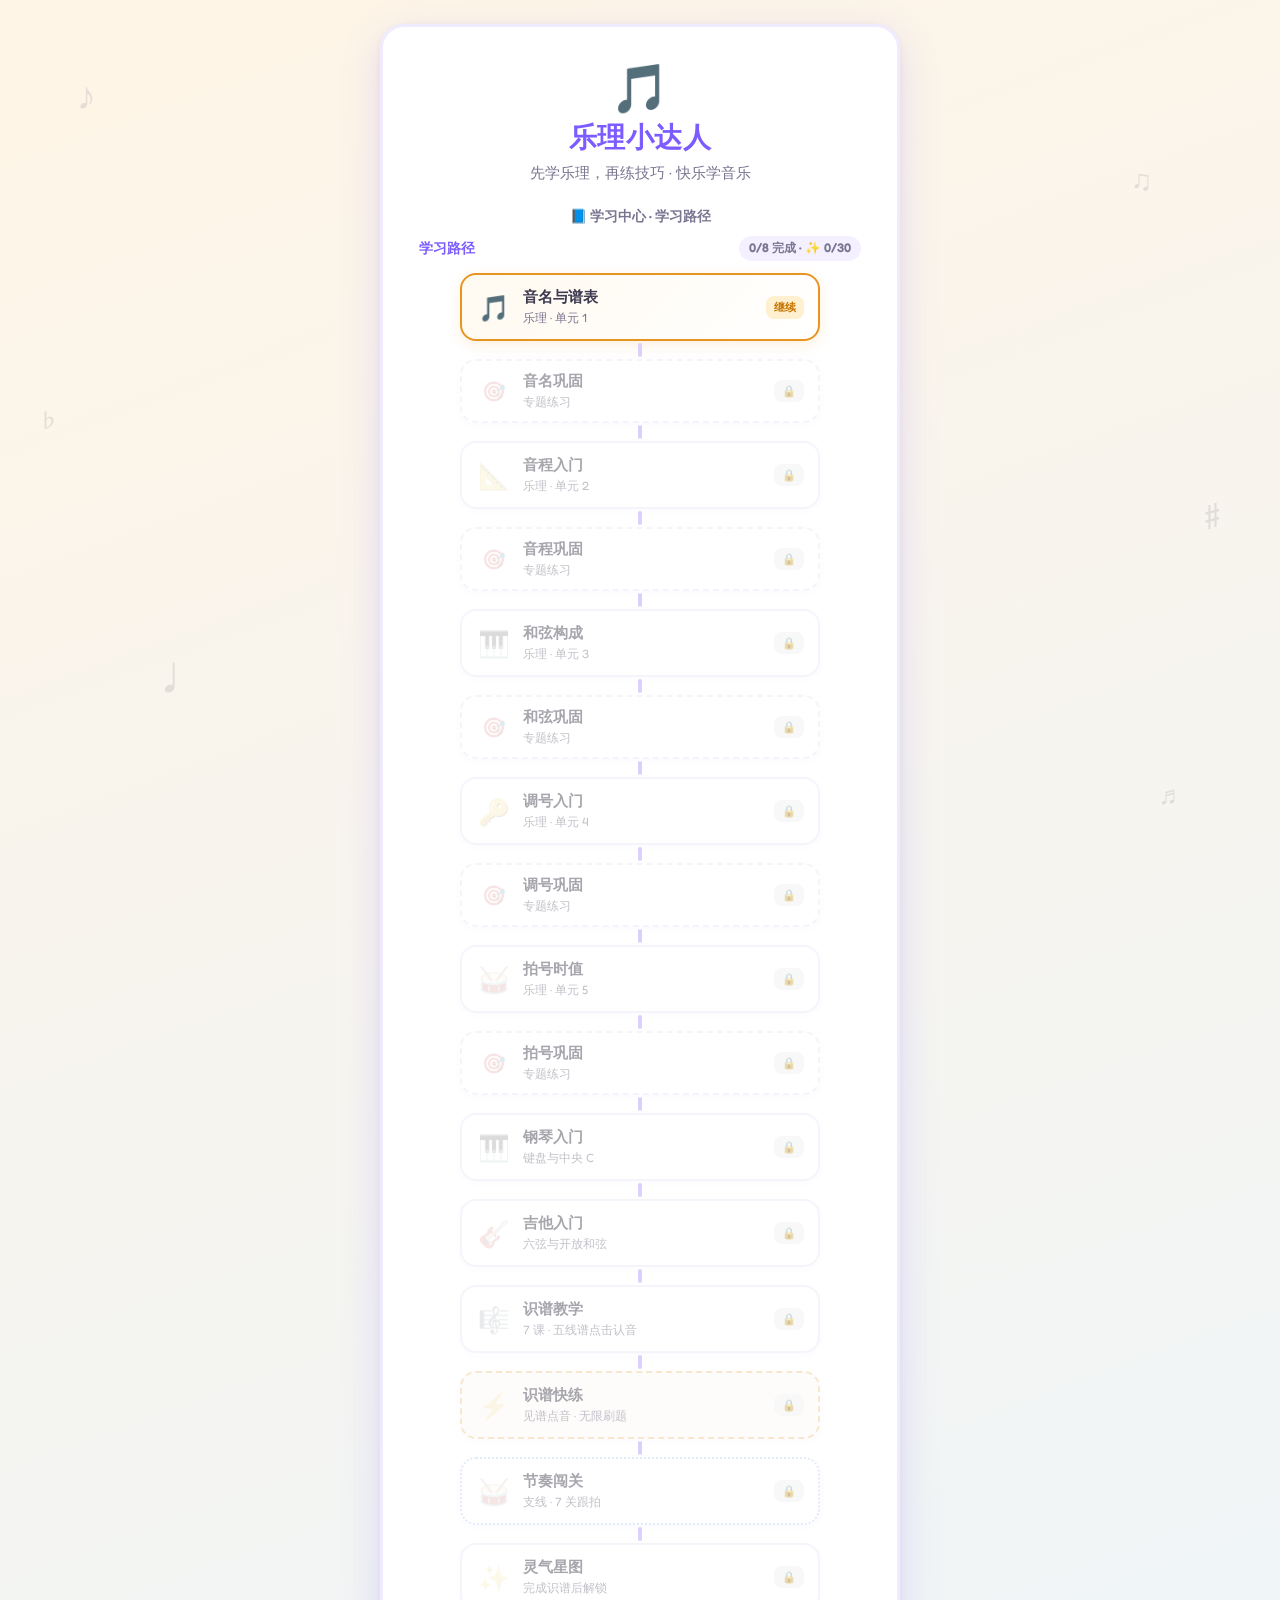
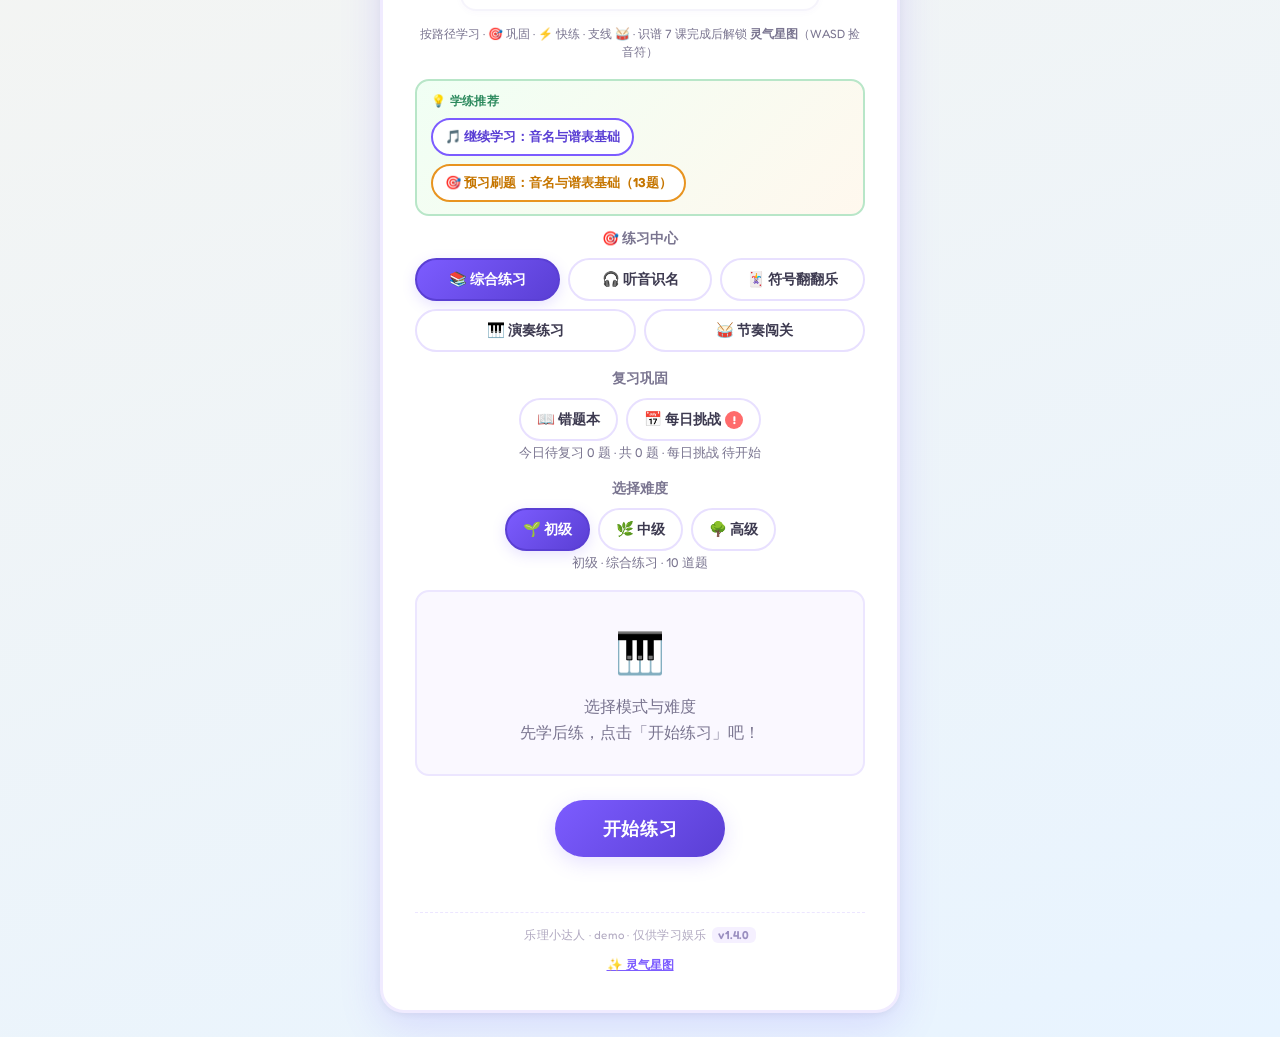
==== index.html @ 8238aede "Checkpoint v1.4.0: dual-core learn path + spirit combat before architect dual-track. Freeze a recove" ====
<!DOCTYPE html>
<html lang="zh-CN">
<head>
  <meta charset="UTF-8">
  <meta name="viewport" content="width=device-width, initial-scale=1.0">
  <title>乐理小达人 · 学练一体</title>
  <link rel="preconnect" href="https://fonts.googleapis.com">
  <link rel="preconnect" href="https://fonts.gstatic.com" crossorigin>
  <link href="https://fonts.googleapis.com/css2?family=Fredoka:wght@400;500;600;700&display=swap" rel="stylesheet">
  <style>
    *, *::before, *::after { box-sizing: border-box; margin: 0; padding: 0; }

    :root {
      --bg-top: #fff5e6;
      --bg-bottom: #e8f4ff;
      --card: #ffffff;
      --primary: #7c5cff;
      --primary-dark: #5a3fd4;
      --accent: #ffb347;
      --accent-dark: #e89420;
      --success: #4cd964;
      --error: #ff6b6b;
      --text: #3d3a50;
      --text-light: #7a7590;
      --shadow: rgba(124, 92, 255, 0.18);
      --radius: 24px;
      --radius-sm: 14px;
    }

    body {
      min-height: 100vh;
      font-family: "Fredoka", "Segoe UI", sans-serif;
      color: var(--text);
      background: linear-gradient(160deg, var(--bg-top) 0%, var(--bg-bottom) 100%);
      display: flex;
      align-items: center;
      justify-content: center;
      padding: 24px 16px;
      overflow-x: hidden;
    }

    .bg-notes { position: fixed; inset: 0; pointer-events: none; overflow: hidden; z-index: 0; }
    .bg-notes span { position: absolute; font-size: 2rem; opacity: 0.12; animation: float 6s ease-in-out infinite; }
    .bg-notes span:nth-child(1) { top: 8%;  left: 6%;  animation-delay: 0s;   font-size: 2.4rem; }
    .bg-notes span:nth-child(2) { top: 18%; right: 10%; animation-delay: 1s;   font-size: 1.8rem; }
    .bg-notes span:nth-child(3) { bottom: 22%; left: 12%; animation-delay: 2s; font-size: 2.2rem; }
    .bg-notes span:nth-child(4) { bottom: 10%; right: 8%; animation-delay: 0.5s; font-size: 1.6rem; }
    .bg-notes span:nth-child(5) { top: 45%; left: 3%;  animation-delay: 1.5s; font-size: 1.4rem; }
    .bg-notes span:nth-child(6) { top: 55%; right: 4%; animation-delay: 2.5s; font-size: 2rem; }

    @keyframes float {
      0%, 100% { transform: translateY(0) rotate(0deg); }
      50%      { transform: translateY(-12px) rotate(6deg); }
    }

    .game-container {
      position: relative; z-index: 1; width: 100%; max-width: 520px;
      background: var(--card); border-radius: var(--radius);
      box-shadow: 0 12px 40px var(--shadow), 0 2px 8px rgba(0,0,0,0.06);
      padding: 36px 32px 32px; border: 3px solid #f0ebff;
    }

    .header { text-align: center; margin-bottom: 24px; }
    .header-icon { font-size: 3rem; line-height: 1; margin-bottom: 8px; display: block; }
    .header h1 { font-size: 1.75rem; font-weight: 700; color: var(--primary); letter-spacing: 0.02em; }
    .header p { margin-top: 6px; font-size: 0.95rem; color: var(--text-light); }

    /* 开始设置区 */
    .setup-panel { margin-bottom: 8px; }
    .setup-label {
      font-size: 0.85rem; font-weight: 600; color: var(--text-light);
      margin-bottom: 10px; text-align: center;
    }
    .setup-group { margin-bottom: 18px; }
    .chip-row { display: flex; gap: 8px; flex-wrap: wrap; justify-content: center; }

    .chip {
      font-family: inherit; font-size: 0.9rem; font-weight: 600;
      padding: 10px 16px; border: 2.5px solid #e8e0ff; border-radius: 50px;
      background: #fff; color: var(--text); cursor: pointer;
      transition: transform 0.15s, border-color 0.15s, background 0.15s, color 0.15s;
    }
    .chip:hover { transform: translateY(-1px); border-color: var(--primary); }
    .chip.selected {
      background: linear-gradient(135deg, var(--primary), var(--primary-dark));
      border-color: var(--primary-dark); color: #fff;
      box-shadow: 0 4px 14px var(--shadow);
    }
    .chip-mode { flex: 1; min-width: 120px; text-align: center; }
    .chip-learn { flex: 1; min-width: 110px; text-align: center; }

    .chip-done {
      border-color: #4cd964 !important;
      background: linear-gradient(135deg, #eaffef, #fff) !important;
    }

    .setup-hint {
      text-align: center; font-size: 0.8rem; color: var(--text-light);
      margin-top: 4px; min-height: 1.2em;
    }

    .learn-recommend {
      background: linear-gradient(135deg, #f0fff4, #fff8ee);
      border: 2px solid #b8e6c8;
      border-radius: 14px;
      padding: 12px 14px;
      margin-bottom: 14px;
    }
    .learn-recommend.hidden { display: none; }
    .learn-recommend-label {
      font-size: 0.75rem; font-weight: 700; color: #2d8a5e;
      margin-bottom: 8px; letter-spacing: 0.03em;
    }
    .learn-recommend-row { display: flex; flex-wrap: wrap; gap: 8px; }
    .learn-rec-btn {
      font-family: inherit; font-size: 0.82rem; font-weight: 600;
      padding: 8px 12px; border-radius: 999px; border: 2px solid #7c5cff;
      background: #fff; color: #5a3fd4; cursor: pointer;
      transition: transform 0.12s, background 0.12s;
    }
    .learn-rec-btn:hover { transform: translateY(-1px); background: #f5f0ff; }
    .learn-rec-btn.practice { border-color: #e89420; color: #c67600; }
    .learn-rec-btn.practice:hover { background: #fff8ee; }

    .score-bar {
      display: flex; align-items: center; justify-content: space-between;
      background: linear-gradient(135deg, #f5f0ff, #fff8ee);
      border-radius: var(--radius-sm); padding: 14px 20px; margin-bottom: 16px;
      border: 2px dashed #ddd0ff;
    }
    .score-label { font-size: 0.9rem; color: var(--text-light); font-weight: 500; }
    .score-value { font-size: 1.6rem; font-weight: 700; color: var(--accent-dark); }
    .score-value .unit { font-size: 0.85rem; font-weight: 500; color: var(--text-light); margin-left: 2px; }
    .progress-text { font-size: 0.85rem; color: var(--text-light); font-weight: 500; text-align: right; }
    .diff-badge {
      display: block; font-size: 0.75rem; color: var(--primary); font-weight: 600; margin-top: 2px;
    }

    .combo-display {
      display: none; align-items: center; justify-content: center; gap: 6px;
      margin-bottom: 16px; padding: 10px 20px;
      background: linear-gradient(135deg, #fff0e0, #ffe8cc);
      border-radius: 50px; border: 2px solid #ffc87a;
      font-size: 1.1rem; font-weight: 700; color: #e8650a;
      animation: combo-pop 0.35s ease-out;
    }
    .combo-display.show { display: flex; }

    @keyframes combo-pop {
      0%   { transform: scale(0.85); opacity: 0.5; }
      60%  { transform: scale(1.08); }
      100% { transform: scale(1);   opacity: 1; }
    }

    .question-area {
      background: #faf8ff; border-radius: var(--radius-sm); padding: 28px 24px;
      min-height: 160px; display: flex; flex-direction: column;
      align-items: center; justify-content: center; text-align: center;
      margin-bottom: 24px; border: 2px solid #ece6ff; transition: border-color 0.3s;
    }
    .question-area.active { border-color: var(--primary); }
    .question-area.correct { border-color: var(--success); background: #f0fff4; }
    .question-area.wrong   { border-color: var(--error);   background: #fff5f5; }

    .question-placeholder { color: var(--text-light); font-size: 1rem; line-height: 1.6; }
    .question-placeholder .emoji { font-size: 2.5rem; display: block; margin-bottom: 10px; }

    .question-type {
      display: inline-block; background: var(--primary); color: #fff;
      font-size: 0.75rem; font-weight: 600; padding: 4px 12px;
      border-radius: 20px; margin-bottom: 14px; letter-spacing: 0.04em;
    }

    .question-text { font-size: 1.25rem; font-weight: 600; line-height: 1.5; color: var(--text); }
    .question-hint { margin-top: 10px; font-size: 0.85rem; color: var(--text-light); }

    /* 听音区 */
    .audio-zone { margin-top: 12px; display: flex; flex-direction: column; align-items: center; gap: 10px; }
    .audio-visual {
      width: 72px; height: 72px; border-radius: 50%;
      background: linear-gradient(135deg, #e8deff, #fff0d0);
      border: 3px solid #d4c4ff; display: flex; align-items: center;
      justify-content: center; font-size: 2rem;
      animation: pulse-ring 1.5s ease-in-out infinite;
    }
    @keyframes pulse-ring {
      0%, 100% { box-shadow: 0 0 0 0 rgba(124, 92, 255, 0.3); }
      50%      { box-shadow: 0 0 0 10px rgba(124, 92, 255, 0); }
    }
    .btn-replay {
      font-family: inherit; font-size: 0.85rem; font-weight: 600;
      padding: 8px 18px; border: 2px solid var(--primary); border-radius: 50px;
      background: #fff; color: var(--primary); cursor: pointer;
      transition: transform 0.15s, background 0.15s;
    }
    .btn-replay:hover { background: #f5f0ff; transform: translateY(-1px); }

    .options-grid {
      display: grid; grid-template-columns: 1fr 1fr; gap: 12px; margin-bottom: 24px;
    }
    .option-btn {
      font-family: inherit; font-size: 1rem; font-weight: 600;
      padding: 14px 12px; border: 2.5px solid #e8e0ff; border-radius: var(--radius-sm);
      background: #fff; color: var(--text); cursor: pointer;
      transition: transform 0.15s, border-color 0.15s, background 0.15s, box-shadow 0.15s;
    }
    .option-btn:hover:not(:disabled) {
      transform: translateY(-2px); border-color: var(--primary); box-shadow: 0 4px 12px var(--shadow);
    }
    .option-btn:disabled { cursor: default; opacity: 0.7; }
    .option-btn.selected-correct { border-color: var(--success); background: #eaffef; color: #2a9d4e; }
    .option-btn.selected-wrong   { border-color: var(--error);   background: #ffeaea; color: #d94040; }
    .option-btn.reveal-correct   { border-color: var(--success); background: #eaffef; }

    .action-area { text-align: center; }
    .btn-start {
      font-family: inherit; font-size: 1.15rem; font-weight: 700; color: #fff;
      background: linear-gradient(135deg, var(--primary), var(--primary-dark));
      border: none; border-radius: 50px; padding: 16px 48px; cursor: pointer;
      box-shadow: 0 6px 20px var(--shadow);
      transition: transform 0.15s, box-shadow 0.15s; letter-spacing: 0.03em;
    }
    .btn-start:hover { transform: translateY(-2px) scale(1.02); box-shadow: 0 10px 28px var(--shadow); }
    .btn-start.hidden { display: none; }

    .feedback-msg { margin-top: 14px; font-size: 0.95rem; font-weight: 600; min-height: 1.4em; }
    .feedback-msg.correct { color: var(--success); }
    .feedback-msg.wrong   { color: var(--error); }

    .result-panel { display: none; text-align: center; padding: 8px 0; }
    .result-panel.show { display: block; }
    .result-panel .result-emoji { font-size: 3rem; margin-bottom: 8px; }
    .result-panel h2 { font-size: 1.4rem; color: var(--primary); margin-bottom: 6px; }
    .result-panel p { color: var(--text-light); margin-bottom: 8px; }
    .result-combo { font-size: 1.05rem; font-weight: 700; color: #e8650a; margin-bottom: 20px; }

    .hidden { display: none !important; }

    /* 模块壳 */
    #symbolMatchRoot { display: none; }
    #symbolMatchRoot.active { display: block; }
    #performRoot { display: none; }
    #performRoot.active { display: block; }
    .quiz-shell.hidden { display: none !important; }

    /* 灵气星图 · 全屏模块 */
    #spiritJourneyRoot {
      display: none; position: fixed; inset: 0; z-index: 500;
      background: #050818;
    }
    #spiritJourneyRoot.active { display: block; }
    #spiritJourneyRoot .sj-back {
      position: absolute; top: 14px; left: 14px; z-index: 510;
      font-family: inherit; font-size: 0.88rem; font-weight: 600;
      color: rgba(255,255,255,0.92); background: rgba(20,16,48,0.75);
      border: 1px solid rgba(160,120,255,0.45); border-radius: 999px;
      padding: 8px 16px; cursor: pointer; backdrop-filter: blur(8px);
    }
    #spiritJourneyRoot .sj-back:hover { background: rgba(90,65,180,0.85); }
    #spiritJourneyRoot .sj-frame { width: 100%; height: 100%; border: 0; display: block; }

    .chip-soon { opacity: 0.45; cursor: not-allowed; }
    .setup-group-future { margin-top: 4px; }

    .chip-badge {
      display: inline-flex; align-items: center; justify-content: center;
      min-width: 18px; height: 18px; padding: 0 5px;
      margin-left: 4px; font-size: 0.7rem; font-weight: 700;
      background: #ff6b6b; color: #fff; border-radius: 50px;
      vertical-align: middle;
    }
    .chip-badge.hidden { display: none; }

    #wrongBookRoot { display: none; }
    #wrongBookRoot.active { display: block; }
    #dailyChallengeRoot { display: none; }
    #dailyChallengeRoot.active { display: block; }
    #rhythmRoot { display: none; }
    #rhythmRoot.active { display: block; }
    #sightReadingRoot { display: none; }
    #sightReadingRoot.active { display: block; }
    #theoryLearnRoot { display: none; }
    #theoryLearnRoot.active { display: block; }
    #instrumentRoot { display: none; }
    #instrumentRoot.active { display: block; }

    .footer-links {
      margin-top: 10px; display: flex; justify-content: center; gap: 12px; flex-wrap: wrap;
    }
    .footer-link {
      font-family: inherit; font-size: 0.78rem; font-weight: 600;
      color: var(--primary); background: transparent; border: none;
      cursor: pointer; text-decoration: underline; padding: 4px 8px;
    }
    .footer-link:hover { color: var(--primary-dark); }

    .app-footer {
      text-align: center; margin-top: 20px; padding-top: 14px;
      border-top: 1px dashed #ece6ff;
      font-size: 0.72rem; color: #b0a8c0; letter-spacing: 0.02em;
    }
    .app-footer .version {
      display: inline-block; margin-left: 6px;
      padding: 1px 6px; border-radius: 6px;
      background: #f5f0ff; color: #9a8fc0; font-weight: 600;
    }
  </style>
  <link rel="stylesheet" href="core/lesson-engine.css">
  <link rel="stylesheet" href="core/learning-path.css">
  <link rel="stylesheet" href="modules/theory-learn/theory-learn.css">
  <link rel="stylesheet" href="modules/instrument-intro/instrument-intro.css">
  <link rel="stylesheet" href="modules/sight-reading/sight-reading.css">
  <link rel="stylesheet" href="modules/rhythm-game/rhythm-game.css">
  <link rel="stylesheet" href="modules/perform/perform.css">
  <link rel="stylesheet" href="modules/wrong-book/wrong-book.css">
  <link rel="stylesheet" href="modules/daily-challenge/daily-challenge.css">
  <link rel="stylesheet" href="modules/share-card/share-card.css">
</head>
<body>

  <div class="bg-notes" aria-hidden="true">
    <span>♪</span><span>♫</span><span>♩</span>
    <span>♬</span><span>♭</span><span>♯</span>
  </div>

  <main class="game-container">
    <header class="header">
      <span class="header-icon" aria-hidden="true">🎵</span>
      <h1>乐理小达人</h1>
      <p>先学乐理，再练技巧 · 快乐学音乐</p>
    </header>

    <section class="score-bar hidden" id="scoreBar" aria-label="得分信息">
      <div>
        <div class="score-label">当前得分</div>
        <div class="score-value" id="scoreDisplay">0<span class="unit">分</span></div>
      </div>
      <div>
        <div class="progress-text" id="progressDisplay">准备开始</div>
        <span class="diff-badge" id="diffBadge"></span>
      </div>
    </section>

    <div class="combo-display" id="comboDisplay" aria-live="polite"></div>

    <!-- 符号翻翻乐模块挂载点 -->
    <div id="symbolMatchRoot"></div>

    <!-- 演奏练习模块挂载点 -->
    <div id="performRoot"></div>

    <!-- 错题本模块挂载点 -->
    <div id="wrongBookRoot"></div>

    <!-- 每日挑战模块挂载点 -->
    <div id="dailyChallengeRoot"></div>

    <div id="rhythmRoot"></div>

    <div id="sightReadingRoot"></div>

    <div id="theoryLearnRoot"></div>

    <div id="instrumentRoot"></div>

    <div class="quiz-shell" id="quizShell">
    <!-- 开始设置 -->
    <section class="setup-panel" id="setupPanel">
      <div class="setup-group" id="learnGroup">
        <div class="setup-label">📘 学习中心 · 学习路径</div>
        <div id="learningPathRoot"></div>
        <div class="chip-row lp-quick-fallback hidden" id="learnChipFallback" aria-hidden="true">
          <button class="chip chip-learn" type="button" data-module="theory" id="chipTheory">📖 乐理入门<span class="chip-badge hidden" id="theoryProgressBadge"></span></button>
          <button class="chip chip-learn" type="button" data-module="sight" id="chipSight">🎼 识谱教学<span class="chip-badge hidden" id="sightProgressBadge"></span></button>
          <button class="chip chip-learn" type="button" data-module="piano" id="chipPiano">🎹 钢琴入门</button>
          <button class="chip chip-learn" type="button" data-module="guitar" id="chipGuitar">🎸 吉他入门</button>
        </div>
      </div>
      <div class="learn-recommend hidden" id="learnRecommend" aria-live="polite">
        <div class="learn-recommend-label">💡 学练推荐</div>
        <div class="learn-recommend-row" id="learnRecommendRow"></div>
      </div>
      <div class="setup-group">
        <div class="setup-label">🎯 练习中心</div>
        <div class="chip-row">
          <button class="chip chip-mode selected" type="button" data-mode="quiz">📚 综合练习</button>
          <button class="chip chip-mode" type="button" data-mode="audio">🎧 听音识名</button>
          <button class="chip chip-mode" type="button" data-module="symbol">🃏 符号翻翻乐</button>
          <button class="chip chip-mode" type="button" data-module="perform">🎹 演奏练习</button>
          <button class="chip chip-mode" type="button" data-module="rhythm" id="chipRhythm">🥁 节奏闯关</button>
        </div>
      </div>
      <div class="setup-group" id="reviewGroup">
        <div class="setup-label">复习巩固</div>
        <div class="chip-row">
          <button class="chip chip-review chip-soon" type="button" disabled id="chipWrongBook" data-module="wrongbook" title="Phase 2">📖 错题本<span class="chip-badge hidden" id="wrongBookDueBadge">0</span></button>
          <button class="chip chip-review chip-soon chip-daily" type="button" disabled id="chipDailyChallenge" data-module="daily" title="Phase 2">📅 每日挑战<span class="chip-badge hidden" id="dailyChallengeBadge">0</span></button>
        </div>
        <p class="setup-hint" id="reviewHint">今日待复习 0 题 · 共 0 题</p>
      </div>
      <div class="setup-group setup-group-future hidden" aria-label="即将推出的功能">
        <div class="setup-label">即将推出</div>
        <div class="chip-row">
          <button class="chip chip-soon" type="button" disabled title="Phase 3+">🎹 扩展演奏</button>
        </div>
      </div>
      <div class="setup-group" id="difficultyGroup">
        <div class="setup-label">选择难度</div>
        <div class="chip-row">
          <button class="chip selected" type="button" data-difficulty="1">🌱 初级</button>
          <button class="chip" type="button" data-difficulty="2">🌿 中级</button>
          <button class="chip" type="button" data-difficulty="3">🌳 高级</button>
        </div>
        <p class="setup-hint" id="setupHint">初级 · 10 道基础题</p>
      </div>
    </section>

    <section class="question-area" id="questionArea" aria-live="polite">
      <div class="question-placeholder" id="questionPlaceholder">
        <span class="emoji">🎹</span>
        选择模式与难度<br>先学后练，点击「开始练习」吧！
      </div>
      <div class="question-content hidden" id="questionContent">
        <span class="question-type" id="questionType"></span>
        <p class="question-text" id="questionText"></p>
        <p class="question-hint" id="questionHint"></p>
        <div class="audio-zone hidden" id="audioZone">
          <div class="audio-visual" aria-hidden="true">🔊</div>
          <button class="btn-replay" id="btnReplay" type="button">🔁 再听一次</button>
        </div>
      </div>
    </section>

    <div class="options-grid hidden" id="optionsGrid"></div>

    <div class="action-area">
      <button class="btn-start" id="btnStart" type="button">开始练习</button>
      <p class="feedback-msg" id="feedbackMsg" aria-live="assertive"></p>

      <div class="share-actions hidden" id="shareCardActions">
        <button class="btn-share" id="btnShareCard" type="button">📤 生成分享卡片</button>
      </div>

      <div class="result-panel" id="resultPanel">
        <div class="result-emoji" id="resultEmoji">🎉</div>
        <h2 id="resultTitle">练习完成！</h2>
        <p id="resultDesc"></p>
        <p class="result-combo" id="resultCombo"></p>
        <button class="btn-start" id="btnRestart" type="button">再来一次</button>
      </div>
    </div>
    </div><!-- /quiz-shell -->

    <footer class="app-footer" aria-label="版本信息">
      乐理小达人 · demo · 仅供学习娱乐<span class="version" id="appVersionTag"></span>
      <div class="footer-links">
        <button class="footer-link" type="button" data-module="spirit" id="chipSpiritFooter">✨ 灵气星图</button>
      </div>
    </footer>
  </main>

  <div id="spiritJourneyRoot" aria-hidden="true"></div>

  <script src="core/features.js"></script>
  <script src="core/lesson-engine.js"></script>
  <script src="core/learn-practice-bridge.js"></script>
  <script src="core/spirit-progress.js"></script>
  <script src="core/learning-path.js"></script>
  <script src="core/quiz-bank.js"></script>
  <script src="core/wrong-book.js"></script>
  <script src="core/daily-challenge.js"></script>
  <script src="core/ux-simulator.js"></script>
  <script src="core/persona-simulator.js"></script>
  <script src="core/share-card.js"></script>
  <script src="modules/wrong-book/wrong-book.js"></script>
  <script src="modules/daily-challenge/daily-challenge.js"></script>
  <script src="modules/share-card/share-card.js"></script>
  <script src="modules/symbol-match/symbol-data.js"></script>
  <script src="modules/symbol-match/symbol-match.js"></script>
  <script src="modules/perform/perform.js"></script>
  <script src="modules/spirit-journey/spirit-journey.js"></script>
  <script src="modules/rhythm-game/rhythm-charts.js"></script>
  <script src="modules/rhythm-game/rhythm-engine.js"></script>
  <script src="modules/rhythm-game/rhythm-game.js"></script>
  <script src="modules/sight-reading/staff-renderer.js"></script>
  <script src="modules/sight-reading/sight-data.js"></script>
  <script src="modules/sight-reading/sight-reading.js"></script>
  <script src="modules/theory-learn/theory-data.js"></script>
  <script src="modules/theory-learn/theory-learn.js"></script>
  <script src="modules/instrument-intro/instrument-data.js"></script>
  <script src="modules/instrument-intro/instrument-intro.js"></script>
  <script>
    if (window.APP_VERSION && document.getElementById("appVersionTag")) {
      document.getElementById("appVersionTag").textContent = APP_VERSION;
    }
    /* ── 模块壳：Tab 切换（不侵入答题逻辑） ── */
    (function AppShell() {
      const symbolRoot = document.getElementById("symbolMatchRoot");
      const performRoot = document.getElementById("performRoot");
      const wrongBookRoot = document.getElementById("wrongBookRoot");
      const dailyChallengeRoot = document.getElementById("dailyChallengeRoot");
      const rhythmRoot = document.getElementById("rhythmRoot");
      const sightReadingRoot = document.getElementById("sightReadingRoot");
      const theoryLearnRoot = document.getElementById("theoryLearnRoot");
      const instrumentRoot = document.getElementById("instrumentRoot");
      const spiritRoot = document.getElementById("spiritJourneyRoot");
      const quizShell = document.getElementById("quizShell");
      const scoreBar = document.getElementById("scoreBar");
      const comboDisplay = document.getElementById("comboDisplay");
      const difficultyGroup = document.getElementById("difficultyGroup");
      const reviewGroup = document.getElementById("reviewGroup");
      const btnStart = document.getElementById("btnStart");
      const headerSub = document.querySelector(".header p");
      const defaultSub = headerSub.textContent;
      let activeModule = "quiz";

      function hideAllModules() {
        symbolRoot.classList.remove("active");
        performRoot.classList.remove("active");
        wrongBookRoot.classList.remove("active");
        dailyChallengeRoot.classList.remove("active");
        rhythmRoot.classList.remove("active");
        sightReadingRoot.classList.remove("active");
        theoryLearnRoot.classList.remove("active");
        instrumentRoot.classList.remove("active");
        spiritRoot.classList.remove("active");
        document.body.style.overflow = "";
        if (typeof ShareCardModule !== "undefined") ShareCardModule.close();
        SymbolMatchModule.unmount();
        PerformModule.unmount();
        WrongBookModule.unmount();
        DailyChallengeModule.unmount();
        RhythmGameModule.unmount();
        SightReadingModule.unmount();
        if (typeof TheoryLearnModule !== "undefined") TheoryLearnModule.unmount();
        if (typeof InstrumentIntroModule !== "undefined") InstrumentIntroModule.unmount();
        SpiritJourneyModule.unmount();
      }

      function clearChipSelection() {
        document.querySelectorAll("[data-mode]").forEach(b => b.classList.remove("selected"));
        document.querySelectorAll("[data-module]").forEach(b => b.classList.remove("selected"));
      }

      function refreshLearnBadges() {
        const theoryBadge = document.getElementById("theoryProgressBadge");
        const sightBadge = document.getElementById("sightProgressBadge");
        const theoryChip = document.getElementById("chipTheory");
        const sightChip = document.getElementById("chipSight");

        if (typeof TheoryLearnModule !== "undefined" && theoryBadge) {
          const done = TheoryLearnModule.completedCount();
          const total = TheoryLearnModule.totalCount();
          if (done > 0 && done < total) {
            theoryBadge.textContent = `${done}/${total}`;
            theoryBadge.classList.remove("hidden");
            theoryBadge.style.background = "#7c5cff";
          } else if (done >= total && total > 0) {
            theoryBadge.textContent = "✓";
            theoryBadge.classList.remove("hidden");
            theoryBadge.style.background = "#4cd964";
            if (theoryChip) theoryChip.classList.add("chip-done");
          } else {
            theoryBadge.classList.add("hidden");
            if (theoryChip) theoryChip.classList.remove("chip-done");
          }
        }

        if (typeof SightProgressStore !== "undefined" && sightBadge) {
          const total = (window.SIGHT_LESSONS || []).length;
          const done = SightProgressStore.completedCount();
          if (done > 0 && done < total) {
            sightBadge.textContent = `${done}/${total}`;
            sightBadge.classList.remove("hidden");
            sightBadge.style.background = "#7c5cff";
          } else if (done >= total && total > 0) {
            sightBadge.textContent = "✓";
            sightBadge.classList.remove("hidden");
            sightBadge.style.background = "#4cd964";
            if (sightChip) sightChip.classList.add("chip-done");
          } else {
            sightBadge.classList.add("hidden");
            if (sightChip) sightChip.classList.remove("chip-done");
          }
        }
      }

      window.refreshLearnBadges = refreshLearnBadges;

      function showQuizModule() {
        activeModule = "quiz";
        hideAllModules();
        quizShell.classList.remove("hidden");
        difficultyGroup.classList.remove("hidden");
        if (reviewGroup) reviewGroup.classList.remove("hidden");
        btnStart.classList.remove("hidden");
        headerSub.textContent = defaultSub;
        if (typeof refreshReviewHint === "function") refreshReviewHint();
        refreshLearnBadges();
        if (typeof refreshLearnRecommend === "function") refreshLearnRecommend();
        if (window.LearningPath) {
          LearningPath.render(document.getElementById("learningPathRoot"));
        }
        if (typeof state !== "undefined" && !state.playing) {
          scoreBar.classList.remove("hidden");
        }
      }

      function showWrongBookModule() {
        if (window.AppFeatures && !AppFeatures.wrongBook) return;
        activeModule = "wrongbook";
        quizShell.classList.add("hidden");
        scoreBar.classList.add("hidden");
        comboDisplay.classList.remove("show");
        hideAllModules();
        wrongBookRoot.classList.add("active");
        headerSub.textContent = "间隔复习，巩固薄弱知识点";
        WrongBookModule.mount(wrongBookRoot, {
          onBack: () => {
            document.querySelector('[data-mode="quiz"]').click();
            showQuizModule();
          },
          onRefreshBadge: () => {
            if (typeof refreshReviewHint === "function") refreshReviewHint();
            refreshLearnBadges();
          },
          onStartReview: (dueEntries) => {
            if (typeof startWrongBookReview === "function") {
              startWrongBookReview(dueEntries);
            }
          },
          onPracticeOne: (entry) => {
            if (typeof startWrongBookPractice === "function") {
              startWrongBookPractice(entry);
            }
          }
        });
      }

      function showDailyChallengeModule() {
        if (window.AppFeatures && !AppFeatures.dailyChallenge) return;
        activeModule = "daily";
        quizShell.classList.add("hidden");
        scoreBar.classList.add("hidden");
        comboDisplay.classList.remove("show");
        hideAllModules();
        dailyChallengeRoot.classList.add("active");
        headerSub.textContent = "每天 10 题，坚持打卡领 streak";
        DailyChallengeModule.mount(dailyChallengeRoot, {
          onBack: () => {
            document.querySelector('[data-mode="quiz"]').click();
            showQuizModule();
          },
          onStart: () => {
            if (typeof startDailyChallenge === "function") startDailyChallenge();
          }
        });
      }

      window.AppShell = {
        showQuizModule, showWrongBookModule, showDailyChallengeModule,
        showRhythmModule, showSightReadingModule, showTheoryLearnModule,
        showInstrumentModule, refreshLearnBadges,
        openTheoryLesson(id) {
          showTheoryLearnModule();
          if (id && typeof TheoryLearnModule !== "undefined") {
            setTimeout(() => TheoryLearnModule.startLesson(id), 30);
          }
        },
        openInstrumentLesson(kind, id) {
          showInstrumentModule(kind);
          if (id && typeof InstrumentIntroModule !== "undefined") {
            setTimeout(() => InstrumentIntroModule.startLesson(kind, id), 30);
          }
        },
        openSightDrill() {
          showSightReadingModule();
          setTimeout(() => {
            if (typeof SightReadingModule !== "undefined" && SightReadingModule.startDrill) {
              SightReadingModule.startDrill();
            }
          }, 40);
        }
      };

      window.refreshSpiritDisplay = function () {
        if (window.LearningPath) {
          LearningPath.render(document.getElementById("learningPathRoot"));
        }
      };

      function showTheoryLearnModule() {
        if (window.AppFeatures && !AppFeatures.theoryLearn) return;
        activeModule = "theory";
        quizShell.classList.add("hidden");
        scoreBar.classList.add("hidden");
        comboDisplay.classList.remove("show");
        hideAllModules();
        theoryLearnRoot.classList.add("active");
        headerSub.textContent = "乐理入门 · 先学后练";
        TheoryLearnModule.mount(theoryLearnRoot, {
          onBack: () => {
            clearChipSelection();
            document.querySelector('[data-mode="quiz"]').classList.add("selected");
            showQuizModule();
          },
          onProgressChange: () => {
            refreshLearnBadges();
            if (typeof refreshLearnRecommend === "function") refreshLearnRecommend();
            if (window.LearningPath) LearningPath.render(document.getElementById("learningPathRoot"));
          },
          onPracticeTopic: (topicId) => {
            if (typeof window.startTopicPractice === "function") window.startTopicPractice(topicId);
          }
        });
      }

      function showInstrumentModule(kind) {
        if (window.AppFeatures && !AppFeatures.instrumentIntro) return;
        activeModule = kind;
        quizShell.classList.add("hidden");
        scoreBar.classList.add("hidden");
        comboDisplay.classList.remove("show");
        hideAllModules();
        instrumentRoot.classList.add("active");
        headerSub.textContent = kind === "guitar" ? "吉他入门 · 六弦与和弦" : "钢琴入门 · 键盘与音名";
        InstrumentIntroModule.mount(instrumentRoot, {
          kind,
          onBack: () => {
            clearChipSelection();
            document.querySelector('[data-mode="quiz"]').classList.add("selected");
            showQuizModule();
          },
          onPracticeTopic: (topicId) => {
            if (typeof window.startTopicPractice === "function") window.startTopicPractice(topicId);
          }
        });
      }

      function showRhythmModule() {
        if (window.AppFeatures && !AppFeatures.rhythmGame) return;
        activeModule = "rhythm";
        quizShell.classList.add("hidden");
        scoreBar.classList.add("hidden");
        comboDisplay.classList.remove("show");
        hideAllModules();
        rhythmRoot.classList.add("active");
        headerSub.textContent = "节奏天国式跟拍 · 练时值感";
        RhythmGameModule.mount(rhythmRoot, {
          onBack: () => {
            document.querySelector('[data-mode="quiz"]').click();
            showQuizModule();
          }
        });
      }

      function showSightReadingModule() {
        if (window.AppFeatures && !AppFeatures.sightReading) return;
        activeModule = "sight";
        quizShell.classList.add("hidden");
        scoreBar.classList.add("hidden");
        comboDisplay.classList.remove("show");
        hideAllModules();
        sightReadingRoot.classList.add("active");
        headerSub.textContent = "五线谱入门 · 看谱认音";
        SightReadingModule.mount(sightReadingRoot, {
          onBack: () => {
            clearChipSelection();
            document.querySelector('[data-mode="quiz"]').classList.add("selected");
            showQuizModule();
          },
          onProgressChange: () => {
            refreshLearnBadges();
            if (typeof refreshLearnRecommend === "function") refreshLearnRecommend();
            if (window.LearningPath) LearningPath.render(document.getElementById("learningPathRoot"));
          }
        });
      }

      function showSymbolModule() {
        activeModule = "symbol";
        quizShell.classList.add("hidden");
        scoreBar.classList.add("hidden");
        comboDisplay.classList.remove("show");
        hideAllModules();
        symbolRoot.classList.add("active");
        headerSub.textContent = "符号与名称配对，认识乐理记号";
        SymbolMatchModule.mount(symbolRoot, {
          onBack: () => {
            document.querySelector('[data-mode="quiz"]').click();
            showQuizModule();
          }
        });
      }

      function showPerformModule() {
        activeModule = "perform";
        quizShell.classList.add("hidden");
        scoreBar.classList.add("hidden");
        comboDisplay.classList.remove("show");
        hideAllModules();
        performRoot.classList.add("active");
        headerSub.textContent = "钢琴 · 吉他 · 架子鼓，键盘即乐器";
        PerformModule.mount(performRoot, {
          onBack: () => {
            document.querySelector('[data-mode="quiz"]').click();
            showQuizModule();
          }
        });
      }

      function isSpiritPathUnlocked() {
        if (typeof window.isDevUnlock === "function" && window.isDevUnlock()) return true;
        if (!window.LearningPath) return false;
        const node = LearningPath.NODES.find(n => n.id === "spirit-map");
        return !!(node && LearningPath.getNodeState(node) !== "locked");
      }

      function showSpiritModule() {
        if (window.AppFeatures && !AppFeatures.spiritJourney) return;
        if (!isSpiritPathUnlocked()) {
          headerSub.textContent = "完成识谱 7 课后解锁灵气星图";
          window.alert("完成识谱 7 课后解锁灵气星图（测试可用 ?dev=1）");
          return;
        }
        activeModule = "spirit";
        quizShell.classList.add("hidden");
        scoreBar.classList.add("hidden");
        comboDisplay.classList.remove("show");
        hideAllModules();
        spiritRoot.classList.add("active");
        spiritRoot.setAttribute("aria-hidden", "false");
        document.body.style.overflow = "hidden";
        headerSub.textContent = "WASD 捡音符 · 躲开暗影 · 灵气同步";
        SpiritJourneyModule.mount(spiritRoot, {
          onBack: () => {
            document.querySelector('[data-mode="quiz"]').click();
            showQuizModule();
          }
        });
      }

      document.querySelector('[data-module="symbol"]').addEventListener("click", (e) => {
        clearChipSelection();
        e.currentTarget.classList.add("selected");
        showSymbolModule();
      });

      document.querySelector('[data-module="perform"]').addEventListener("click", (e) => {
        clearChipSelection();
        e.currentTarget.classList.add("selected");
        showPerformModule();
      });

      const rhythmChip = document.getElementById("chipRhythm");
      if (rhythmChip) {
        rhythmChip.addEventListener("click", (e) => {
          if (window.AppFeatures && !AppFeatures.rhythmGame) return;
          clearChipSelection();
          e.currentTarget.classList.add("selected");
          showRhythmModule();
        });
      }

      const theoryChip = document.getElementById("chipTheory");
      if (theoryChip) {
        theoryChip.addEventListener("click", (e) => {
          if (window.AppFeatures && !AppFeatures.theoryLearn) return;
          clearChipSelection();
          e.currentTarget.classList.add("selected");
          showTheoryLearnModule();
        });
      }

      const sightChip = document.getElementById("chipSight");
      if (sightChip) {
        sightChip.addEventListener("click", (e) => {
          if (window.AppFeatures && !AppFeatures.sightReading) return;
          clearChipSelection();
          e.currentTarget.classList.add("selected");
          showSightReadingModule();
        });
      }

      const pianoChip = document.getElementById("chipPiano");
      if (pianoChip) {
        pianoChip.addEventListener("click", (e) => {
          clearChipSelection();
          e.currentTarget.classList.add("selected");
          showInstrumentModule("piano");
        });
      }

      const guitarChip = document.getElementById("chipGuitar");
      if (guitarChip) {
        guitarChip.addEventListener("click", (e) => {
          clearChipSelection();
          e.currentTarget.classList.add("selected");
          showInstrumentModule("guitar");
        });
      }

      const spiritFooter = document.getElementById("chipSpiritFooter");
      if (spiritFooter) {
        spiritFooter.addEventListener("click", () => showSpiritModule());
      }

      const wrongBookChip = document.getElementById("chipWrongBook");
      if (wrongBookChip) {
        wrongBookChip.addEventListener("click", (e) => {
          if (window.AppFeatures && !AppFeatures.wrongBook) return;
          clearChipSelection();
          e.currentTarget.classList.add("selected");
          showWrongBookModule();
        });
      }

      const dailyChip = document.getElementById("chipDailyChallenge");
      if (dailyChip) {
        dailyChip.addEventListener("click", (e) => {
          if (window.AppFeatures && !AppFeatures.dailyChallenge) return;
          clearChipSelection();
          e.currentTarget.classList.add("selected");
          showDailyChallengeModule();
        });
      }

      document.querySelectorAll("[data-mode]").forEach(btn => {
        btn.addEventListener("click", () => {
          clearChipSelection();
          btn.classList.add("selected");
          if (activeModule !== "quiz") showQuizModule();
        });
      });

      refreshLearnBadges();
      if (typeof refreshLearnRecommend === "function") refreshLearnRecommend();
      if (window.LearningPath) LearningPath.render(document.getElementById("learningPathRoot"));
    })();
  </script>

  <script>
    /** 题库由 core/quiz-bank.js 提供（80+ 道） */
    const QUESTIONS = window.QUIZ_BANK || window.QUESTIONS || [];

    const POINTS_PER_QUESTION = 20;
    const DIFF_LABELS = { 1: "初级", 2: "中级", 3: "高级" };
    const NOTE_NAMES = ["C", "C#", "D", "D#", "E", "F", "F#", "G", "G#", "A", "A#", "B"];
    const NOTE_NAMES_FLAT = ["C", "Db", "D", "Eb", "E", "F", "Gb", "G", "Ab", "A", "Bb", "B"];

    // ── Web Audio 引擎 ──
    const AudioEngine = {
      ctx: null,

      init() {
        if (!this.ctx) {
          this.ctx = new (window.AudioContext || window.webkitAudioContext)();
        }
        if (this.ctx.state === "suspended") this.ctx.resume();
      },

      midiToFreq(midi) {
        return 440 * Math.pow(2, (midi - 69) / 12);
      },

      playTone(freq, duration = 0.55, type = "sine", gain = 0.28, startDelay = 0) {
        this.init();
        const t = this.ctx.currentTime + startDelay;
        const osc = this.ctx.createOscillator();
        const g = this.ctx.createGain();
        osc.type = type;
        osc.frequency.setValueAtTime(freq, t);
        g.gain.setValueAtTime(0.001, t);
        g.gain.linearRampToValueAtTime(gain, t + 0.02);
        g.gain.exponentialRampToValueAtTime(0.001, t + duration);
        osc.connect(g);
        g.connect(this.ctx.destination);
        osc.start(t);
        osc.stop(t + duration + 0.05);
      },

      playNote(midi) {
        this.playTone(this.midiToFreq(midi), 0.7, "sine", 0.32);
      },

      playCorrect() {
        [523.25, 659.25, 783.99, 1046.5].forEach((f, i) => {
          this.playTone(f, 0.18, "sine", 0.22, i * 0.09);
        });
      },

      playWrong() {
        this.playTone(98, 0.45, "sawtooth", 0.18);
        this.playTone(73.42, 0.55, "triangle", 0.14, 0.18);
      }
    };

    // ── DOM ──
    const scoreBar        = document.getElementById("scoreBar");
    const scoreDisplay    = document.getElementById("scoreDisplay");
    const progressDisplay = document.getElementById("progressDisplay");
    const diffBadge       = document.getElementById("diffBadge");
    const setupPanel      = document.getElementById("setupPanel");
    const setupHint       = document.getElementById("setupHint");
    const questionArea    = document.getElementById("questionArea");
    const questionPlaceholder = document.getElementById("questionPlaceholder");
    const questionContent = document.getElementById("questionContent");
    const questionType    = document.getElementById("questionType");
    const questionText    = document.getElementById("questionText");
    const questionHint    = document.getElementById("questionHint");
    const audioZone       = document.getElementById("audioZone");
    const btnReplay       = document.getElementById("btnReplay");
    const optionsGrid     = document.getElementById("optionsGrid");
    const btnStart        = document.getElementById("btnStart");
    const btnRestart      = document.getElementById("btnRestart");
    const feedbackMsg     = document.getElementById("feedbackMsg");
    const resultPanel     = document.getElementById("resultPanel");
    const resultEmoji     = document.getElementById("resultEmoji");
    const resultTitle     = document.getElementById("resultTitle");
    const resultDesc      = document.getElementById("resultDesc");
    const resultCombo     = document.getElementById("resultCombo");
    const shareCardActions = document.getElementById("shareCardActions");
    const btnShareCard    = document.getElementById("btnShareCard");
    const comboDisplay    = document.getElementById("comboDisplay");
    const reviewHint      = document.getElementById("reviewHint");
    const wrongBookBadge  = document.getElementById("wrongBookDueBadge");
    const dailyChallengeBadge = document.getElementById("dailyChallengeBadge");
    const reviewGroup     = document.getElementById("reviewGroup");

    DailyChallengeStore.configure({
      getQuizPool: () => QUESTIONS
    });

    if (typeof PersonaSimulator !== "undefined") {
      PersonaSimulator.configure({
        getQuizPool: () => QUESTIONS,
        buildAudioQuestion: (difficulty) => buildAudioQuestion(difficulty)
      });
    }

    const versionTag = document.getElementById("appVersionTag");
    if (versionTag && window.APP_VERSION) versionTag.textContent = APP_VERSION;

    // ── 设置状态 ──
    let settings = { mode: "quiz", difficulty: 1, topicId: null };

    let state = {
      playing: false,
      questions: [],
      currentIndex: 0,
      score: 0,
      combo: 0,
      maxCombo: 0,
      correctCount: 0,
      answered: false,
      reviewMode: null,
      reviewEntryIds: []
    };

    function refreshReviewHint() {
      const parts = [];

      if (window.AppFeatures && AppFeatures.wrongBook) {
        const due = WrongBookStore.getDueCount();
        const total = WrongBookStore.getTotalCount();
        parts.push(`今日待复习 ${due} 题 · 共 ${total} 题`);
        if (wrongBookBadge) {
          if (due > 0) {
            wrongBookBadge.textContent = due > 99 ? "99+" : String(due);
            wrongBookBadge.classList.remove("hidden");
          } else {
            wrongBookBadge.classList.add("hidden");
          }
        }
      }

      if (window.AppFeatures && AppFeatures.dailyChallenge) {
        const prog = DailyChallengeStore.getProgress();
        const streak = DailyChallengeStore.getStreak();
        if (prog.completed) {
          parts.push(`每日挑战 已完成 ✓ · 🔥${streak}天`);
        } else if (prog.current > 0) {
          parts.push(`每日挑战 ${prog.current}/${prog.total}`);
        } else {
          parts.push("每日挑战 待开始");
        }
        if (dailyChallengeBadge) {
          if (!prog.completed && prog.current > 0) {
            dailyChallengeBadge.textContent = `${prog.current}/${prog.total}`;
            dailyChallengeBadge.classList.remove("hidden");
          } else if (!prog.completed) {
            dailyChallengeBadge.textContent = "!";
            dailyChallengeBadge.classList.remove("hidden");
          } else {
            dailyChallengeBadge.classList.add("hidden");
          }
        }
      }

      if (reviewHint) {
        reviewHint.textContent = parts.length ? parts.join(" · ") : "";
      }
    }

    function initFeatureChips() {
      const wrongBookChip = document.getElementById("chipWrongBook");
      if (wrongBookChip && AppFeatures.wrongBook) {
        wrongBookChip.classList.remove("chip-soon");
        wrongBookChip.disabled = false;
        wrongBookChip.removeAttribute("title");
      }
      const dailyChip = document.getElementById("chipDailyChallenge");
      if (dailyChip && AppFeatures.dailyChallenge) {
        dailyChip.classList.remove("chip-soon");
        dailyChip.disabled = false;
        dailyChip.removeAttribute("title");
      }
      const rhythmChip = document.getElementById("chipRhythm");
      if (rhythmChip && !AppFeatures.rhythmGame) {
        rhythmChip.classList.add("hidden");
      }
      const sightChipInit = document.getElementById("chipSight");
      if (sightChipInit && !AppFeatures.sightReading) {
        sightChipInit.classList.add("hidden");
      }
      const theoryChipInit = document.getElementById("chipTheory");
      if (theoryChipInit && !AppFeatures.theoryLearn) {
        theoryChipInit.classList.add("hidden");
      }
      const pianoChipInit = document.getElementById("chipPiano");
      const guitarChipInit = document.getElementById("chipGuitar");
      if (!AppFeatures.instrumentIntro) {
        if (pianoChipInit) pianoChipInit.classList.add("hidden");
        if (guitarChipInit) guitarChipInit.classList.add("hidden");
      }
      if (reviewGroup && !AppFeatures.wrongBook && !AppFeatures.dailyChallenge) {
        reviewGroup.classList.add("hidden");
      }
      refreshReviewHint();
      if (typeof refreshLearnBadges === "function") refreshLearnBadges();
    }

    initFeatureChips();

    function showShareCardIfEnabled(payload) {
      if (!window.AppFeatures || !AppFeatures.shareCard) return;
      if (typeof ShareCardModule !== "undefined") ShareCardModule.offer(payload);
    }

    function buildQuizSharePayload() {
      return buildSharePayload({
        sessionType: "quiz",
        score: state.score,
        totalQuestions: state.questions.length,
        correctCount: state.correctCount,
        maxCombo: state.maxCombo,
        difficulty: settings.difficulty,
        mode: settings.mode,
        dateKey: getTodayKey()
      });
    }

    function buildDailySharePayload(sessionScore, sessionMaxCombo) {
      const prog = DailyChallengeStore.getProgress();
      return buildSharePayload({
        sessionType: "daily",
        score: sessionScore != null ? sessionScore : prog.score,
        totalQuestions: DailyChallengeStore.DAILY_TOTAL,
        correctCount: prog.correctCount,
        maxCombo: sessionMaxCombo != null ? sessionMaxCombo : 0,
        streak: DailyChallengeStore.getStreak(),
        dateKey: getTodayKey()
      });
    }

    // ── 工具函数 ──
    function shuffle(arr) {
      const a = [...arr];
      for (let i = a.length - 1; i > 0; i--) {
        const j = Math.floor(Math.random() * (i + 1));
        [a[i], a[j]] = [a[j], a[i]];
      }
      return a;
    }

    function getQuestionCount(difficulty) {
      return { 1: 10, 2: 20, 3: 30 }[difficulty];
    }

    function filterQuizQuestions(difficulty) {
      const maxCount = getQuestionCount(difficulty);
      if (settings.topicId && window.LearnPracticeBridge) {
        const filtered = LearnPracticeBridge.filterByTopic(settings.topicId, difficulty, maxCount);
        if (filtered.length) return filtered;
      }
      const pool = QUESTIONS.filter(q => q.difficulty <= difficulty);
      return shuffle(pool).slice(0, maxCount);
    }

    function startTopicPractice(topicId) {
      if (window.AppShell) AppShell.showQuizModule();
      settings.mode = "quiz";
      settings.topicId = topicId;
      settings.difficulty = 1;
      document.querySelectorAll("[data-mode]").forEach(b => {
        b.classList.toggle("selected", b.dataset.mode === "quiz");
      });
      document.querySelectorAll("[data-difficulty]").forEach(b => {
        b.classList.toggle("selected", Number(b.dataset.difficulty) === 1);
      });
      if (typeof ShareCardModule !== "undefined") ShareCardModule.reset();
      updateSetupHint();
      startGame();
    }
    window.startTopicPractice = startTopicPractice;

    function refreshLearnRecommend() {
      const box = document.getElementById("learnRecommend");
      const row = document.getElementById("learnRecommendRow");
      if (!box || !row || !window.LearnPracticeBridge) return;
      const items = LearnPracticeBridge.getRecommendations();
      if (!items.length) {
        box.classList.add("hidden");
        row.innerHTML = "";
        return;
      }
      row.innerHTML = items.map(item => {
        if (item.kind === "learn") {
          return `<button type="button" class="learn-rec-btn" data-rec-kind="learn" data-module="${item.module}" data-lesson="${item.lessonId}">${item.emoji} ${item.label}</button>`;
        }
        return `<button type="button" class="learn-rec-btn practice" data-rec-kind="practice" data-topic="${item.topicId}">${item.emoji} ${item.label}（${item.count}题）</button>`;
      }).join("");
      box.classList.remove("hidden");
      row.querySelectorAll("[data-rec-kind]").forEach(btn => {
        btn.addEventListener("click", () => {
          if (btn.dataset.recKind === "learn") {
            if (btn.dataset.module === "theory" && window.AppShell?.openTheoryLesson) {
              AppShell.openTheoryLesson(btn.dataset.lesson);
            } else if (btn.dataset.module === "sight") {
              document.querySelector('[data-module="sight"]')?.click();
            }
          } else if (btn.dataset.recKind === "practice") {
            startTopicPractice(btn.dataset.topic);
          }
        });
      });
    }
    window.refreshLearnRecommend = refreshLearnRecommend;

    function pickDistractors(correctName, pool, count = 3) {
      const others = pool.filter(n => n !== correctName);
      return shuffle(others).slice(0, count);
    }

    function buildAudioQuestion(difficulty) {
      let midiPool, namePool, useFlats = false;

      if (difficulty === 1) {
        midiPool = [60, 62, 64, 65, 67, 69, 71]; // C4–B4 自然音
        namePool = ["C", "D", "E", "F", "G", "A", "B"];
      } else if (difficulty === 2) {
        midiPool = [57, 58, 59, 60, 61, 62, 63, 64, 65, 66, 67, 68, 69, 70, 71, 72];
        namePool = NOTE_NAMES;
      } else {
        midiPool = Array.from({ length: 25 }, (_, i) => 55 + i); // G3–G5
        namePool = NOTE_NAMES;
        useFlats = Math.random() > 0.5;
      }

      const midi = midiPool[Math.floor(Math.random() * midiPool.length)];
      const idx = midi % 12;
      const correctName = useFlats ? NOTE_NAMES_FLAT[idx] : NOTE_NAMES[idx];
      const distractorPool = difficulty === 1 ? namePool : (useFlats ? NOTE_NAMES_FLAT : NOTE_NAMES);
      const distractors = pickDistractors(correctName, distractorPool);
      const options = shuffle([correctName, ...distractors]);
      const answer = options.indexOf(correctName);

      return {
        id: `audio-${midi}`,
        type: "听音识名",
        difficulty,
        isAudio: true,
        midi,
        text: "请听音，选择正确的音名",
        hint: difficulty === 1 ? "提示：自然音 Do Re Mi…" : "提示：注意升降号",
        options,
        answer
      };
    }

    function generateAudioQuestions(difficulty) {
      const count = getQuestionCount(difficulty);
      return Array.from({ length: count }, () => buildAudioQuestion(difficulty));
    }

    function updateSetupHint() {
      const diffLabel = DIFF_LABELS[settings.difficulty];
      if (settings.topicId && window.LearnPracticeBridge) {
        const meta = LearnPracticeBridge.getTopicMeta(settings.topicId);
        const count = Math.min(
          getQuestionCount(settings.difficulty),
          LearnPracticeBridge.countForTopic(settings.topicId, settings.difficulty)
        );
        setupHint.textContent = `${diffLabel} · 专题巩固 · ${meta.title} · ${count} 道题（切换模式可退出专题）`;
        return;
      }
      const count = getQuestionCount(settings.difficulty);
      const modeLabel = settings.mode === "audio" ? "听音识名" : "综合练习";
      setupHint.textContent = `${diffLabel} · ${modeLabel} · ${count} 道题`;
    }

    // ── 设置面板交互 ──
    document.querySelectorAll("[data-mode]").forEach(btn => {
      btn.addEventListener("click", () => {
        document.querySelectorAll("[data-mode]").forEach(b => b.classList.remove("selected"));
        btn.classList.add("selected");
        settings.mode = btn.dataset.mode;
        settings.topicId = null;
        updateSetupHint();
      });
    });

    document.querySelectorAll("[data-difficulty]").forEach(btn => {
      btn.addEventListener("click", () => {
        document.querySelectorAll("[data-difficulty]").forEach(b => b.classList.remove("selected"));
        btn.classList.add("selected");
        settings.difficulty = Number(btn.dataset.difficulty);
        updateSetupHint();
      });
    });

    updateSetupHint();
    refreshLearnRecommend();

    // ── 游戏逻辑 ──
    function updateScore() {
      scoreDisplay.innerHTML = `${state.score}<span class="unit">分</span>`;
    }

    function updateProgress() {
      if (!state.playing) {
        progressDisplay.textContent = "准备开始";
        return;
      }
      if (state.reviewMode && state.reviewMode.type === "daily") {
        const base = state.reviewMode.startOffset || 0;
        progressDisplay.textContent = `第 ${base + state.currentIndex + 1} / ${DailyChallengeStore.DAILY_TOTAL} 题`;
        return;
      }
      progressDisplay.textContent = `第 ${state.currentIndex + 1} / ${state.questions.length} 题`;
    }

    function updateComboDisplay() {
      if (state.combo >= 2) {
        comboDisplay.textContent = `🔥 连击 x${state.combo}`;
        comboDisplay.classList.remove("show");
        void comboDisplay.offsetWidth;
        comboDisplay.classList.add("show");
      } else {
        comboDisplay.classList.remove("show");
        comboDisplay.textContent = "";
      }
    }

    function resetQuestionArea() {
      questionArea.className = "question-area";
      feedbackMsg.textContent = "";
      feedbackMsg.className = "feedback-msg";
    }

    function playCurrentNote() {
      const q = state.questions[state.currentIndex];
      if (q && q.isAudio) AudioEngine.playNote(q.midi);
    }

    function showQuestion(index) {
      const q = state.questions[index];
      resetQuestionArea();

      questionPlaceholder.classList.add("hidden");
      questionContent.classList.remove("hidden");
      optionsGrid.classList.remove("hidden");
      questionArea.classList.add("active");

      questionType.textContent = q.type;
      questionText.textContent = q.text;
      questionHint.textContent = q.hint || "";
      questionHint.style.display = q.hint ? "block" : "none";

      if (q.isAudio) {
        audioZone.classList.remove("hidden");
        setTimeout(playCurrentNote, 300);
      } else {
        audioZone.classList.add("hidden");
      }

      optionsGrid.innerHTML = "";
      q.options.forEach((opt, i) => {
        const btn = document.createElement("button");
        btn.className = "option-btn";
        btn.type = "button";
        btn.textContent = opt;
        btn.addEventListener("click", () => handleAnswer(i, btn));
        optionsGrid.appendChild(btn);
      });

      state.answered = false;
      updateProgress();
    }

    function handleAnswer(selectedIndex, btn) {
      if (state.answered) return;
      state.answered = true;

      const q = state.questions[state.currentIndex];
      const isCorrect = selectedIndex === q.answer;
      const wrongOption = q.options[selectedIndex];
      const buttons = optionsGrid.querySelectorAll(".option-btn");
      buttons.forEach(b => b.disabled = true);

      if (state.reviewMode && state.reviewMode.type === "daily") {
        let points = 0;
        if (isCorrect) {
          AudioEngine.playCorrect();
          state.combo++;
          if (state.combo > state.maxCombo) state.maxCombo = state.combo;
          const comboBonus = state.combo * 2;
          points = POINTS_PER_QUESTION + comboBonus;
          btn.classList.add("selected-correct");
          questionArea.classList.add("correct");
          feedbackMsg.textContent = `太棒了！+${points} 分`;
          feedbackMsg.classList.add("correct");
          state.score += points;
          state.correctCount++;
          updateScore();
          updateComboDisplay();
        } else {
          AudioEngine.playWrong();
          state.combo = 0;
          updateComboDisplay();
          btn.classList.add("selected-wrong");
          questionArea.classList.add("wrong");
          buttons[q.answer].classList.add("reveal-correct");
          feedbackMsg.textContent = "再想想，正确答案是上方高亮的选项";
          feedbackMsg.classList.add("wrong");
          WrongBookStore.recordWrong(q, "daily", wrongOption);
        }
        DailyChallengeStore.recordAnswer(isCorrect, points);
        refreshReviewHint();
      } else if (state.reviewMode) {
        const entryId = state.reviewEntryIds[state.currentIndex];
        if (isCorrect) {
          AudioEngine.playCorrect();
          btn.classList.add("selected-correct");
          questionArea.classList.add("correct");
          if (state.reviewMode.type === "review") {
            WrongBookStore.recordReviewCorrect(entryId);
            state.reviewMode.stats.correct++;
            feedbackMsg.textContent = "复习正确，已延长下次复习间隔 ✓";
          } else {
            feedbackMsg.textContent = "答对了！继续加油 🎶";
          }
          feedbackMsg.classList.add("correct");
        } else {
          AudioEngine.playWrong();
          btn.classList.add("selected-wrong");
          questionArea.classList.add("wrong");
          buttons[q.answer].classList.add("reveal-correct");
          if (state.reviewMode.type === "review") {
            WrongBookStore.recordReviewWrong(entryId, wrongOption);
            state.reviewMode.stats.wrong++;
            feedbackMsg.textContent = "复习答错，已重置复习计划";
          } else {
            const entry = WrongBookStore.getById(entryId);
            WrongBookStore.recordWrong(q, entry ? entry.source : settings.mode, wrongOption);
            feedbackMsg.textContent = "再想想，正确答案是上方高亮的选项";
          }
          feedbackMsg.classList.add("wrong");
        }
        refreshReviewHint();
      } else if (isCorrect) {
        AudioEngine.playCorrect();
        state.combo++;
        if (state.combo > state.maxCombo) state.maxCombo = state.combo;
        const comboBonus = state.combo * 2;
        btn.classList.add("selected-correct");
        questionArea.classList.add("correct");
        feedbackMsg.textContent = `太棒了！答对了 🎶 +${POINTS_PER_QUESTION + comboBonus} 分（连击 +${comboBonus}）`;
        feedbackMsg.classList.add("correct");
        state.score += POINTS_PER_QUESTION + comboBonus;
        state.correctCount++;
        updateScore();
        updateComboDisplay();
      } else {
        AudioEngine.playWrong();
        state.combo = 0;
        updateComboDisplay();
        btn.classList.add("selected-wrong");
        questionArea.classList.add("wrong");
        buttons[q.answer].classList.add("reveal-correct");
        feedbackMsg.textContent = "再想想，正确答案是上方高亮的选项";
        feedbackMsg.classList.add("wrong");
        if (settings.mode === "quiz" || settings.mode === "audio") {
          WrongBookStore.recordWrong(q, settings.mode, wrongOption);
          refreshReviewHint();
        }
      }

      setTimeout(() => {
        state.currentIndex++;
        if (state.currentIndex < state.questions.length) {
          showQuestion(state.currentIndex);
        } else if (state.reviewMode && state.reviewMode.type === "daily") {
          endDailyChallenge();
        } else if (state.reviewMode) {
          endReviewSession();
        } else {
          endGame();
        }
      }, 1400);
    }

    function beginSession(questions, entryIds, reviewMode) {
      AudioEngine.init();
      const initialScore = reviewMode && reviewMode.initialScore ? reviewMode.initialScore : 0;
      if (typeof ShareCardModule !== "undefined") ShareCardModule.reset();
      if (shareCardActions) shareCardActions.classList.add("hidden");

      state = {
        playing: true,
        questions,
        currentIndex: 0,
        score: initialScore,
        combo: 0,
        maxCombo: 0,
        correctCount: 0,
        answered: false,
        reviewMode,
        reviewEntryIds: entryIds || []
      };

      updateScore();
      updateComboDisplay();
      setupPanel.classList.add("hidden");
      if (reviewGroup) reviewGroup.classList.add("hidden");
      scoreBar.classList.remove("hidden");
      btnRestart.classList.remove("hidden");
      if (reviewMode) {
        if (reviewMode.type === "daily") {
          diffBadge.textContent = "每日挑战 · 中级";
        } else {
          diffBadge.textContent = reviewMode.type === "review" ? "错题复习" : "单题练习";
        }
        comboDisplay.classList.remove("show");
      } else if (settings.topicId && window.LearnPracticeBridge) {
        const meta = LearnPracticeBridge.getTopicMeta(settings.topicId);
        diffBadge.textContent = `${DIFF_LABELS[settings.difficulty]} · 专题 · ${meta.title}`;
      } else {
        diffBadge.textContent = `${DIFF_LABELS[settings.difficulty]} · ${settings.mode === "audio" ? "听音识名" : "综合练习"}`;
      }
      btnStart.classList.add("hidden");
      resultPanel.classList.remove("show");
      resultCombo.textContent = "";
      showQuestion(0);
    }

    function startWrongBookReview(dueEntries) {
      if (!dueEntries.length) return;
      if (window.AppShell) AppShell.showQuizModule();
      const questions = dueEntries.map(e => ({ ...e.question }));
      const entryIds = dueEntries.map(e => e.id);
      beginSession(questions, entryIds, { type: "review", stats: { correct: 0, wrong: 0 } });
    }

    function startWrongBookPractice(entry) {
      if (window.AppShell) AppShell.showQuizModule();
      beginSession([{ ...entry.question }], [entry.id], { type: "practice" });
    }

    function startDailyChallenge() {
      if (!DailyChallengeStore.canStart()) return;
      if (window.AppShell) AppShell.showQuizModule();
      const prog = DailyChallengeStore.getProgress();
      const allQuestions = DailyChallengeStore.generateToday({ quizPool: QUESTIONS });
      const questions = prog.current > 0 ? allQuestions.slice(prog.current) : allQuestions;
      if (!questions.length) return;
      beginSession(questions, [], { type: "daily", initialScore: prog.score, startOffset: prog.current });
    }

    function endDailyChallenge() {
      state.playing = false;
      const sessionScore = state.score;
      const sessionMaxCombo = state.maxCombo;
      DailyChallengeStore.markComplete();
      const streak = DailyChallengeStore.getStreak();

      optionsGrid.classList.add("hidden");
      questionContent.classList.add("hidden");
      audioZone.classList.add("hidden");
      questionPlaceholder.classList.remove("hidden");
      setupPanel.classList.remove("hidden");
      if (reviewGroup) reviewGroup.classList.remove("hidden");
      scoreBar.classList.add("hidden");
      diffBadge.textContent = "";
      resetQuestionArea();
      updateProgress();
      comboDisplay.classList.remove("show");
      refreshReviewHint();

      questionPlaceholder.innerHTML = `
        <span class="emoji">🎉</span>
        每日挑战完成！<br>
        得分 <strong>${state.score}</strong> · 🔥 连续 <strong>${streak}</strong> 天
      `;

      resultPanel.classList.remove("show");
      btnRestart.classList.add("hidden");
      state.reviewMode = null;
      state.reviewEntryIds = [];

      if (typeof DailyChallengeModule !== "undefined") {
        const dcRoot = document.getElementById("dailyChallengeRoot");
        if (dcRoot && dcRoot.classList.contains("active")) DailyChallengeModule.refresh();
      }

      showShareCardIfEnabled(buildDailySharePayload(sessionScore, sessionMaxCombo));
    }

    function startGame() {
      const questions = settings.mode === "audio"
        ? generateAudioQuestions(settings.difficulty)
        : filterQuizQuestions(settings.difficulty);
      beginSession(questions, [], null);
    }

    function endReviewSession() {
      state.playing = false;
      const stats = state.reviewMode.stats || { correct: 0, wrong: 0 };
      const total = state.questions.length;
      const isReview = state.reviewMode.type === "review";

      optionsGrid.classList.add("hidden");
      questionContent.classList.add("hidden");
      audioZone.classList.add("hidden");
      questionPlaceholder.classList.remove("hidden");
      setupPanel.classList.remove("hidden");
      if (reviewGroup) reviewGroup.classList.remove("hidden");
      scoreBar.classList.add("hidden");
      diffBadge.textContent = "";
      resetQuestionArea();
      updateProgress();
      comboDisplay.classList.remove("show");
      refreshReviewHint();

      if (isReview) {
        questionPlaceholder.innerHTML = `
          <span class="emoji">${stats.wrong === 0 ? "✨" : "📖"}</span>
          复习完成 · 共 ${total} 题<br>
          正确 <strong>${stats.correct}</strong> · 错误 <strong>${stats.wrong}</strong>
        `;
      } else {
        questionPlaceholder.innerHTML = `
          <span class="emoji">💪</span>
          单题练习完成<br>继续加油！
        `;
      }

      resultPanel.classList.remove("show");
      state.reviewMode = null;
      state.reviewEntryIds = [];
    }

    function endGame() {
      state.playing = false;
      optionsGrid.classList.add("hidden");
      questionContent.classList.add("hidden");
      audioZone.classList.add("hidden");
      questionPlaceholder.classList.remove("hidden");
      setupPanel.classList.remove("hidden");
      if (reviewGroup) reviewGroup.classList.remove("hidden");
      scoreBar.classList.add("hidden");
      diffBadge.textContent = "";
      refreshReviewHint();

      const total = state.questions.length;
      const maxScore = total * POINTS_PER_QUESTION;
      const ratio = state.score / maxScore;

      questionPlaceholder.innerHTML = `
        <span class="emoji">${ratio >= 0.8 ? "🏆" : "💪"}</span>
        本次得分 <strong>${state.score}</strong> 分<br>
        共 ${total} 题，继续加油！
      `;
      resetQuestionArea();
      updateProgress();
      comboDisplay.classList.remove("show");

      if (ratio >= 0.8) {
        resultEmoji.textContent = "🏆";
        resultTitle.textContent = "太厉害了！";
        resultDesc.textContent = `你获得了 ${state.score} 分（基础 ${maxScore} 分 + 连击奖励），乐理小达人非你莫属！`;
      } else if (ratio >= 0.5) {
        resultEmoji.textContent = "🎵";
        resultTitle.textContent = "不错哦！";
        resultDesc.textContent = `你获得了 ${state.score} 分（基础 ${maxScore} 分 + 连击奖励），再多练几题就能更棒！`;
      } else {
        resultEmoji.textContent = "📖";
        resultTitle.textContent = "继续加油！";
        resultDesc.textContent = `你获得了 ${state.score} 分（基础 ${maxScore} 分 + 连击奖励），复习一下再来挑战吧！`;
      }

      resultCombo.textContent = state.maxCombo >= 2
        ? `🔥 最高连击 x${state.maxCombo}`
        : "最高连击 x0";

      resultPanel.classList.add("show");
      showShareCardIfEnabled(buildQuizSharePayload());
    }

    if (btnShareCard) {
      btnShareCard.addEventListener("click", () => {
        let payload = ShareCardModule.getPayload();
        if (!payload) {
          payload = state.reviewMode && state.reviewMode.type === "daily"
            ? buildDailySharePayload()
            : buildQuizSharePayload();
        }
        ShareCardModule.openPreview(payload);
      });
    }

    btnReplay.addEventListener("click", playCurrentNote);
    btnStart.addEventListener("click", () => {
      if (typeof ShareCardModule !== "undefined") ShareCardModule.reset();
      startGame();
    });
    btnRestart.addEventListener("click", () => {
      if (typeof ShareCardModule !== "undefined") ShareCardModule.reset();
      startGame();
    });

    if (window.UxSimulator && UxSimulator.isEnabled()) {
      UxSimulator.mountUI();
    }
    if (window.PersonaSimulator && PersonaSimulator.isEnabled()) {
      PersonaSimulator.mountUI();
    }
  </script>
</body>
</html>
---- core/lesson-engine.css ----
/* 通用课程引擎 · 乐理/乐器等 MCQ 课程共用 */
.le-module { max-width: 520px; margin: 0 auto; padding: 8px 0 24px; }

.le-header {
  display: flex; align-items: center; justify-content: space-between;
  margin-bottom: 16px;
}
.le-header h2 { margin: 0; font-size: 1.35rem; color: var(--primary); }

.le-back {
  font-family: inherit; font-size: 0.88rem; font-weight: 600;
  color: var(--primary); background: #f5f0ff;
  border: none; border-radius: 999px; padding: 8px 16px; cursor: pointer;
}
.le-back-inline { margin-top: 16px; }

.le-intro {
  font-size: 0.88rem; color: var(--text-light);
  line-height: 1.55; margin-bottom: 14px;
}

.le-lesson-list { display: flex; flex-direction: column; gap: 10px; }

.le-lesson-card {
  display: flex; align-items: center; gap: 12px;
  padding: 14px 16px; border-radius: 16px;
  background: #fff; border: 2px solid #f0ebff;
  cursor: pointer; text-align: left; font-family: inherit;
  transition: border-color 0.15s, transform 0.15s;
  width: 100%;
}
.le-lesson-card:hover { border-color: var(--primary); transform: translateY(-2px); }
.le-lesson-card.done { border-color: #4cd964; }

.le-lesson-emoji { font-size: 1.8rem; flex-shrink: 0; }
.le-lesson-info { flex: 1; min-width: 0; }
.le-lesson-info h3 { margin: 0 0 4px; font-size: 1.02rem; }
.le-lesson-info p { margin: 0; font-size: 0.8rem; color: var(--text-light); }

.le-badge {
  font-size: 0.75rem; font-weight: 700; color: #4cd964;
  background: #eaffea; padding: 4px 8px; border-radius: 8px;
  flex-shrink: 0;
}

.le-stage { display: none; }
.le-stage.active { display: block; }
.le-menu.hidden { display: none; }

.le-intro-panel { margin-bottom: 16px; }
.le-intro-panel h3 { font-size: 1.1rem; color: var(--primary); margin-bottom: 10px; }
.le-intro-panel.hidden { display: none; }

.le-intro-text {
  font-size: 0.88rem; color: var(--text-light); line-height: 1.6;
  background: #faf8ff; border-radius: 12px; padding: 14px;
  border: 2px solid #ece6ff; margin-bottom: 12px;
}
.le-intro-text ul { margin: 8px 0 0 18px; }
.le-intro-text li { margin-bottom: 4px; }

.le-visual {
  background: #fff; border: 2px solid #f0ebff;
  border-radius: 14px; padding: 16px; margin-bottom: 12px;
}

.le-progress { font-size: 0.82rem; color: var(--text-light); margin-bottom: 8px; }
.le-prompt { font-size: 1rem; font-weight: 600; line-height: 1.5; margin-bottom: 12px; }
.le-hint { font-size: 0.82rem; color: var(--text-light); margin-bottom: 12px; }

.le-options {
  display: grid; grid-template-columns: 1fr 1fr; gap: 10px; margin-bottom: 12px;
}
.le-option {
  font-family: inherit; font-size: 0.92rem; font-weight: 600;
  padding: 12px 10px; border: 2.5px solid #e8e0ff; border-radius: 14px;
  background: #fff; cursor: pointer; transition: border-color 0.15s, background 0.15s;
}
.le-option:hover:not(:disabled) { border-color: var(--primary); }
.le-option:disabled { cursor: default; opacity: 0.85; }
.le-option.correct { border-color: #4cd964; background: #eaffef; color: #2a9d4e; }
.le-option.wrong { border-color: #ff6b6b; background: #ffeaea; color: #d94040; }
.le-option.reveal { border-color: #4cd964; background: #eaffef; }

.le-feedback { min-height: 1.4em; font-weight: 600; font-size: 0.92rem; }
.le-feedback.ok { color: #4cd964; }
.le-feedback.err { color: #ff6b6b; }

.le-result { text-align: center; padding: 20px 0; }
.le-result .emoji { font-size: 3rem; display: block; margin-bottom: 8px; }
.le-result h3 { color: var(--primary); margin-bottom: 8px; }
.le-result p { color: var(--text-light); margin-bottom: 6px; }

.le-actions { display: flex; flex-wrap: wrap; gap: 10px; justify-content: center; margin-top: 16px; }
.le-btn {
  font-family: inherit; font-size: 0.92rem; font-weight: 600;
  padding: 10px 20px; border-radius: 50px; cursor: pointer; border: none;
}
.le-btn-primary {
  background: linear-gradient(135deg, var(--primary), var(--primary-dark));
  color: #fff;
}
.le-btn-secondary {
  background: #fff; color: var(--primary); border: 2px solid var(--primary);
}
.le-btn-share {
  background: #fff8ee; color: #e8650a; border: 2px solid #ffc87a;
}
.le-btn-practice {
  background: linear-gradient(135deg, #e89420, #d47800);
  color: #fff;
}
---- core/learning-path.css ----
/* 学习路径 · 纵向节点 */
.lp-header {
  display: flex;
  align-items: center;
  justify-content: space-between;
  margin-bottom: 12px;
  padding: 0 4px;
}
.lp-progress-label {
  font-size: 0.85rem;
  font-weight: 700;
  color: var(--primary);
}
.lp-progress-count {
  font-size: 0.78rem;
  font-weight: 600;
  color: var(--text-light);
  background: #f5f0ff;
  padding: 4px 10px;
  border-radius: 999px;
}

.lp-track {
  display: flex;
  flex-direction: column;
  align-items: center;
  gap: 0;
  max-width: 360px;
  margin: 0 auto;
}

.lp-row { width: 100%; }

.lp-node {
  width: 100%;
  display: flex;
  align-items: center;
  gap: 12px;
  padding: 12px 14px;
  border-radius: 16px;
  border: 2.5px solid #ece6ff;
  background: #fff;
  cursor: pointer;
  font-family: inherit;
  text-align: left;
  transition: transform 0.15s, border-color 0.15s, box-shadow 0.15s;
  box-shadow: 0 2px 8px rgba(124, 92, 255, 0.06);
}
.lp-node:hover:not(:disabled) {
  transform: translateY(-2px);
  border-color: var(--primary);
  box-shadow: 0 6px 16px rgba(124, 92, 255, 0.12);
}
.lp-node.current {
  border-color: var(--accent-dark);
  background: linear-gradient(135deg, #fffaf0, #fff);
  box-shadow: 0 4px 14px rgba(232, 148, 32, 0.15);
}
.lp-node.done {
  border-color: #4cd964;
  background: linear-gradient(135deg, #f0fff4, #fff);
}
.lp-node.locked {
  opacity: 0.45;
  cursor: not-allowed;
  filter: grayscale(0.3);
}
.lp-node.practice {
  border-style: dashed;
  padding: 10px 14px;
}
.lp-node.practice .lp-emoji { font-size: 1.2rem; }

.lp-emoji {
  font-size: 1.6rem;
  flex-shrink: 0;
  width: 2.2rem;
  text-align: center;
}
.lp-body { flex: 1; min-width: 0; display: flex; flex-direction: column; gap: 2px; }
.lp-title { font-size: 0.95rem; font-weight: 700; color: var(--text); }
.lp-sub { font-size: 0.75rem; color: var(--text-light); }

.lp-badge {
  font-size: 0.7rem;
  font-weight: 700;
  padding: 4px 8px;
  border-radius: 8px;
  flex-shrink: 0;
  background: #eaffea;
  color: #2a9d4e;
}
.lp-badge.current {
  background: #fff0d0;
  color: #c67600;
}
.lp-badge.lock {
  background: #f0f0f0;
  color: #999;
}

.lp-connector {
  width: 4px;
  height: 14px;
  margin: 2px auto;
  border-radius: 4px;
  background: #ddd0ff;
}
.lp-connector.done { background: #4cd964; }

.lp-hint {
  font-size: 0.75rem;
  color: var(--text-light);
  text-align: center;
  margin-top: 14px;
  line-height: 1.5;
}

.lp-node.side { border-style: dotted; border-color: #b8d4ff; }
.lp-node.drill { border-style: dashed; border-color: #ffc87a; background: #fffaf5; }
---- modules/theory-learn/theory-learn.css ----
/* 乐理入门 · 单元专属视觉（引擎样式见 core/lesson-engine.css） */

.tl-staff-demo { text-align: center; }
.tl-staff-line {
  padding: 6px 0; border-bottom: 2px solid #d4c4ff;
  font-weight: 600; font-size: 0.95rem;
}
.tl-staff-line:last-of-type { border-bottom: none; }
.tl-note.hl { color: var(--primary); }
.tl-caption { font-size: 0.78rem; color: var(--text-light); margin-top: 10px; }

.tl-interval-demo { display: flex; flex-direction: column; gap: 10px; }
.tl-pair {
  display: flex; align-items: center; gap: 8px;
  font-weight: 600; font-size: 1rem;
}
.tl-pair span:first-child, .tl-pair span:nth-child(3) {
  width: 28px; height: 28px; border-radius: 50%;
  background: #f5f0ff; display: flex; align-items: center; justify-content: center;
}
.tl-arrow { color: var(--text-light); }
.tl-label {
  margin-left: auto; font-size: 0.82rem; font-weight: 600;
  color: var(--primary); background: #f5f0ff; padding: 4px 10px; border-radius: 8px;
}

.tl-triad-demo { text-align: center; }
.tl-triad { display: flex; justify-content: center; gap: 12px; align-items: flex-end; }
.tl-root, .tl-third, .tl-fifth {
  width: 36px; border-radius: 50% 50% 4px 4px;
  display: flex; align-items: center; justify-content: center;
  font-weight: 700; color: #fff;
}
.tl-root { height: 48px; background: var(--primary); }
.tl-third { height: 64px; background: #9a7cff; }
.tl-fifth { height: 56px; background: #b89cff; }
---- modules/instrument-intro/instrument-intro.css ----
/* 乐器入门 · 扩展 LessonEngine 视觉 */
.ii-keyboard { text-align: center; margin: 12px 0; }

.ii-keys {
  display: flex;
  justify-content: center;
  gap: 2px;
  flex-wrap: wrap;
  max-width: 360px;
  margin: 0 auto;
}

.ii-w, .ii-b {
  display: inline-flex;
  align-items: center;
  justify-content: center;
  font-size: 0.72rem;
  font-weight: 700;
  border-radius: 0 0 6px 6px;
  min-width: 26px;
  height: 52px;
}

.ii-w {
  background: #fff;
  border: 2px solid #ccc;
  color: #5a3fd4;
}

.ii-b {
  background: #333;
  color: #eee;
  border: 2px solid #111;
  height: 34px;
  margin-top: 0;
  align-self: flex-start;
}

.ii-caption {
  font-size: 0.78rem;
  color: #7a7590;
  margin-top: 10px;
}

.ii-strings {
  display: flex;
  flex-direction: column;
  gap: 6px;
  max-width: 280px;
  margin: 12px auto;
}

.ii-string {
  display: flex;
  align-items: center;
  gap: 10px;
  padding: 8px 12px;
  background: #fff;
  border: 2px solid #ece6ff;
  border-radius: 10px;
  font-size: 0.9rem;
}

.ii-string.hl {
  border-color: #7c5cff;
  background: #f5f0ff;
}

.ii-string span {
  font-size: 0.75rem;
  color: #7a7590;
  min-width: 1.4em;
}

.ii-string small {
  margin-left: auto;
  font-size: 0.72rem;
  color: #7a7590;
}
---- modules/sight-reading/sight-reading.css ----
.sr-module {
  max-width: 520px;
  margin: 0 auto;
  padding: 8px 0 24px;
}

.sr-header {
  display: flex;
  align-items: center;
  justify-content: space-between;
  margin-bottom: 16px;
}

.sr-header h2 { margin: 0; font-size: 1.35rem; color: var(--primary); }

.sr-back {
  font-family: inherit; font-size: 0.88rem; font-weight: 600;
  color: var(--primary); background: var(--primary-light);
  border: none; border-radius: 999px; padding: 8px 16px; cursor: pointer;
}

.sr-intro {
  font-size: 0.88rem; color: var(--text-light);
  line-height: 1.55; margin-bottom: 14px;
}

.sr-drill-btn {
  display: block; width: 100%; margin-bottom: 14px;
  font-family: inherit; font-size: 0.92rem; font-weight: 700;
  padding: 12px 16px; border-radius: 14px; cursor: pointer;
  border: 2.5px dashed #ffc87a;
  background: linear-gradient(135deg, #fff8ee, #fff);
  color: #c67600;
  transition: transform 0.15s, border-color 0.15s;
}
.sr-drill-btn:hover { transform: translateY(-2px); border-color: #e89420; }

.sr-lesson-list { display: flex; flex-direction: column; gap: 10px; }

.sr-lesson-card {
  display: flex; align-items: center; gap: 12px;
  padding: 14px 16px; border-radius: 16px;
  background: #fff; border: 2px solid #f0ebff;
  cursor: pointer; text-align: left; font-family: inherit;
  transition: border-color 0.15s, transform 0.15s;
}

.sr-lesson-card:hover { border-color: var(--primary); transform: translateY(-2px); }
.sr-lesson-card.done { border-color: #4cd964; }

.sr-lesson-emoji { font-size: 1.8rem; }

.sr-lesson-info h3 { margin: 0 0 4px; font-size: 1.02rem; }
.sr-lesson-info p { margin: 0; font-size: 0.8rem; color: var(--text-light); }

.sr-badge {
  font-size: 0.75rem; font-weight: 700; color: #4cd964;
  background: #eaffea; padding: 4px 8px; border-radius: 8px;
}

.sr-stage { display: none; }
.sr-stage.active { display: block; }

.sr-menu.hidden { display: none; }

.sr-canvas-wrap {
  background: #fff;
  border: 2px solid #f0ebff;
  border-radius: 16px;
  padding: 8px;
  margin-bottom: 12px;
}

.sr-canvas {
  display: block;
  width: 100%;
  height: 160px;
  cursor: pointer;
  touch-action: manipulation;
}

.sr-prompt {
  font-size: 1rem;
  font-weight: 600;
  color: var(--text);
  margin-bottom: 10px;
  line-height: 1.5;
}

.sr-feedback {
  min-height: 1.4em;
  font-weight: 700;
  margin-bottom: 12px;
}

.sr-feedback.ok { color: #4cd964; }
.sr-feedback.err { color: #ff6b6b; }

.sr-progress {
  font-size: 0.82rem;
  color: var(--text-light);
  margin-bottom: 8px;
}

.sr-result {
  text-align: center;
  padding: 20px 0;
}

.sr-result .emoji { font-size: 3rem; }
.sr-result h3 { color: var(--primary); margin: 8px 0; }

.sr-actions {
  display: flex;
  flex-wrap: wrap;
  gap: 10px;
  justify-content: center;
  margin-top: 16px;
}

.sr-btn {
  font-family: inherit;
  font-size: 0.9rem;
  font-weight: 700;
  padding: 12px 20px;
  border: none;
  border-radius: 999px;
  cursor: pointer;
}

.sr-btn-primary {
  background: linear-gradient(135deg, var(--primary), var(--primary-dark));
  color: #fff;
}

.sr-btn-share {
  background: linear-gradient(135deg, #ffb347, #e89420);
  color: #fff;
}

.sr-btn-secondary {
  background: var(--primary-light);
  color: var(--primary);
}
---- modules/rhythm-game/rhythm-game.css ----
.rg-module {
  max-width: 520px;
  margin: 0 auto;
  padding: 8px 0 24px;
}

.rg-header {
  display: flex;
  align-items: center;
  justify-content: space-between;
  margin-bottom: 16px;
}

.rg-header h2 { margin: 0; font-size: 1.35rem; color: var(--primary); }

.rg-back {
  font-family: inherit; font-size: 0.88rem; font-weight: 600;
  color: var(--primary); background: var(--primary-light);
  border: none; border-radius: 999px; padding: 8px 16px; cursor: pointer;
}

.rg-back:hover { background: #e8e0ff; }

.rg-intro {
  font-size: 0.88rem; color: var(--text-light);
  margin-bottom: 12px; line-height: 1.5;
}

.rg-practice-toggle {
  display: flex; align-items: flex-start; gap: 10px;
  font-size: 0.85rem; color: var(--text);
  margin-bottom: 14px; padding: 10px 14px;
  background: #f8f5ff; border-radius: 12px;
  cursor: pointer; line-height: 1.45;
}

.rg-practice-toggle input {
  margin-top: 3px; accent-color: var(--primary);
  width: 16px; height: 16px; flex-shrink: 0;
}

.rg-level-list { display: flex; flex-direction: column; gap: 12px; }

.rg-level-card {
  display: flex; align-items: center; gap: 14px;
  padding: 14px 16px; border-radius: 16px;
  background: #fff; border: 2px solid #f0ebff;
  cursor: pointer; text-align: left; font-family: inherit;
  transition: border-color 0.15s, transform 0.15s;
}

.rg-level-card:hover {
  border-color: var(--primary);
  transform: translateY(-2px);
}

.rg-level-emoji { font-size: 2rem; flex-shrink: 0; }

.rg-level-info { flex: 1; min-width: 0; }

.rg-level-info h3 { margin: 0 0 4px; font-size: 1.05rem; color: var(--text); }

.rg-level-info p { margin: 0; font-size: 0.82rem; color: var(--text-light); }

.rg-level-grade {
  font-size: 1.1rem; font-weight: 800; color: var(--accent);
  min-width: 28px; text-align: center;
}

.rg-play {
  display: none;
  flex-direction: column;
  align-items: center;
  gap: 12px;
}

.rg-play.active { display: flex; }

.rg-menu.hidden { display: none; }

.rg-bpm {
  font-size: 0.85rem; color: var(--text-light); font-weight: 600;
}

.rg-beat-bar {
  display: flex; gap: 6px; justify-content: center;
  flex-wrap: wrap; max-width: 320px; min-height: 28px;
}

.rg-beat-dot {
  width: 10px; height: 10px; border-radius: 50%;
  background: #e0daf0; transition: background 0.15s, transform 0.15s;
}

.rg-beat-dot.upcoming { background: var(--primary-light); }
.rg-beat-dot.perfect { background: #4cd964; transform: scale(1.2); }
.rg-beat-dot.good { background: #ffb347; }
.rg-beat-dot.miss { background: #ff6b6b; }

.rg-stage {
  position: relative;
  width: min(100%, 280px);
  aspect-ratio: 1;
  border-radius: 24px;
  background: linear-gradient(160deg, #fff5e6 0%, #f0ebff 100%);
  border: 3px solid #f0ebff;
  display: flex;
  align-items: center;
  justify-content: center;
  user-select: none;
  touch-action: manipulation;
}

.rg-mascot {
  font-size: 4.5rem;
  transition: transform 0.08s ease-out;
  pointer-events: none;
}

.rg-stage.pulse {
  border-color: var(--primary);
  box-shadow: 0 0 0 6px rgba(124, 92, 255, 0.25);
}

.rg-beat-dot.next {
  background: var(--primary);
  transform: scale(1.35);
  box-shadow: 0 0 8px rgba(124, 92, 255, 0.5);
}
.rg-mascot.hit { transform: scale(1.15); }
.rg-mascot.miss { transform: scale(0.9) rotate(-8deg); }

.rg-countdown {
  position: absolute; inset: 0;
  display: flex; align-items: center; justify-content: center;
  font-size: 4rem; font-weight: 800; color: var(--primary);
  background: rgba(255,255,255,0.75);
  border-radius: 21px;
}

.rg-countdown.hidden { display: none; }

.rg-judge {
  font-size: 1.25rem; font-weight: 800; min-height: 1.6em;
  color: var(--primary);
}

.rg-judge.perfect { color: #e89420; }
.rg-judge.good { color: #4cd964; }
.rg-judge.miss { color: #ff6b6b; }

.rg-hud {
  display: flex; gap: 20px; font-size: 0.9rem; font-weight: 700;
  color: var(--text-light);
}

.rg-tap-hint {
  font-size: 0.82rem; color: var(--text-light);
  text-align: center;
}

.rg-result {
  text-align: center; padding: 16px 0;
}

.rg-lesson-intro {
  text-align: center; padding: 16px 8px 24px;
}
.rg-intro-emoji { font-size: 3rem; display: block; margin-bottom: 8px; }
.rg-lesson-intro h3 { color: var(--primary); margin: 0 0 6px; }
.rg-intro-sub { font-size: 0.85rem; color: var(--text-light); margin-bottom: 14px; }
.rg-intro-body {
  text-align: left; font-size: 0.88rem; color: var(--text-light); line-height: 1.6;
  background: #faf8ff; border: 2px solid #ece6ff; border-radius: 14px;
  padding: 14px 16px; margin-bottom: 18px;
}
.rg-intro-body ul { margin: 8px 0 0 18px; }
.rg-intro-body li { margin-bottom: 4px; }

.rg-result { text-align: center; padding: 16px 0; }
.rg-result .emoji { font-size: 3rem; display: block; margin-bottom: 8px; }

.rg-result h3 { margin: 0 0 8px; color: var(--primary); font-size: 1.3rem; }

.rg-result p { color: var(--text-light); margin: 0 0 16px; line-height: 1.6; }

.rg-actions { display: flex; flex-wrap: wrap; gap: 10px; justify-content: center; }

.rg-btn {
  font-family: inherit; font-size: 0.92rem; font-weight: 700;
  padding: 12px 22px; border: none; border-radius: 999px; cursor: pointer;
}

.rg-btn-primary {
  background: linear-gradient(135deg, var(--primary), var(--primary-dark));
  color: #fff;
}

.rg-btn-secondary {
  background: var(--primary-light); color: var(--primary);
}

.rg-btn-share {
  background: linear-gradient(135deg, #ffb347, #e89420);
  color: #fff;
}
---- modules/perform/perform.css ----
/* 演奏练习模块 · 与主站主题一致 */
.pf-module {
  width: 100%;
  font-family: "Fredoka", "Segoe UI", sans-serif;
}

.pf-instrument-tabs {
  display: flex;
  gap: 8px;
  margin-bottom: 16px;
  flex-wrap: wrap;
  justify-content: center;
}

.pf-tab {
  font-family: inherit;
  font-size: 0.88rem;
  font-weight: 600;
  padding: 10px 14px;
  border: 2.5px solid #e8e0ff;
  border-radius: 50px;
  background: #fff;
  color: #3d3a50;
  cursor: pointer;
  transition: transform 0.15s, border-color 0.15s, background 0.15s, color 0.15s;
  flex: 1;
  min-width: 100px;
  text-align: center;
}

.pf-tab:hover { transform: scale(1.03); border-color: #7c5cff; }
.pf-tab.active {
  background: linear-gradient(135deg, #7c5cff, #5a3fd4);
  border-color: #5a3fd4;
  color: #fff;
  box-shadow: 0 4px 14px rgba(124, 92, 255, 0.25);
}

.pf-info-bar {
  background: linear-gradient(135deg, #f5f0ff, #fff8ee);
  border: 2px dashed #ddd0ff;
  border-radius: 14px;
  padding: 14px 18px;
  margin-bottom: 16px;
  text-align: center;
}

.pf-info-mode {
  font-size: 0.75rem;
  font-weight: 600;
  color: #7c5cff;
  letter-spacing: 0.04em;
  margin-bottom: 6px;
}

.pf-info-main {
  font-size: 1.15rem;
  font-weight: 700;
  color: #3d3a50;
  margin-bottom: 4px;
}

.pf-info-sub {
  font-size: 0.85rem;
  color: #7a7590;
}

.pf-source-badge {
  margin-top: 10px;
  display: inline-flex;
  align-items: center;
  padding: 6px 12px;
  border-radius: 999px;
  font-size: 0.78rem;
  font-weight: 600;
  letter-spacing: 0.02em;
  border: 1.5px solid transparent;
}
.pf-source-badge.loading {
  color: #7a7590;
  background: #f3f1fa;
  border-color: #ddd6f3;
}
.pf-source-badge.ok {
  color: #2f6b3a;
  background: #e8f7ec;
  border-color: #9fd5ab;
}
.pf-source-badge.fallback {
  color: #8a5a12;
  background: #fff4e0;
  border-color: #f0c97a;
}

.pf-info-feedback {
  margin-top: 8px;
  font-size: 0.9rem;
  font-weight: 600;
  color: #e89420;
  min-height: 1.2em;
}

.pf-panel { display: none; }
.pf-panel.active { display: block; }

/* ── 钢琴 ── */
.pf-piano-toolbar {
  display: flex;
  flex-wrap: wrap;
  align-items: center;
  justify-content: center;
  gap: 12px;
  margin-bottom: 14px;
}

.pf-piano-controls {
  display: flex;
  align-items: center;
  justify-content: center;
  gap: 12px;
}

.pf-task-box {
  display: flex;
  align-items: center;
  justify-content: space-between;
  gap: 12px;
  flex-wrap: wrap;
  background: linear-gradient(135deg, #fff5e8, #fff);
  border: 2px solid #ffd699;
  border-radius: 12px;
  padding: 12px 16px;
  margin-bottom: 14px;
}

.pf-task-box.hidden { display: none; }

.pf-task-banner {
  font-size: 1.05rem;
  font-weight: 700;
  color: #3d3a50;
}

.pf-task-score {
  font-size: 0.9rem;
  color: #7a7590;
  font-weight: 600;
}

.pf-task-score strong {
  font-size: 1.15rem;
  color: #e89420;
}

.pf-oct-btn {
  font-family: inherit;
  width: 36px;
  height: 36px;
  border: 2px solid #7c5cff;
  border-radius: 50%;
  background: #fff;
  color: #7c5cff;
  font-size: 1.2rem;
  font-weight: 700;
  cursor: pointer;
  transition: transform 0.15s, background 0.15s;
}

.pf-oct-btn:hover:not(:disabled) {
  transform: scale(1.08);
  background: #f5f0ff;
}

.pf-oct-btn:disabled { opacity: 0.35; cursor: default; }

.pf-oct-label {
  font-size: 0.85rem;
  font-weight: 600;
  color: #3d3a50;
  min-width: 140px;
  text-align: center;
}

.pf-keyboard {
  position: relative;
  height: 140px;
  margin: 0 auto 12px;
  max-width: 480px;
  user-select: none;
}

.pf-keys-black {
  position: absolute;
  top: 0;
  left: 0;
  right: 0;
  height: 58%;
  z-index: 2;
  pointer-events: none;
}

.pf-keys-black .pf-key-black {
  pointer-events: auto;
}

.pf-keys-white {
  display: flex;
  height: 100%;
  gap: 2px;
}

.pf-key-white {
  flex: 1;
  background: #fff;
  border: 2px solid #ccc;
  border-radius: 0 0 8px 8px;
  cursor: pointer;
  display: flex;
  flex-direction: column;
  align-items: center;
  justify-content: flex-end;
  padding-bottom: 8px;
  transition: transform 0.1s, background 0.1s;
  position: relative;
  z-index: 1;
}

.pf-key-white:hover { transform: scaleY(1.02); background: #faf8ff; }
.pf-key-white.active { background: #e8deff; transform: scaleY(0.98); border-color: #7c5cff; }

.pf-key-black {
  position: absolute;
  width: 8%;
  height: 58%;
  background: #333;
  border: 2px solid #111;
  border-radius: 0 0 6px 6px;
  cursor: pointer;
  z-index: 2;
  display: flex;
  align-items: flex-end;
  justify-content: center;
  padding-bottom: 4px;
  transition: transform 0.1s, background 0.1s;
}

.pf-key-black:hover { transform: scale(1.05); background: #444; }
.pf-key-black.active { background: #7c5cff; border-color: #5a3fd4; transform: scale(0.96); }

.pf-key-label {
  font-size: 0.65rem;
  font-weight: 600;
  color: #7a7590;
}

.pf-key-black .pf-key-label { color: #ccc; font-size: 0.55rem; }

.pf-key-note {
  font-size: 0.7rem;
  font-weight: 700;
  color: #5a3fd4;
  margin-bottom: 2px;
}

.pf-key-black .pf-key-note { color: #e8deff; }

.pf-hint {
  text-align: center;
  font-size: 0.78rem;
  color: #7a7590;
  line-height: 1.5;
}

/* ── 吉他 ── */
.pf-guitar-neck {
  background: #faf8ff;
  border: 2px solid #ece6ff;
  border-radius: 14px;
  padding: 16px;
  margin-bottom: 14px;
}

.pf-guitar-neck h4 {
  font-size: 0.85rem;
  color: #7c5cff;
  margin-bottom: 10px;
  text-align: center;
}

.pf-strings {
  display: flex;
  flex-direction: column;
  gap: 8px;
}

.pf-string-row {
  display: flex;
  align-items: center;
  gap: 10px;
  font-size: 0.85rem;
  color: #3d3a50;
}

.pf-string-name {
  font-weight: 700;
  color: #5a3fd4;
  min-width: 28px;
}

.pf-string-line {
  flex: 1;
  height: 2px;
  background: linear-gradient(90deg, #7c5cff, #ddd0ff);
  border-radius: 2px;
}

.pf-chord-grid {
  display: grid;
  grid-template-columns: repeat(3, 1fr);
  gap: 10px;
  margin-bottom: 14px;
}

.pf-chord-btn {
  font-family: inherit;
  font-size: 0.9rem;
  font-weight: 700;
  padding: 14px 8px;
  border: 2.5px solid #e8e0ff;
  border-radius: 14px;
  background: #fff;
  color: #3d3a50;
  cursor: pointer;
  transition: transform 0.15s, border-color 0.15s, box-shadow 0.15s;
}

.pf-chord-btn:hover {
  transform: scale(1.04);
  border-color: #7c5cff;
  box-shadow: 0 4px 12px rgba(124, 92, 255, 0.18);
}

.pf-chord-btn.active {
  background: #e8deff;
  border-color: #7c5cff;
  transform: scale(0.97);
}

.pf-chord-btn kbd {
  display: block;
  font-size: 0.7rem;
  color: #7a7590;
  font-weight: 500;
  margin-top: 4px;
}

.pf-toggle-row {
  display: flex;
  align-items: center;
  justify-content: center;
  gap: 10px;
  margin-bottom: 12px;
}

.pf-toggle {
  font-family: inherit;
  font-size: 0.85rem;
  font-weight: 600;
  padding: 8px 18px;
  border: 2px solid #e8e0ff;
  border-radius: 50px;
  background: #fff;
  color: #7a7590;
  cursor: pointer;
  transition: transform 0.15s, background 0.15s, color 0.15s;
}

.pf-toggle:hover { transform: scale(1.03); }
.pf-toggle.on {
  background: linear-gradient(135deg, #ffb347, #e89420);
  border-color: #e89420;
  color: #fff;
}

/* ── 架子鼓 ── */
.pf-drum-grid {
  display: grid;
  grid-template-columns: repeat(3, 1fr);
  gap: 12px;
  margin-bottom: 14px;
}

.pf-drum-pad {
  font-family: inherit;
  aspect-ratio: 1;
  border: none;
  border-radius: 16px;
  cursor: pointer;
  display: flex;
  flex-direction: column;
  align-items: center;
  justify-content: center;
  color: #fff;
  font-weight: 700;
  font-size: 0.82rem;
  position: relative;
  overflow: hidden;
  transition: transform 0.12s;
  box-shadow: 0 4px 12px rgba(0, 0, 0, 0.12);
}

.pf-drum-pad:hover { transform: scale(1.06); }
.pf-drum-pad.hit { transform: scale(0.92); }

.pf-drum-pad kbd {
  font-size: 0.68rem;
  opacity: 0.85;
  margin-top: 4px;
  font-weight: 500;
}

.pf-drum-pad::after {
  content: "";
  position: absolute;
  inset: 0;
  border-radius: inherit;
  background: radial-gradient(circle, rgba(255,255,255,0.45) 0%, transparent 65%);
  opacity: 0;
  transform: scale(0.3);
  pointer-events: none;
}

.pf-drum-pad.ripple::after {
  animation: pf-ripple 0.45s ease-out;
}

@keyframes pf-ripple {
  0%   { opacity: 1; transform: scale(0.3); }
  100% { opacity: 0; transform: scale(1.4); }
}

.pf-drum-kick  { background: linear-gradient(145deg, #5a3fd4, #7c5cff); grid-column: span 1; }
.pf-drum-snare { background: linear-gradient(145deg, #e8650a, #ffb347); }
.pf-drum-hihat { background: linear-gradient(145deg, #4cd964, #2a9d4e); }
.pf-drum-crash { background: linear-gradient(145deg, #ff6b6b, #d94040); }
.pf-drum-ride  { background: linear-gradient(145deg, #e89420, #ffd080); color: #3d3a50; }
.pf-drum-tom   { background: linear-gradient(145deg, #5a3fd4, #9b7cff); }

.pf-actions {
  text-align: center;
  margin-top: 8px;
}

.pf-back-btn {
  font-family: inherit;
  font-size: 0.95rem;
  font-weight: 700;
  color: #7c5cff;
  background: #fff;
  border: 2px solid #7c5cff;
  border-radius: 50px;
  padding: 12px 28px;
  cursor: pointer;
  transition: transform 0.15s, background 0.15s;
}

.pf-back-btn:hover {
  transform: translateY(-2px);
  background: #f5f0ff;
}

.pf-back-btn.hidden { display: none; }

@media (max-width: 400px) {
  .pf-chord-grid { grid-template-columns: repeat(2, 1fr); }
  .pf-keyboard { height: 120px; }
}
---- modules/wrong-book/wrong-book.css ----
#wrongBookRoot { display: none; }
#wrongBookRoot.active { display: block; }

.wb-module { width: 100%; }

.wb-header {
  display: flex; align-items: center; justify-content: space-between;
  margin-bottom: 16px;
}
.wb-header h2 {
  font-size: 1.15rem; font-weight: 700; color: var(--primary, #7c5cff);
}
.wb-back {
  font-family: inherit; font-size: 0.85rem; font-weight: 600;
  padding: 8px 16px; border: 2px solid #e8e0ff; border-radius: 50px;
  background: #fff; color: #7a7590; cursor: pointer;
  transition: transform 0.15s, border-color 0.15s;
}
.wb-back:hover { border-color: #7c5cff; transform: translateY(-1px); }

.wb-stats {
  background: linear-gradient(135deg, #f5f0ff, #fff8ee);
  border-radius: 14px; padding: 14px 18px; margin-bottom: 16px;
  border: 2px dashed #ddd0ff; font-size: 0.9rem; color: #7a7590;
  text-align: center; line-height: 1.6;
}
.wb-stats strong { color: #e89420; }

.wb-actions { margin-bottom: 16px; text-align: center; }
.wb-btn-primary {
  font-family: inherit; font-size: 1rem; font-weight: 700; color: #fff;
  background: linear-gradient(135deg, #7c5cff, #5a3fd4);
  border: none; border-radius: 50px; padding: 14px 32px; cursor: pointer;
  box-shadow: 0 4px 14px rgba(124, 92, 255, 0.25);
  transition: transform 0.15s, opacity 0.15s;
}
.wb-btn-primary:hover:not(:disabled) { transform: translateY(-2px); }
.wb-btn-primary:disabled { opacity: 0.45; cursor: not-allowed; }

.wb-list { display: flex; flex-direction: column; gap: 10px; max-height: 340px; overflow-y: auto; }

.wb-item {
  background: #faf8ff; border: 2px solid #ece6ff; border-radius: 14px;
  padding: 14px 16px;
}
.wb-item-due { border-color: #ffb347; background: #fffaf0; }

.wb-item-top {
  display: flex; align-items: flex-start; justify-content: space-between; gap: 8px;
  margin-bottom: 6px;
}
.wb-item-type {
  font-size: 0.72rem; font-weight: 600; color: #fff;
  background: #7c5cff; padding: 3px 10px; border-radius: 20px;
  white-space: nowrap;
}
.wb-item-stage {
  font-size: 0.75rem; font-weight: 600; color: #7a7590;
}
.wb-item-text {
  font-size: 0.92rem; font-weight: 600; color: #3d3a50;
  line-height: 1.45; margin-bottom: 8px;
}
.wb-item-meta {
  font-size: 0.78rem; color: #7a7590; margin-bottom: 10px;
}
.wb-item-actions { display: flex; gap: 8px; flex-wrap: wrap; }
.wb-btn-sm {
  font-family: inherit; font-size: 0.78rem; font-weight: 600;
  padding: 6px 14px; border: 2px solid #e8e0ff; border-radius: 50px;
  background: #fff; color: #3d3a50; cursor: pointer;
  transition: transform 0.15s, border-color 0.15s;
}
.wb-btn-sm:hover { border-color: #7c5cff; transform: translateY(-1px); }
.wb-btn-sm.danger { border-color: #ffcaca; color: #d94040; }
.wb-btn-sm.danger:hover { border-color: #ff6b6b; background: #fff5f5; }

.wb-empty {
  text-align: center; padding: 32px 16px; color: #7a7590;
  font-size: 0.95rem; line-height: 1.6;
}
.wb-empty .emoji { font-size: 2.5rem; display: block; margin-bottom: 10px; }

.chip-badge {
  display: inline-flex; align-items: center; justify-content: center;
  min-width: 18px; height: 18px; padding: 0 5px;
  margin-left: 4px; font-size: 0.7rem; font-weight: 700;
  background: #ff6b6b; color: #fff; border-radius: 50px;
  vertical-align: middle;
}
.chip-badge.hidden { display: none; }

.chip-review { position: relative; }
---- modules/daily-challenge/daily-challenge.css ----
#dailyChallengeRoot { display: none; }
#dailyChallengeRoot.active { display: block; }

.dc-module { width: 100%; }

.dc-header {
  display: flex; align-items: center; justify-content: space-between;
  margin-bottom: 16px;
}
.dc-header h2 {
  font-size: 1.15rem; font-weight: 700; color: var(--primary, #7c5cff);
}
.dc-back {
  font-family: inherit; font-size: 0.85rem; font-weight: 600;
  padding: 8px 16px; border: 2px solid #e8e0ff; border-radius: 50px;
  background: #fff; color: #7a7590; cursor: pointer;
  transition: transform 0.15s, border-color 0.15s;
}
.dc-back:hover { border-color: #7c5cff; transform: translateY(-1px); }

.dc-stats {
  background: linear-gradient(135deg, #fff5e6, #f5f0ff);
  border-radius: 14px; padding: 14px 18px; margin-bottom: 16px;
  border: 2px dashed #ffc87a; font-size: 0.9rem; color: #7a7590;
  text-align: center; line-height: 1.7;
}
.dc-stats strong { color: #e89420; }

.dc-streak {
  display: inline-flex; align-items: center; gap: 4px;
  background: linear-gradient(135deg, #fff0e0, #ffe8cc);
  border: 2px solid #ffc87a; border-radius: 50px;
  padding: 6px 14px; font-size: 0.85rem; font-weight: 700;
  color: #e8650a; margin-top: 8px;
}

.dc-progress-bar {
  height: 10px; background: #ece6ff; border-radius: 50px;
  overflow: hidden; margin: 12px 0 4px;
}
.dc-progress-fill {
  height: 100%; background: linear-gradient(90deg, #7c5cff, #ffb347);
  border-radius: 50px; transition: width 0.3s ease;
}

.dc-actions { margin-bottom: 16px; text-align: center; }
.dc-btn-primary {
  font-family: inherit; font-size: 1rem; font-weight: 700; color: #fff;
  background: linear-gradient(135deg, #ffb347, #e89420);
  border: none; border-radius: 50px; padding: 14px 32px; cursor: pointer;
  box-shadow: 0 4px 14px rgba(255, 179, 71, 0.35);
  transition: transform 0.15s, opacity 0.15s;
}
.dc-btn-primary:hover:not(:disabled) { transform: translateY(-2px); }
.dc-btn-primary:disabled { opacity: 0.45; cursor: not-allowed; }

.dc-info {
  background: #faf8ff; border: 2px solid #ece6ff; border-radius: 14px;
  padding: 16px; font-size: 0.88rem; color: #7a7590; line-height: 1.6;
}
.dc-info li { margin-left: 18px; margin-bottom: 4px; }

.dc-done {
  text-align: center; padding: 24px 16px;
}
.dc-done .emoji { font-size: 3rem; display: block; margin-bottom: 10px; }
.dc-done h3 {
  font-size: 1.1rem; color: #7c5cff; margin-bottom: 8px;
}
.dc-done p { color: #7a7590; font-size: 0.92rem; line-height: 1.6; }

.chip-daily { position: relative; }
---- modules/share-card/share-card.css ----
.sc-overlay {
  position: fixed;
  inset: 0;
  z-index: 900;
  display: flex;
  align-items: center;
  justify-content: center;
  padding: 20px 16px;
  background: rgba(61, 58, 80, 0.55);
  backdrop-filter: blur(6px);
  animation: sc-fade-in 0.2s ease;
}

.sc-overlay.hidden {
  display: none !important;
}

@keyframes sc-fade-in {
  from { opacity: 0; }
  to { opacity: 1; }
}

.sc-modal {
  width: 100%;
  max-width: 420px;
  max-height: 92vh;
  overflow-y: auto;
  background: #fff;
  border-radius: 24px;
  border: 3px solid #f0ebff;
  box-shadow: 0 16px 48px rgba(124, 92, 255, 0.25);
  padding: 20px 20px 24px;
  animation: sc-slide-up 0.25s ease;
}

@keyframes sc-slide-up {
  from { transform: translateY(16px); opacity: 0.6; }
  to { transform: translateY(0); opacity: 1; }
}

.sc-modal-header {
  display: flex;
  align-items: center;
  justify-content: space-between;
  margin-bottom: 14px;
}

.sc-modal-header h3 {
  font-size: 1.1rem;
  font-weight: 700;
  color: #7c5cff;
}

.sc-close {
  font-family: inherit;
  font-size: 1.4rem;
  line-height: 1;
  width: 36px;
  height: 36px;
  border: 2px solid #e8e0ff;
  border-radius: 50%;
  background: #fff;
  color: #7a7590;
  cursor: pointer;
  transition: border-color 0.15s, transform 0.15s;
}

.sc-close:hover {
  border-color: #7c5cff;
  transform: scale(1.05);
}

.sc-preview-wrap {
  background: linear-gradient(160deg, #fff5e6, #e8f4ff);
  border-radius: 16px;
  padding: 12px;
  margin-bottom: 14px;
  border: 2px dashed #ddd0ff;
  text-align: center;
}

.sc-preview-img {
  width: 100%;
  height: auto;
  border-radius: 12px;
  box-shadow: 0 8px 24px rgba(124, 92, 255, 0.15);
  display: block;
}

.sc-preview-img.hidden {
  display: none;
}

.sc-loading {
  padding: 48px 16px;
  color: #7a7590;
  font-size: 0.95rem;
}

.sc-loading.hidden {
  display: none;
}

.sc-ios-hint {
  display: none;
  margin-top: 10px;
  font-size: 0.82rem;
  color: #e8650a;
  line-height: 1.5;
}

.sc-ios-hint.show {
  display: block;
}

.sc-actions {
  display: flex;
  flex-direction: column;
  gap: 10px;
}

.sc-btn {
  font-family: inherit;
  font-size: 0.95rem;
  font-weight: 700;
  padding: 14px 20px;
  border-radius: 50px;
  border: none;
  cursor: pointer;
  transition: transform 0.15s, box-shadow 0.15s, opacity 0.15s;
}

.sc-btn:hover:not(:disabled) {
  transform: translateY(-2px);
}

.sc-btn:disabled {
  opacity: 0.45;
  cursor: not-allowed;
}

.sc-btn-download {
  color: #fff;
  background: linear-gradient(135deg, #7c5cff, #5a3fd4);
  box-shadow: 0 4px 14px rgba(124, 92, 255, 0.35);
}

.sc-btn-share {
  color: #fff;
  background: linear-gradient(135deg, #ffb347, #e89420);
  box-shadow: 0 4px 14px rgba(255, 179, 71, 0.35);
}

.sc-btn-copy {
  color: #7c5cff;
  background: #fff;
  border: 2.5px solid #e8e0ff;
}

.sc-btn-copy.copied {
  border-color: #4cd964;
  color: #2a9d4e;
}

.sc-status {
  min-height: 1.2em;
  margin-top: 8px;
  font-size: 0.85rem;
  font-weight: 600;
  text-align: center;
  color: #7a7590;
}

.sc-status.ok { color: #2a9d4e; }
.sc-status.err { color: #d94040; }

.share-actions {
  margin-bottom: 14px;
}

.share-actions.hidden {
  display: none !important;
}

.btn-share {
  font-family: inherit;
  font-size: 1rem;
  font-weight: 700;
  color: #7c5cff;
  background: linear-gradient(135deg, #f5f0ff, #fff8ee);
  border: 2.5px solid #ddd0ff;
  border-radius: 50px;
  padding: 14px 32px;
  cursor: pointer;
  transition: transform 0.15s, border-color 0.15s, box-shadow 0.15s;
  box-shadow: 0 4px 12px rgba(124, 92, 255, 0.12);
}

.btn-share:hover {
  transform: translateY(-2px);
  border-color: #7c5cff;
  box-shadow: 0 6px 18px rgba(124, 92, 255, 0.2);
}

.dc-btn-share {
  font-family: inherit;
  font-size: 0.95rem;
  font-weight: 700;
  color: #7c5cff;
  background: #fff;
  border: 2.5px solid #ddd0ff;
  border-radius: 50px;
  padding: 12px 28px;
  cursor: pointer;
  margin-top: 12px;
  transition: transform 0.15s, border-color 0.15s;
}

.dc-btn-share:hover {
  transform: translateY(-2px);
  border-color: #7c5cff;
}
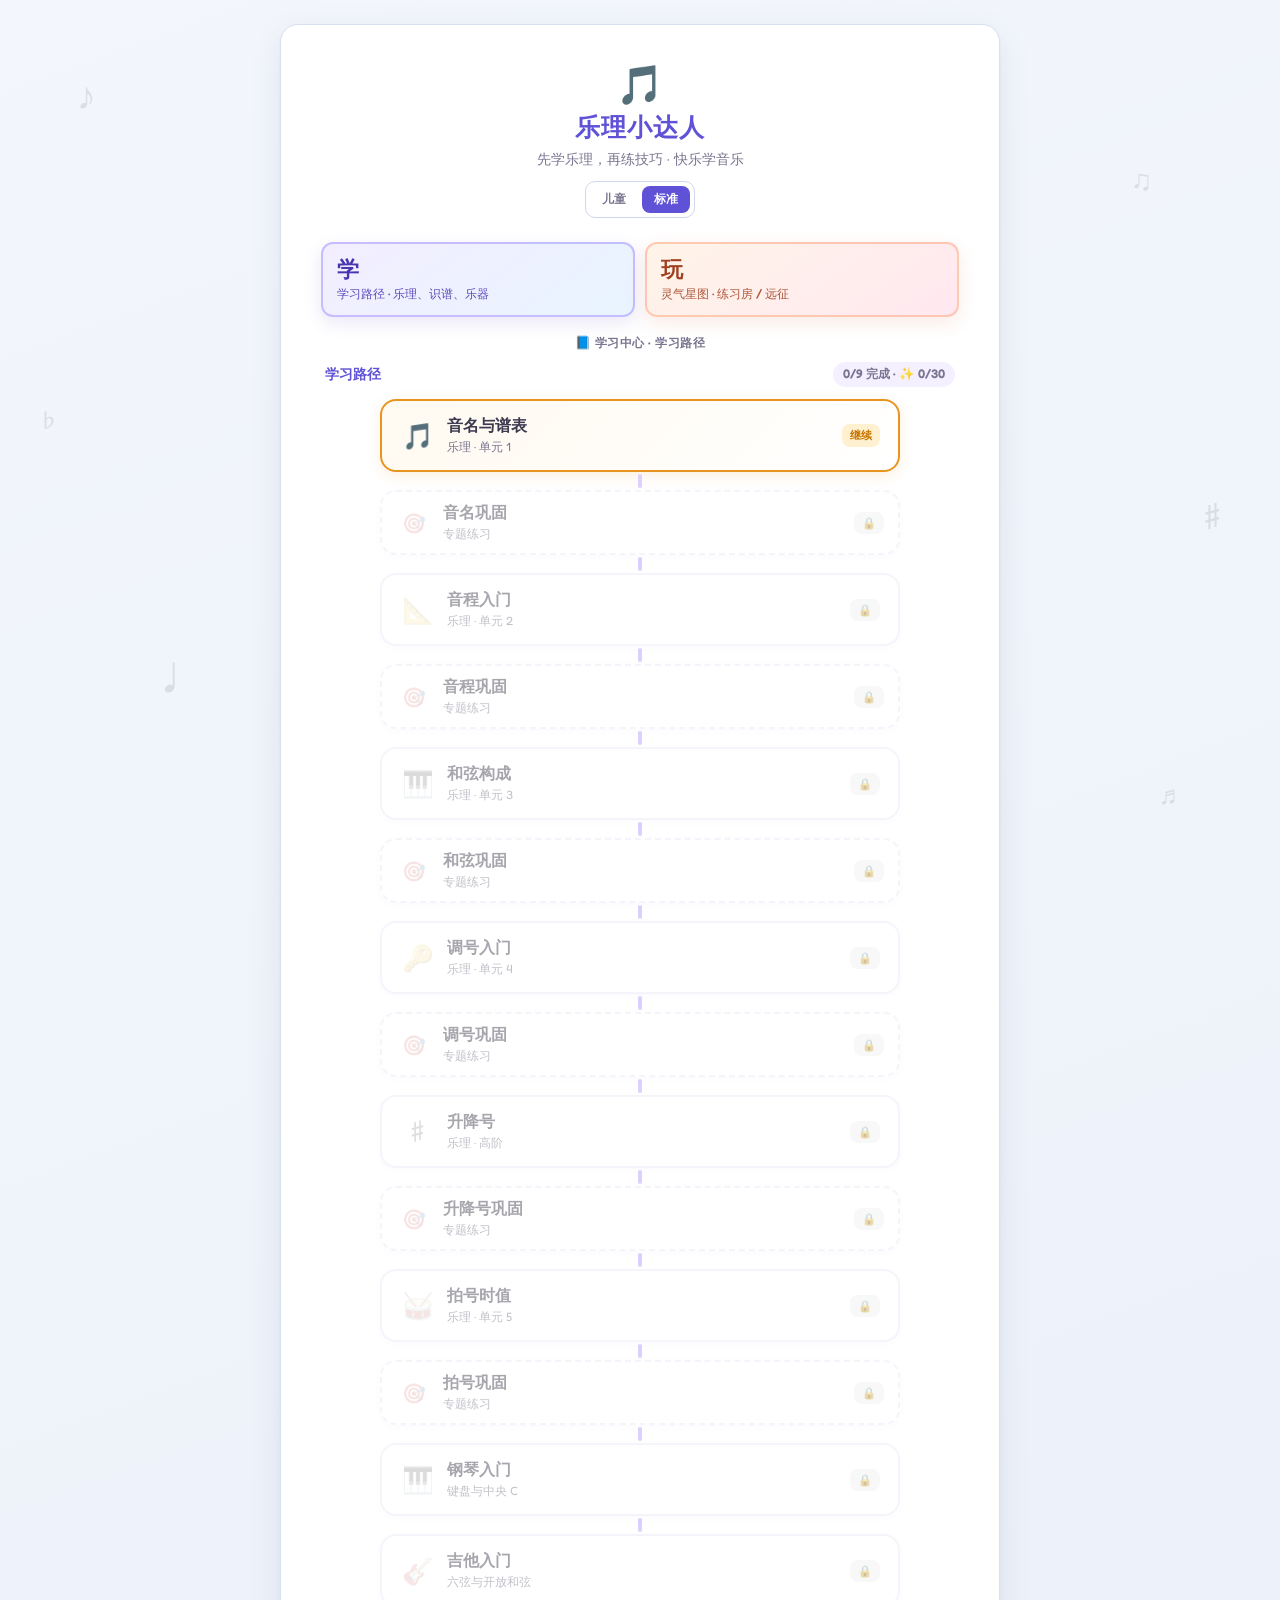
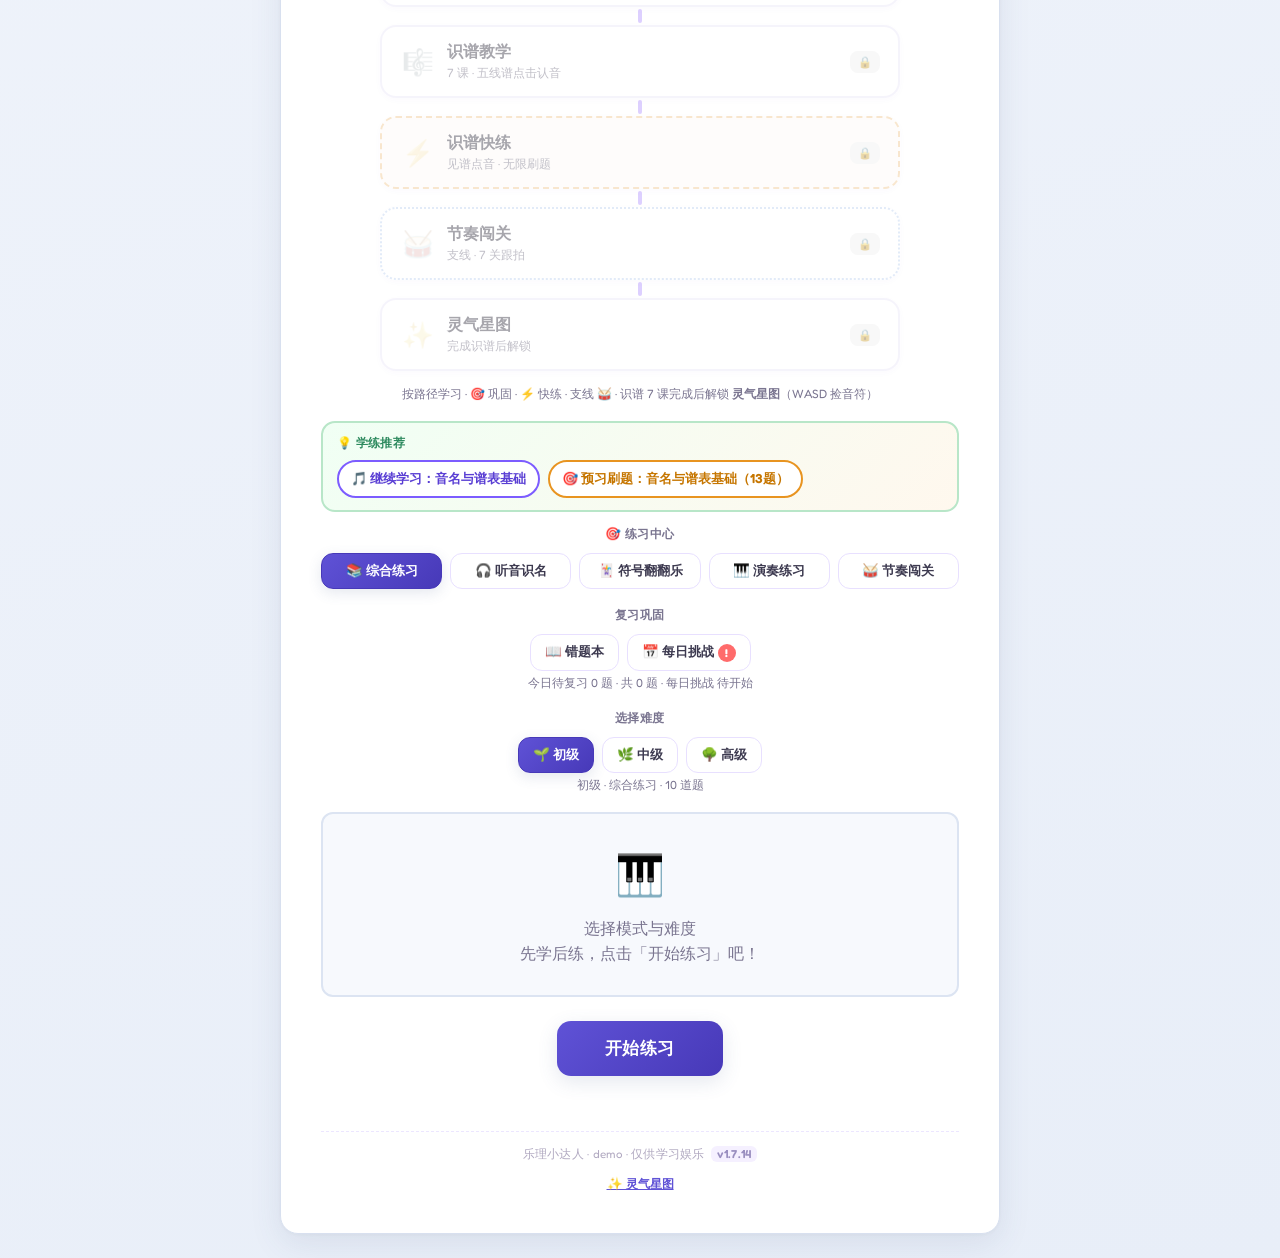
==== commit f199142a: "checkpoint/v1.7.14: dual-core shell, campaign run, boss telegraph, flywheel docs. Seal the Jul 21-23" ====
--- a/index.html
+++ b/index.html
@@ -25,6 +25,108 @@
       --shadow: rgba(124, 92, 255, 0.18);
       --radius: 24px;
       --radius-sm: 14px;
+      --chip-radius: 50px;
+      --type-scale: 1;
+    }
+
+    /* I46 显示密度：标准 = 清爽略紧；儿童 = 大字少次要信息 */
+    body[data-density="std"] {
+      --bg-top: #f3f6fc;
+      --bg-bottom: #e8eef8;
+      --primary: #5f52d6;
+      --primary-dark: #4739b8;
+      --shadow: rgba(70, 90, 140, 0.14);
+      --radius: 18px;
+      --radius-sm: 12px;
+      --chip-radius: 12px;
+      --type-scale: 0.96;
+    }
+    body[data-density="std"] .game-container {
+      border: 1px solid #d8e0ef;
+      box-shadow: 0 10px 32px rgba(60, 80, 120, 0.1), 0 1px 4px rgba(0,0,0,0.04);
+    }
+    body[data-density="std"] .header-icon { font-size: 2.4rem; }
+    body[data-density="std"] .header h1 { font-size: 1.55rem; letter-spacing: 0.04em; }
+    body[data-density="std"] .header p { font-size: 0.88rem; }
+    body[data-density="std"] .chip {
+      border-radius: var(--chip-radius);
+      font-size: 0.84rem;
+      padding: 8px 14px;
+      border-width: 1.5px;
+    }
+    body[data-density="std"] .setup-label { font-size: 0.78rem; letter-spacing: 0.04em; }
+    body[data-density="std"] .setup-hint { font-size: 0.74rem; }
+    body[data-density="std"] .btn-start { border-radius: 14px; font-size: 1.05rem; }
+    body[data-density="std"] .question-area {
+      background: #f7f9fd;
+      border-color: #dce4f2;
+    }
+
+    body[data-density="kid"] {
+      --bg-top: #fff3dc;
+      --bg-bottom: #ffe9f2;
+      --primary: #7c5cff;
+      --primary-dark: #5a3fd4;
+      --accent: #ff9f40;
+      --shadow: rgba(124, 92, 255, 0.22);
+      --radius: 28px;
+      --radius-sm: 18px;
+      --chip-radius: 18px;
+      --type-scale: 1.08;
+    }
+    body[data-density="kid"] .game-container {
+      border: 3px solid #ffe0a8;
+      padding: 40px 28px 36px;
+    }
+    body[data-density="kid"] .header-icon { font-size: 3.4rem; }
+    body[data-density="kid"] .header h1 { font-size: 2rem; }
+    body[data-density="kid"] .header p { font-size: 1.05rem; font-weight: 500; }
+    body[data-density="kid"] .chip {
+      border-radius: var(--chip-radius);
+      font-size: 1.05rem;
+      padding: 14px 18px;
+      border-width: 3px;
+    }
+    body[data-density="kid"] .setup-label { font-size: 0.95rem; color: var(--text); }
+    body[data-density="kid"] .btn-start {
+      font-size: 1.28rem;
+      padding: 18px 28px;
+      border-radius: 20px;
+    }
+    body[data-density="kid"] .density-advanced { display: none !important; }
+    body[data-density="kid"] .setup-hint { font-size: 0.92rem; }
+
+    .density-toggle {
+      display: inline-flex;
+      gap: 4px;
+      margin: 12px auto 0;
+      padding: 4px;
+      background: rgba(255, 255, 255, 0.7);
+      border: 1.5px solid #e0d8f5;
+      border-radius: 999px;
+    }
+    .density-toggle button {
+      font-family: inherit;
+      font-size: 0.72rem;
+      font-weight: 700;
+      padding: 6px 12px;
+      border: none;
+      border-radius: 999px;
+      background: transparent;
+      color: var(--text-light);
+      cursor: pointer;
+    }
+    .density-toggle button.selected {
+      background: var(--primary);
+      color: #fff;
+    }
+    body[data-density="std"] .density-toggle {
+      border-radius: 10px;
+      border-color: #cfd8ea;
+    }
+    body[data-density="std"] .density-toggle button,
+    body[data-density="std"] .density-toggle button.selected {
+      border-radius: 8px;
     }
 
     body {
@@ -60,6 +162,113 @@
       padding: 36px 32px 32px; border: 3px solid #f0ebff;
     }
 
+    /* I61 壳双核入口：学 ‖ 玩 并行，非单列学习 */
+    .dual-gate {
+      display: grid;
+      grid-template-columns: 1fr 1fr;
+      gap: 10px;
+      margin: 0 0 18px;
+    }
+    .dual-card {
+      display: flex; flex-direction: column; align-items: flex-start; gap: 4px;
+      text-align: left; cursor: pointer; touch-action: manipulation;
+      border-radius: 16px; padding: 14px 14px 12px;
+      border: 2px solid transparent; font-family: inherit;
+      transition: transform 0.15s ease, box-shadow 0.15s ease;
+    }
+    .dual-card strong {
+      font-size: 1.35rem; letter-spacing: 0.12em; line-height: 1.1;
+    }
+    .dual-card span {
+      font-size: 0.78rem; line-height: 1.35; opacity: 0.88; font-weight: 500;
+    }
+    .dual-card:hover { transform: translateY(-2px); }
+    .dual-card:active { transform: translateY(0); }
+    .dual-learn {
+      background: linear-gradient(145deg, #f3eeff 0%, #e8f4ff 100%);
+      border-color: rgba(124, 92, 255, 0.35);
+      color: #4a35b0;
+      box-shadow: 0 6px 18px rgba(90, 60, 180, 0.12);
+    }
+    .dual-play {
+      background: linear-gradient(145deg, #fff4e8 0%, #ffe8f0 100%);
+      border-color: rgba(255, 140, 90, 0.4);
+      color: #a04020;
+      box-shadow: 0 6px 18px rgba(200, 90, 40, 0.12);
+    }
+    body[data-density="kid"] .dual-card strong { font-size: 1.55rem; }
+    body[data-density="kid"] .dual-card span { font-size: 0.9rem; }
+    body[data-density="std"] .dual-card { border-radius: 12px; }
+    @media (max-width: 420px) {
+      .dual-gate { grid-template-columns: 1fr; }
+    }
+    .dual-gate-pulse {
+      outline: 2px solid rgba(124, 92, 255, 0.55);
+      outline-offset: 3px;
+      animation: dual-pulse 0.9s ease 2;
+    }
+    @keyframes dual-pulse {
+      0%, 100% { outline-color: rgba(124, 92, 255, 0.25); }
+      50% { outline-color: rgba(124, 92, 255, 0.8); }
+    }
+    @media (min-width: 900px) {
+      .game-container { max-width: 720px; padding: 40px 40px 36px; }
+      body.hub-ready { overflow-x: hidden; }
+      #bubbleHub {
+        display: block;
+        position: fixed;
+        inset: 0;
+        pointer-events: none;
+        z-index: 40;
+      }
+      #bubbleHub .bubble {
+        pointer-events: auto;
+        position: absolute;
+        width: 72px; height: 72px;
+        border-radius: 50%;
+        border: 2.5px solid rgba(124, 92, 255, 0.35);
+        background: radial-gradient(circle at 30% 28%, #fff 0%, #f3eeff 45%, #e8dcff 100%);
+        box-shadow: 0 8px 24px rgba(90, 60, 180, 0.18);
+        font-family: inherit;
+        font-size: 0.72rem;
+        font-weight: 700;
+        color: #5a3fd4;
+        cursor: pointer;
+        display: flex;
+        align-items: center;
+        justify-content: center;
+        text-align: center;
+        line-height: 1.2;
+        padding: 8px;
+        transition: transform 0.2s ease, box-shadow 0.2s ease;
+        animation: bubble-float 4.5s ease-in-out infinite;
+      }
+      #bubbleHub .bubble:hover {
+        transform: translateY(-4px) scale(1.06);
+        box-shadow: 0 12px 28px rgba(90, 60, 180, 0.28);
+      }
+      #bubbleHub .bubble[data-hub="spirit"] {
+        border-color: rgba(255, 160, 80, 0.45);
+        background: radial-gradient(circle at 30% 28%, #fff 0%, #fff4e8 50%, #ffe0c0 100%);
+        color: #c67600;
+      }
+      #bubbleHub .b1 { top: 18%; left: 4%; animation-delay: 0s; }
+      #bubbleHub .b2 { top: 38%; left: 2.5%; animation-delay: 0.6s; }
+      #bubbleHub .b3 { top: 58%; left: 5%; animation-delay: 1.2s; }
+      #bubbleHub .b4 { top: 22%; right: 4%; animation-delay: 0.3s; }
+      #bubbleHub .b5 { top: 44%; right: 2.5%; animation-delay: 0.9s; }
+      #bubbleHub .b6 { top: 64%; right: 5%; animation-delay: 1.5s; }
+      @keyframes bubble-float {
+        0%, 100% { transform: translateY(0); }
+        50% { transform: translateY(-10px); }
+      }
+    }
+    #bubbleHub { display: none; }
+    body.module-open #bubbleHub { display: none !important; }
+    @media (max-width: 899px) {
+      #bubbleHub { display: none !important; }
+    }
+
     .header { text-align: center; margin-bottom: 24px; }
     .header-icon { font-size: 3rem; line-height: 1; margin-bottom: 8px; display: block; }
     .header h1 { font-size: 1.75rem; font-weight: 700; color: var(--primary); letter-spacing: 0.02em; }
@@ -76,7 +285,7 @@
 
     .chip {
       font-family: inherit; font-size: 0.9rem; font-weight: 600;
-      padding: 10px 16px; border: 2.5px solid #e8e0ff; border-radius: 50px;
+      padding: 10px 16px; border: 2.5px solid #e8e0ff; border-radius: var(--chip-radius, 50px);
       background: #fff; color: var(--text); cursor: pointer;
       transition: transform 0.15s, border-color 0.15s, background 0.15s, color 0.15s;
     }
@@ -176,6 +385,21 @@
 
     /* 听音区 */
     .audio-zone { margin-top: 12px; display: flex; flex-direction: column; align-items: center; gap: 10px; }
+    .preview-gate {
+      margin-top: 14px; padding: 12px 14px; border-radius: 12px;
+      background: linear-gradient(135deg, #f5f0ff, #fff8ee);
+      border: 2px dashed #ddd0ff; text-align: center;
+    }
+    .preview-gate p { font-size: 0.88rem; color: var(--text-light); margin-bottom: 10px; line-height: 1.5; }
+    .preview-gate .btn-reveal {
+      font-family: inherit; font-weight: 700; font-size: 0.9rem;
+      padding: 10px 18px; border-radius: 999px; cursor: pointer;
+      border: 2.5px solid var(--primary); background: #fff; color: var(--primary);
+    }
+    .preview-gate .btn-reveal:hover { background: #f5f0ff; }
+    .preview-gate .btn-reveal:disabled { opacity: 0.5; cursor: wait; }
+    .options-grid.gated { opacity: 0.35; pointer-events: none; filter: blur(1px); }
+
     .audio-visual {
       width: 72px; height: 72px; border-radius: 50%;
       background: linear-gradient(135deg, #e8deff, #fff0d0);
@@ -328,6 +552,10 @@
       <span class="header-icon" aria-hidden="true">🎵</span>
       <h1>乐理小达人</h1>
       <p>先学乐理，再练技巧 · 快乐学音乐</p>
+      <div class="density-toggle" id="densityToggle" role="group" aria-label="显示密度">
+        <button type="button" data-density-btn="kid" aria-pressed="false">儿童</button>
+        <button type="button" data-density-btn="std" aria-pressed="false">标准</button>
+      </div>
     </header>
 
     <section class="score-bar hidden" id="scoreBar" aria-label="得分信息">
@@ -366,6 +594,17 @@
     <div class="quiz-shell" id="quizShell">
     <!-- 开始设置 -->
     <section class="setup-panel" id="setupPanel">
+    <!-- I61 双核入口：理论 ‖ 游戏并行（随 setup 显隐） -->
+    <section class="dual-gate" id="dualGate" aria-label="学与玩双核入口">
+      <button type="button" class="dual-card dual-learn" id="gateLearn">
+        <strong>学</strong>
+        <span>学习路径 · 乐理、识谱、乐器</span>
+      </button>
+      <button type="button" class="dual-card dual-play" id="gatePlay">
+        <strong>玩</strong>
+        <span>灵气星图 · 练习房 / 远征</span>
+      </button>
+    </section>
       <div class="setup-group" id="learnGroup">
         <div class="setup-label">📘 学习中心 · 学习路径</div>
         <div id="learningPathRoot"></div>
@@ -374,6 +613,8 @@
           <button class="chip chip-learn" type="button" data-module="sight" id="chipSight">🎼 识谱教学<span class="chip-badge hidden" id="sightProgressBadge"></span></button>
           <button class="chip chip-learn" type="button" data-module="piano" id="chipPiano">🎹 钢琴入门</button>
           <button class="chip chip-learn" type="button" data-module="guitar" id="chipGuitar">🎸 吉他入门</button>
+          <button class="chip chip-learn" type="button" data-module="ukulele" id="chipUkulele">🪕 尤克里里</button>
+          <button class="chip chip-learn" type="button" data-module="violin" id="chipViolin">🎻 小提琴</button>
         </div>
       </div>
       <div class="learn-recommend hidden" id="learnRecommend" aria-live="polite">
@@ -390,7 +631,7 @@
           <button class="chip chip-mode" type="button" data-module="rhythm" id="chipRhythm">🥁 节奏闯关</button>
         </div>
       </div>
-      <div class="setup-group" id="reviewGroup">
+      <div class="setup-group density-advanced" id="reviewGroup">
         <div class="setup-label">复习巩固</div>
         <div class="chip-row">
           <button class="chip chip-review chip-soon" type="button" disabled id="chipWrongBook" data-module="wrongbook" title="Phase 2">📖 错题本<span class="chip-badge hidden" id="wrongBookDueBadge">0</span></button>
@@ -398,7 +639,7 @@
         </div>
         <p class="setup-hint" id="reviewHint">今日待复习 0 题 · 共 0 题</p>
       </div>
-      <div class="setup-group setup-group-future hidden" aria-label="即将推出的功能">
+      <div class="setup-group setup-group-future density-advanced hidden" aria-label="即将推出的功能">
         <div class="setup-label">即将推出</div>
         <div class="chip-row">
           <button class="chip chip-soon" type="button" disabled title="Phase 3+">🎹 扩展演奏</button>
@@ -428,6 +669,10 @@
           <div class="audio-visual" aria-hidden="true">🔊</div>
           <button class="btn-replay" id="btnReplay" type="button">🔁 再听一次</button>
         </div>
+        <div class="preview-gate hidden" id="previewGate" aria-live="polite">
+          <p id="previewGateText">先听 / 先想，再看选项</p>
+          <button class="btn-reveal" id="btnRevealOptions" type="button">我准备好了 · 看选项</button>
+        </div>
       </div>
     </section>
 
@@ -459,9 +704,19 @@
     </footer>
   </main>
 
+  <nav id="bubbleHub" aria-label="快捷枢纽" hidden>
+    <button type="button" class="bubble b1" data-hub="theory">乐理</button>
+    <button type="button" class="bubble b2" data-hub="sight">识谱</button>
+    <button type="button" class="bubble b3" data-hub="rhythm">节奏</button>
+    <button type="button" class="bubble b4" data-hub="perform">演奏</button>
+    <button type="button" class="bubble b5" data-hub="symbol">翻翻乐</button>
+    <button type="button" class="bubble b6" data-hub="spirit">星图</button>
+  </nav>
+
   <div id="spiritJourneyRoot" aria-hidden="true"></div>
 
   <script src="core/features.js"></script>
+  <script src="core/ui-density.js"></script>
   <script src="core/lesson-engine.js"></script>
   <script src="core/learn-practice-bridge.js"></script>
   <script src="core/spirit-progress.js"></script>
@@ -477,7 +732,7 @@
   <script src="modules/share-card/share-card.js"></script>
   <script src="modules/symbol-match/symbol-data.js"></script>
   <script src="modules/symbol-match/symbol-match.js"></script>
-  <script src="modules/perform/perform.js"></script>
+  <script src="modules/perform/perform.js?v=1.7.14"></script>
   <script src="modules/spirit-journey/spirit-journey.js"></script>
   <script src="modules/rhythm-game/rhythm-charts.js"></script>
   <script src="modules/rhythm-game/rhythm-engine.js"></script>
@@ -511,7 +766,12 @@
       const reviewGroup = document.getElementById("reviewGroup");
       const btnStart = document.getElementById("btnStart");
       const headerSub = document.querySelector(".header p");
-      const defaultSub = headerSub.textContent;
+      function homeSub() {
+        if (window.UiDensity && UiDensity.get) {
+          return UiDensity.get() === "kid" ? "点下面开始学 · 边玩边会" : "先学乐理，再练技巧 · 快乐学音乐";
+        }
+        return "先学乐理，再练技巧 · 快乐学音乐";
+      }
       let activeModule = "quiz";
 
       function hideAllModules() {
@@ -524,10 +784,11 @@
         theoryLearnRoot.classList.remove("active");
         instrumentRoot.classList.remove("active");
         spiritRoot.classList.remove("active");
+        spiritRoot.setAttribute("aria-hidden", "true");
         document.body.style.overflow = "";
         if (typeof ShareCardModule !== "undefined") ShareCardModule.close();
         SymbolMatchModule.unmount();
-        PerformModule.unmount();
+        if (typeof PerformModule !== "undefined") PerformModule.unmount();
         WrongBookModule.unmount();
         DailyChallengeModule.unmount();
         RhythmGameModule.unmount();
@@ -535,6 +796,15 @@
         if (typeof TheoryLearnModule !== "undefined") TheoryLearnModule.unmount();
         if (typeof InstrumentIntroModule !== "undefined") InstrumentIntroModule.unmount();
         SpiritJourneyModule.unmount();
+      }
+
+      function syncBubbleHub() {
+        const hub = document.getElementById("bubbleHub");
+        if (!hub) return;
+        const onHome = activeModule === "quiz" && !quizShell.classList.contains("hidden");
+        document.body.classList.toggle("hub-ready", onHome);
+        document.body.classList.toggle("module-open", !onHome);
+        hub.hidden = !onHome;
       }
 
       function clearChipSelection() {
@@ -590,11 +860,12 @@
       function showQuizModule() {
         activeModule = "quiz";
         hideAllModules();
+        document.body.classList.remove("module-open");
         quizShell.classList.remove("hidden");
         difficultyGroup.classList.remove("hidden");
         if (reviewGroup) reviewGroup.classList.remove("hidden");
         btnStart.classList.remove("hidden");
-        headerSub.textContent = defaultSub;
+        headerSub.textContent = homeSub();
         if (typeof refreshReviewHint === "function") refreshReviewHint();
         refreshLearnBadges();
         if (typeof refreshLearnRecommend === "function") refreshLearnRecommend();
@@ -604,6 +875,7 @@
         if (typeof state !== "undefined" && !state.playing) {
           scoreBar.classList.remove("hidden");
         }
+        syncBubbleHub();
       }
 
       function showWrongBookModule() {
@@ -723,7 +995,13 @@
         comboDisplay.classList.remove("show");
         hideAllModules();
         instrumentRoot.classList.add("active");
-        headerSub.textContent = kind === "guitar" ? "吉他入门 · 六弦与和弦" : "钢琴入门 · 键盘与音名";
+        headerSub.textContent = kind === "guitar"
+          ? "吉他入门 · 六弦与和弦"
+          : kind === "ukulele"
+            ? "尤克里里入门 · 四弦 gCEA"
+            : kind === "violin"
+              ? "小提琴入门 · 四弦与运弓"
+              : "钢琴入门 · 键盘与音名";
         InstrumentIntroModule.mount(instrumentRoot, {
           kind,
           onBack: () => {
@@ -791,9 +1069,15 @@
             showQuizModule();
           }
         });
+        syncBubbleHub();
       }
 
       function showPerformModule() {
+        if (typeof PerformModule === "undefined") {
+          showToastSafe("演奏模块加载失败，请刷新页面重试");
+          showQuizModule();
+          return;
+        }
         activeModule = "perform";
         quizShell.classList.add("hidden");
         scoreBar.classList.add("hidden");
@@ -807,6 +1091,11 @@
             showQuizModule();
           }
         });
+        syncBubbleHub();
+      }
+
+      function showToastSafe(msg) {
+        try { window.alert(msg); } catch { /* */ }
       }
 
       function isSpiritPathUnlocked() {
@@ -838,6 +1127,7 @@
             showQuizModule();
           }
         });
+        syncBubbleHub();
       }
 
       document.querySelector('[data-module="symbol"]').addEventListener("click", (e) => {
@@ -900,9 +1190,67 @@
         });
       }
 
+      const ukeChip = document.getElementById("chipUkulele");
+      if (ukeChip) {
+        ukeChip.addEventListener("click", (e) => {
+          clearChipSelection();
+          e.currentTarget.classList.add("selected");
+          showInstrumentModule("ukulele");
+        });
+      }
+
+      const violinChip = document.getElementById("chipViolin");
+      if (violinChip) {
+        violinChip.addEventListener("click", (e) => {
+          clearChipSelection();
+          e.currentTarget.classList.add("selected");
+          showInstrumentModule("violin");
+        });
+      }
+
       const spiritFooter = document.getElementById("chipSpiritFooter");
       if (spiritFooter) {
         spiritFooter.addEventListener("click", () => showSpiritModule());
+      }
+
+      // I61 壳双核：学 → 路径；玩 → 星图（与页脚同入口，首页更显眼）
+      const gateLearn = document.getElementById("gateLearn");
+      const gatePlay = document.getElementById("gatePlay");
+      if (gateLearn) {
+        gateLearn.addEventListener("click", () => {
+          const learn = document.getElementById("learnGroup");
+          if (learn) {
+            learn.classList.add("dual-gate-pulse");
+            learn.scrollIntoView({ behavior: "smooth", block: "start" });
+            setTimeout(() => learn.classList.remove("dual-gate-pulse"), 1800);
+          }
+          if (window.LearningPath) {
+            LearningPath.render(document.getElementById("learningPathRoot"));
+          }
+        });
+      }
+      if (gatePlay) {
+        gatePlay.addEventListener("click", () => showSpiritModule());
+      }
+
+      const bubbleHub = document.getElementById("bubbleHub");
+      if (bubbleHub) {
+        const hubMap = {
+          theory: () => document.getElementById("chipTheory")?.click(),
+          sight: () => document.getElementById("chipSight")?.click(),
+          rhythm: () => document.getElementById("chipRhythm")?.click(),
+          perform: () => document.querySelector('[data-module="perform"]')?.click(),
+          symbol: () => document.querySelector('[data-module="symbol"]')?.click(),
+          spirit: () => showSpiritModule()
+        };
+        bubbleHub.querySelectorAll("[data-hub]").forEach((btn) => {
+          btn.addEventListener("click", () => {
+            const key = btn.getAttribute("data-hub");
+            if (hubMap[key]) hubMap[key]();
+            syncBubbleHub();
+          });
+        });
+        syncBubbleHub();
       }
 
       const wrongBookChip = document.getElementById("chipWrongBook");
@@ -1010,6 +1358,9 @@
     const questionHint    = document.getElementById("questionHint");
     const audioZone       = document.getElementById("audioZone");
     const btnReplay       = document.getElementById("btnReplay");
+    const previewGate     = document.getElementById("previewGate");
+    const previewGateText = document.getElementById("previewGateText");
+    const btnRevealOptions = document.getElementById("btnRevealOptions");
     const optionsGrid     = document.getElementById("optionsGrid");
     const btnStart        = document.getElementById("btnStart");
     const btnRestart      = document.getElementById("btnRestart");
@@ -1129,9 +1480,13 @@
       }
       const pianoChipInit = document.getElementById("chipPiano");
       const guitarChipInit = document.getElementById("chipGuitar");
+      const ukeChipInit = document.getElementById("chipUkulele");
+      const violinChipInit = document.getElementById("chipViolin");
       if (!AppFeatures.instrumentIntro) {
         if (pianoChipInit) pianoChipInit.classList.add("hidden");
         if (guitarChipInit) guitarChipInit.classList.add("hidden");
+        if (ukeChipInit) ukeChipInit.classList.add("hidden");
+        if (violinChipInit) violinChipInit.classList.add("hidden");
       }
       if (reviewGroup && !AppFeatures.wrongBook && !AppFeatures.dailyChallenge) {
         reviewGroup.classList.add("hidden");
@@ -1366,6 +1721,28 @@
       questionArea.className = "question-area";
       feedbackMsg.textContent = "";
       feedbackMsg.className = "feedback-msg";
+      if (previewGate) previewGate.classList.add("hidden");
+      if (optionsGrid) optionsGrid.classList.remove("gated");
+      if (state) state.optionsRevealed = true;
+    }
+
+    function explainWhy(q) {
+      if (!q) return "";
+      if (q.why) return q.why;
+      const correct = q.options && q.options[q.answer] != null ? q.options[q.answer] : "";
+      if (q.hint) return `为什么：${q.hint} · 正解「${correct}」`;
+      const topicTips = {
+        "theory-notes": "对照五线谱线间口诀（线 EGBDF / 间 FACE）。",
+        "theory-intervals": "数半音：大二=2，小三=3，大三=4，纯四=5，纯五=7。",
+        "theory-triads": "大三=根+大三(+4)+纯五；小三=根+小三(+3)+纯五。",
+        "theory-keys": "升号序 FCGDAEB；降号序反过来 BEADGCF。",
+        "theory-accidentals": "♯ 升半音，♭ 降半音；E–F、B–C 本就半音。",
+        "theory-meter": "拍号上方=每小节几拍，下方=以什么音符为一拍。",
+        "intro-piano": "白键循环 CDEFGAB；相邻黑键多为半音。",
+        "intro-guitar": "六弦空弦从粗到细 EADGBE，每品半音。"
+      };
+      const tip = topicTips[q.topicId] || "先听/先想再选，比硬猜更稳。";
+      return `为什么：正确答案是「${correct}」。${tip}`;
     }
 
     function playCurrentNote() {
@@ -1373,27 +1750,11 @@
       if (q && q.isAudio) AudioEngine.playNote(q.midi);
     }
 
-    function showQuestion(index) {
-      const q = state.questions[index];
-      resetQuestionArea();
-
-      questionPlaceholder.classList.add("hidden");
-      questionContent.classList.remove("hidden");
-      optionsGrid.classList.remove("hidden");
-      questionArea.classList.add("active");
-
-      questionType.textContent = q.type;
-      questionText.textContent = q.text;
-      questionHint.textContent = q.hint || "";
-      questionHint.style.display = q.hint ? "block" : "none";
-
-      if (q.isAudio) {
-        audioZone.classList.remove("hidden");
-        setTimeout(playCurrentNote, 300);
-      } else {
-        audioZone.classList.add("hidden");
-      }
-
+    function revealOptions(q) {
+      if (!q) return;
+      state.optionsRevealed = true;
+      if (previewGate) previewGate.classList.add("hidden");
+      optionsGrid.classList.remove("hidden", "gated");
       optionsGrid.innerHTML = "";
       q.options.forEach((opt, i) => {
         const btn = document.createElement("button");
@@ -1403,9 +1764,76 @@
         btn.addEventListener("click", () => handleAnswer(i, btn));
         optionsGrid.appendChild(btn);
       });
-
       state.answered = false;
+    }
+
+    function showQuestion(index) {
+      const q = state.questions[index];
+      resetQuestionArea();
+      state.optionsRevealed = false;
+
+      questionPlaceholder.classList.add("hidden");
+      questionContent.classList.remove("hidden");
+      questionArea.classList.add("active");
+
+      questionType.textContent = q.type;
+      questionText.textContent = q.text;
+      // 提示先藏到揭晓后，减少「直接看提示选」
+      questionHint.textContent = "";
+      questionHint.style.display = "none";
+
+      optionsGrid.innerHTML = "";
+      optionsGrid.classList.add("hidden", "gated");
+
+      if (q.isAudio) {
+        audioZone.classList.remove("hidden");
+        setTimeout(playCurrentNote, 280);
+        if (previewGate) {
+          previewGate.classList.remove("hidden");
+          previewGateText.textContent = "先听音（可点「再听一次」）· 听清再选";
+          btnRevealOptions.disabled = true;
+          btnRevealOptions.textContent = "听完即可选…";
+          setTimeout(() => {
+            btnRevealOptions.disabled = false;
+            btnRevealOptions.textContent = "我听好了 · 看选项";
+          }, 900);
+        }
+      } else {
+        audioZone.classList.add("hidden");
+        if (previewGate) {
+          previewGate.classList.remove("hidden");
+          previewGateText.textContent = "先读题、想一想 · 再看选项（反刷题）";
+          btnRevealOptions.disabled = false;
+          btnRevealOptions.textContent = "想好了 · 看选项";
+        }
+      }
+
+      // 最长 2.8s 自动揭晓，避免卡死；听音题稍晚
+      const autoMs = q.isAudio ? 2800 : 1600;
+      clearTimeout(showQuestion._revealTimer);
+      showQuestion._revealTimer = setTimeout(() => {
+        if (!state.playing || state.currentIndex !== index || state.optionsRevealed) return;
+        if (q.hint) {
+          questionHint.textContent = q.hint;
+          questionHint.style.display = "block";
+        }
+        revealOptions(q);
+      }, autoMs);
+
       updateProgress();
+    }
+
+    if (btnRevealOptions) {
+      btnRevealOptions.addEventListener("click", () => {
+        const q = state.questions[state.currentIndex];
+        if (!q || state.optionsRevealed) return;
+        clearTimeout(showQuestion._revealTimer);
+        if (q.hint) {
+          questionHint.textContent = q.hint;
+          questionHint.style.display = "block";
+        }
+        revealOptions(q);
+      });
     }
 
     function handleAnswer(selectedIndex, btn) {
@@ -1441,8 +1869,9 @@
           btn.classList.add("selected-wrong");
           questionArea.classList.add("wrong");
           buttons[q.answer].classList.add("reveal-correct");
-          feedbackMsg.textContent = "再想想，正确答案是上方高亮的选项";
+          feedbackMsg.textContent = "再想想，正确答案是上方高亮的选项。 " + explainWhy(q);
           feedbackMsg.classList.add("wrong");
+          if (!q.why) q.why = explainWhy(q);
           WrongBookStore.recordWrong(q, "daily", wrongOption);
         }
         DailyChallengeStore.recordAnswer(isCorrect, points);
@@ -1473,7 +1902,7 @@
           } else {
             const entry = WrongBookStore.getById(entryId);
             WrongBookStore.recordWrong(q, entry ? entry.source : settings.mode, wrongOption);
-            feedbackMsg.textContent = "再想想，正确答案是上方高亮的选项";
+            feedbackMsg.textContent = "再想想，正确答案是上方高亮的选项。 " + explainWhy(q);
           }
           feedbackMsg.classList.add("wrong");
         }
@@ -1498,9 +1927,10 @@
         btn.classList.add("selected-wrong");
         questionArea.classList.add("wrong");
         buttons[q.answer].classList.add("reveal-correct");
-        feedbackMsg.textContent = "再想想，正确答案是上方高亮的选项";
+        feedbackMsg.textContent = "再想想，正确答案是上方高亮的选项。 " + explainWhy(q);
         feedbackMsg.classList.add("wrong");
         if (settings.mode === "quiz" || settings.mode === "audio") {
+          if (!q.why) q.why = explainWhy(q);
           WrongBookStore.recordWrong(q, settings.mode, wrongOption);
           refreshReviewHint();
         }
--- a/core/lesson-engine.css
+++ b/core/lesson-engine.css
@@ -68,6 +68,19 @@
 .le-prompt { font-size: 1rem; font-weight: 600; line-height: 1.5; margin-bottom: 12px; }
 .le-hint { font-size: 0.82rem; color: var(--text-light); margin-bottom: 12px; }
 
+.le-options-gated { opacity: 0.2; pointer-events: none; min-height: 4px; }
+.le-preview-gate {
+  margin-bottom: 12px; padding: 12px 14px; border-radius: 12px;
+  background: linear-gradient(135deg, #f5f0ff, #fff8ee);
+  border: 2px dashed #ddd0ff; text-align: center;
+}
+.le-preview-gate p { font-size: 0.86rem; color: var(--text-light); margin-bottom: 10px; }
+.le-preview-gate button {
+  font-family: inherit; font-weight: 700; font-size: 0.84rem;
+  padding: 8px 14px; border-radius: 999px; cursor: pointer; margin: 0 4px;
+  border: 2px solid var(--primary); background: #fff; color: var(--primary);
+}
+
 .le-options {
   display: grid; grid-template-columns: 1fr 1fr; gap: 10px; margin-bottom: 12px;
 }
--- a/core/learning-path.css
+++ b/core/learning-path.css
@@ -80,6 +80,13 @@
 .lp-body { flex: 1; min-width: 0; display: flex; flex-direction: column; gap: 2px; }
 .lp-title { font-size: 0.95rem; font-weight: 700; color: var(--text); }
 .lp-sub { font-size: 0.75rem; color: var(--text-light); }
+.lp-spirit-hint {
+  font-size: 0.68rem;
+  font-weight: 600;
+  color: #6b52d4;
+  line-height: 1.35;
+  margin-top: 1px;
+}
 
 .lp-badge {
   font-size: 0.7rem;
@@ -118,3 +125,122 @@
 
 .lp-node.side { border-style: dotted; border-color: #b8d4ff; }
 .lp-node.drill { border-style: dashed; border-color: #ffc87a; background: #fffaf5; }
+
+/* I14 MVP：PC 宽屏加宽路径与卡片，不改手机默认 */
+@media (min-width: 900px) {
+  .lp-track {
+    max-width: 520px;
+  }
+  .lp-node {
+    padding: 14px 18px;
+  }
+  .lp-title { font-size: 1.02rem; }
+  .lp-spirit-hint { font-size: 0.72rem; }
+}
+
+/* I41：路径节点完成 → 星图试练短卡 */
+.lp-bridge-backdrop {
+  position: fixed;
+  inset: 0;
+  z-index: 12000;
+  display: flex;
+  align-items: center;
+  justify-content: center;
+  padding: 20px;
+  background: rgba(40, 28, 90, 0.45);
+  backdrop-filter: blur(3px);
+  font-family: "Fredoka", system-ui, sans-serif;
+}
+.lp-bridge-card {
+  position: relative;
+  max-width: 340px;
+  width: 100%;
+  padding: 22px 20px 18px;
+  border-radius: 20px;
+  border: 2.5px solid #ece6ff;
+  background: linear-gradient(145deg, #fffaf0 0%, #fff 55%, #f8f4ff 100%);
+  box-shadow: 0 14px 40px rgba(124, 92, 255, 0.22);
+  text-align: center;
+}
+.lp-bridge-close {
+  position: absolute;
+  top: 8px;
+  right: 10px;
+  border: 0;
+  background: transparent;
+  font-size: 1.4rem;
+  line-height: 1;
+  color: #9988cc;
+  cursor: pointer;
+  padding: 4px 8px;
+}
+.lp-bridge-kicker {
+  margin: 0 0 6px;
+  font-size: 0.72rem;
+  font-weight: 700;
+  letter-spacing: 0.04em;
+  color: var(--accent-dark, #c67600);
+  text-transform: none;
+}
+.lp-bridge-title {
+  margin: 0 0 10px;
+  font-size: 1.15rem;
+  font-weight: 700;
+  color: var(--primary, #7c5cff);
+}
+.lp-bridge-suggest {
+  margin: 0 0 18px;
+  font-size: 0.88rem;
+  font-weight: 600;
+  color: #5a48b8;
+  line-height: 1.45;
+}
+.lp-bridge-actions {
+  display: flex;
+  gap: 10px;
+  justify-content: center;
+  flex-wrap: wrap;
+}
+.lp-bridge-btn {
+  border: 0;
+  border-radius: 999px;
+  padding: 10px 16px;
+  font-family: inherit;
+  font-size: 0.82rem;
+  font-weight: 700;
+  cursor: pointer;
+  transition: transform 0.12s, box-shadow 0.12s;
+}
+.lp-bridge-btn.primary {
+  background: linear-gradient(135deg, #ff9f3a, #e89420);
+  color: #fff;
+  box-shadow: 0 4px 12px rgba(232, 148, 32, 0.35);
+}
+.lp-bridge-btn.secondary {
+  background: #f0ebff;
+  color: #6b52d4;
+}
+.lp-bridge-btn:hover { transform: translateY(-1px); }
+.lp-bridge-toast {
+  position: fixed;
+  bottom: 24px;
+  left: 50%;
+  transform: translateX(-50%) translateY(12px);
+  z-index: 12001;
+  padding: 10px 16px;
+  border-radius: 12px;
+  background: #5a48b8;
+  color: #fff;
+  font-family: "Fredoka", system-ui, sans-serif;
+  font-size: 0.82rem;
+  font-weight: 600;
+  opacity: 0;
+  transition: opacity 0.25s, transform 0.25s;
+  pointer-events: none;
+  max-width: min(92vw, 360px);
+  text-align: center;
+}
+.lp-bridge-toast.show {
+  opacity: 1;
+  transform: translateX(-50%) translateY(0);
+}
--- a/modules/rhythm-game/rhythm-game.css
+++ b/modules/rhythm-game/rhythm-game.css
@@ -20,6 +20,23 @@
 }
 
 .rg-back:hover { background: #e8e0ff; }
+
+.rg-first-hint {
+  margin: 0 0 10px;
+  padding: 8px 12px;
+  font-size: 0.88rem;
+  border-radius: 8px;
+  background: rgba(255, 200, 80, 0.12);
+  border: 1px solid rgba(255, 200, 80, 0.35);
+}
+
+.rg-empty {
+  margin: 16px 0;
+  padding: 20px;
+  text-align: center;
+  color: var(--text-light);
+  font-size: 0.9rem;
+}
 
 .rg-intro {
   font-size: 0.88rem; color: var(--text-light);
--- a/modules/perform/perform.css
+++ b/modules/perform/perform.css
@@ -12,11 +12,21 @@
   justify-content: center;
 }
 
+/* 双端 UX：点触类控件去掉移动端 300ms 延迟与双击缩放，点按即响 */
+.pf-tab,
+.pf-toggle,
+.pf-chord-btn,
+.pf-drum-pad,
+.pf-key-white,
+.pf-key-black {
+  touch-action: manipulation;
+}
+
 .pf-tab {
   font-family: inherit;
-  font-size: 0.88rem;
-  font-weight: 600;
-  padding: 10px 14px;
+  font-size: 0.82rem;
+  font-weight: 600;
+  padding: 10px 12px;
   border: 2.5px solid #e8e0ff;
   border-radius: 50px;
   background: #fff;
@@ -24,7 +34,7 @@
   cursor: pointer;
   transition: transform 0.15s, border-color 0.15s, background 0.15s, color 0.15s;
   flex: 1;
-  min-width: 100px;
+  min-width: 88px;
   text-align: center;
 }
 
@@ -102,6 +112,99 @@
 
 .pf-panel { display: none; }
 .pf-panel.active { display: block; }
+
+.pf-guide {
+  display: flex;
+  align-items: flex-start;
+  gap: 10px;
+  margin-bottom: 12px;
+  padding: 12px 14px;
+  background: linear-gradient(135deg, #f5f0ff 0%, #fff5e8 100%);
+  border: 2px solid #c9b8ff;
+  border-radius: 12px;
+  box-shadow: 0 3px 12px rgba(124, 92, 255, 0.12);
+}
+
+.pf-guide.hidden { display: none; }
+
+.pf-guide-inner {
+  flex: 1;
+  min-width: 0;
+  text-align: left;
+}
+
+.pf-guide-tip {
+  margin: 0 0 6px;
+  font-size: 0.82rem;
+  font-weight: 600;
+  color: #5a3fd4;
+  line-height: 1.45;
+}
+
+.pf-guide-tip strong {
+  color: #e89420;
+  letter-spacing: 0.06em;
+}
+
+.pf-guide-tip kbd {
+  display: inline-block;
+  font-family: inherit;
+  font-size: 0.75rem;
+  font-weight: 700;
+  padding: 2px 7px;
+  border-radius: 6px;
+  background: #fff;
+  border: 1.5px solid #ddd0ff;
+  color: #3d3a50;
+  margin: 0 2px;
+}
+
+.pf-guide-task {
+  margin: 0;
+  font-size: 0.9rem;
+  font-weight: 700;
+  color: #3d3a50;
+  line-height: 1.4;
+}
+
+.pf-guide-close {
+  flex-shrink: 0;
+  font-family: inherit;
+  width: 28px;
+  height: 28px;
+  border: none;
+  border-radius: 50%;
+  background: rgba(124, 92, 255, 0.12);
+  color: #5a3fd4;
+  font-size: 1.15rem;
+  line-height: 1;
+  cursor: pointer;
+  transition: background 0.15s, transform 0.15s;
+}
+
+.pf-guide-close:hover {
+  background: rgba(124, 92, 255, 0.22);
+  transform: scale(1.08);
+}
+
+.pf-guide-replay {
+  display: block;
+  margin: -4px auto 10px;
+  padding: 0;
+  border: none;
+  background: none;
+  font-family: inherit;
+  font-size: 0.78rem;
+  font-weight: 600;
+  color: #7c5cff;
+  cursor: pointer;
+  text-decoration: underline;
+  text-underline-offset: 3px;
+}
+
+.pf-guide-replay.hidden { display: none; }
+
+.pf-guide-replay:hover { color: #e89420; }
 
 /* ── 钢琴 ── */
 .pf-piano-toolbar {
@@ -271,48 +374,192 @@
   line-height: 1.5;
 }
 
-/* ── 吉他 ── */
+/* ── 吉他 · 横向琴颈指板 ── */
 .pf-guitar-neck {
-  background: #faf8ff;
-  border: 2px solid #ece6ff;
-  border-radius: 14px;
-  padding: 16px;
+  background: linear-gradient(180deg, #3d3528 0%, #2a241c 100%);
+  border: 3px solid #1f1a14;
+  border-radius: 16px;
+  padding: 12px 10px 14px;
   margin-bottom: 14px;
+  box-shadow: inset 0 1px 0 rgba(255, 255, 255, 0.08), 0 6px 18px rgba(45, 35, 25, 0.35);
 }
 
 .pf-guitar-neck h4 {
-  font-size: 0.85rem;
-  color: #7c5cff;
-  margin-bottom: 10px;
-  text-align: center;
-}
-
-.pf-strings {
+  font-size: 0.82rem;
+  font-weight: 600;
+  color: #e8dcc8;
+  margin: 0 0 10px;
+  text-align: center;
+  letter-spacing: 0.03em;
+}
+
+.pf-fretboard {
+  --pf-neck-label: 46px;
+  --pf-fret-min: 54px;
+  touch-action: pan-x;
   display: flex;
   flex-direction: column;
-  gap: 8px;
-}
-
-.pf-string-row {
-  display: flex;
+  gap: 0;
+  overflow-x: auto;
+  -webkit-overflow-scrolling: touch;
+  background: linear-gradient(
+    180deg,
+    #d4b896 0%,
+    #b8926a 18%,
+    #a67c52 42%,
+    #9a7048 50%,
+    #a67c52 58%,
+    #b8926a 82%,
+    #c9a67a 100%
+  );
+  border-radius: 4px 14px 14px 4px;
+  border: 2px solid #6b5340;
+  box-shadow:
+    inset 0 2px 8px rgba(0, 0, 0, 0.12),
+    inset 0 -2px 6px rgba(255, 255, 255, 0.12);
+  padding: 6px 10px 8px 0;
+}
+
+.pf-fret-head,
+.pf-fret-row {
+  display: grid;
+  grid-template-columns: var(--pf-neck-label) repeat(6, minmax(var(--pf-fret-min), 1fr));
+  align-items: stretch;
+  min-width: min(100%, calc(var(--pf-neck-label) + 6 * var(--pf-fret-min)));
+}
+
+.pf-fret-head {
+  margin-bottom: 2px;
+  padding-bottom: 4px;
+  border-bottom: 1px solid rgba(60, 45, 30, 0.25);
+}
+
+.pf-fret-row {
+  position: relative;
+  min-height: 46px;
+}
+
+.pf-fret-row::after {
+  content: "";
+  position: absolute;
+  left: var(--pf-neck-label);
+  right: 4px;
+  top: 50%;
+  transform: translateY(-50%);
+  height: 1.5px;
+  background: linear-gradient(90deg, #5a5a5a 0%, #d8d8d8 35%, #f0f0f0 50%, #d8d8d8 65%, #5a5a5a 100%);
+  pointer-events: none;
+  z-index: 0;
+  opacity: 0.85;
+}
+
+.pf-fret-row:nth-child(2)::after,
+.pf-fret-row:nth-child(3)::after { height: 2.5px; opacity: 0.9; }
+.pf-fret-row:nth-child(4)::after { height: 2px; }
+.pf-fret-row:nth-child(5)::after,
+.pf-fret-row:nth-child(6)::after { height: 1.5px; }
+.pf-fret-row:nth-child(7)::after { height: 1px; opacity: 0.75; }
+
+.pf-fret-corner {
+  font-size: 0.62rem;
+  font-weight: 700;
+  color: rgba(255, 248, 235, 0.75);
+  display: flex;
+  align-items: flex-end;
+  justify-content: center;
+  padding-bottom: 2px;
+}
+
+.pf-fret-string-label {
+  display: flex;
+  flex-direction: column;
   align-items: center;
-  gap: 10px;
-  font-size: 0.85rem;
-  color: #3d3a50;
-}
-
-.pf-string-name {
-  font-weight: 700;
-  color: #5a3fd4;
-  min-width: 28px;
-}
-
-.pf-string-line {
-  flex: 1;
-  height: 2px;
-  background: linear-gradient(90deg, #7c5cff, #ddd0ff);
-  border-radius: 2px;
-}
+  justify-content: center;
+  gap: 1px;
+  padding: 4px 2px;
+  z-index: 1;
+  text-shadow: 0 1px 2px rgba(0, 0, 0, 0.35);
+}
+
+.pf-fret-str-num {
+  font-size: 0.58rem;
+  font-weight: 700;
+  color: rgba(255, 248, 235, 0.65);
+  line-height: 1;
+}
+
+.pf-fret-str-name {
+  font-size: 0.95rem;
+  font-weight: 800;
+  color: #fff8eb;
+  line-height: 1;
+}
+
+.pf-fret-nut,
+.pf-fret-num {
+  font-size: 0.65rem;
+  font-weight: 700;
+  color: rgba(45, 35, 25, 0.75);
+  text-align: center;
+  padding: 2px 0 0;
+  z-index: 1;
+}
+
+.pf-fret-cell {
+  font-family: inherit;
+  position: relative;
+  z-index: 1;
+  min-height: 44px;
+  margin: 0;
+  padding: 0;
+  border: none;
+  border-radius: 0;
+  border-right: 2px solid rgba(235, 228, 215, 0.92);
+  box-shadow: inset 1px 0 0 rgba(255, 255, 255, 0.35);
+  background: transparent;
+  cursor: pointer;
+  display: flex;
+  align-items: center;
+  justify-content: center;
+  transition: background 0.12s, box-shadow 0.12s;
+}
+
+.pf-fret-cell.open {
+  border-right: 3px solid #f2ebe0;
+  box-shadow:
+    inset 5px 0 0 #e8dfd2,
+    inset 6px 0 0 rgba(255, 255, 255, 0.45),
+    1px 0 0 rgba(255, 255, 255, 0.25);
+  background: linear-gradient(90deg, rgba(255, 255, 255, 0.22) 0%, transparent 45%);
+}
+
+.pf-fret-cell:hover {
+  background: rgba(124, 92, 255, 0.14);
+  box-shadow: inset 0 0 0 2px rgba(124, 92, 255, 0.35), inset 1px 0 0 rgba(255, 255, 255, 0.35);
+}
+
+.pf-fret-cell.active {
+  background: rgba(232, 148, 32, 0.28);
+  box-shadow: inset 0 0 0 2px rgba(232, 148, 32, 0.55), inset 1px 0 0 rgba(255, 255, 255, 0.35);
+}
+
+.pf-fret-note {
+  font-size: 0.68rem;
+  font-weight: 800;
+  color: #fff8eb;
+  text-shadow: 0 1px 3px rgba(0, 0, 0, 0.45);
+}
+
+.pf-fret-dot {
+  width: 7px;
+  height: 7px;
+  border-radius: 50%;
+  background: radial-gradient(circle at 35% 30%, #fff 0%, #c4a574 55%, #7a6040 100%);
+  opacity: 0.55;
+  box-shadow: 0 1px 2px rgba(0, 0, 0, 0.25);
+}
+
+.pf-fret-cell:hover .pf-fret-dot { opacity: 0.95; }
 
 .pf-chord-grid {
   display: grid;
@@ -345,6 +592,120 @@
   border-color: #7c5cff;
   transform: scale(0.97);
 }
+
+.pf-chord-btn.pf-chord-jam-target {
+  background: linear-gradient(135deg, #fff5e8, #ffe8cc);
+  border-color: #e89420;
+  box-shadow: 0 0 0 3px rgba(232, 148, 32, 0.35), 0 4px 14px rgba(232, 148, 32, 0.22);
+  animation: pf-jam-pulse 1.4s ease-in-out infinite;
+}
+
+@keyframes pf-jam-pulse {
+  0%, 100% { box-shadow: 0 0 0 3px rgba(232, 148, 32, 0.35), 0 4px 14px rgba(232, 148, 32, 0.22); }
+  50% { box-shadow: 0 0 0 5px rgba(232, 148, 32, 0.45), 0 6px 18px rgba(232, 148, 32, 0.28); }
+}
+
+.pf-jam-start {
+  display: block;
+  width: 100%;
+  max-width: 280px;
+  margin: 0 auto 12px;
+  font-family: inherit;
+  font-size: 0.88rem;
+  font-weight: 700;
+  padding: 10px 18px;
+  border: 2.5px solid #e89420;
+  border-radius: 50px;
+  background: linear-gradient(135deg, #fff8ee, #fff);
+  color: #b56a08;
+  cursor: pointer;
+  transition: transform 0.15s, box-shadow 0.15s;
+}
+
+.pf-jam-start:hover {
+  transform: scale(1.02);
+  box-shadow: 0 4px 14px rgba(232, 148, 32, 0.2);
+}
+
+.pf-jam-start.hidden { display: none; }
+
+.pf-jam {
+  display: flex;
+  flex-wrap: wrap;
+  align-items: center;
+  justify-content: center;
+  gap: 10px 14px;
+  margin-bottom: 12px;
+  padding: 12px 16px;
+  background: linear-gradient(135deg, #fff5e8 0%, #f5f0ff 100%);
+  border: 2px solid #ffd699;
+  border-radius: 14px;
+}
+
+.pf-jam.hidden { display: none; }
+
+.pf-jam-label {
+  font-size: 0.78rem;
+  font-weight: 600;
+  color: #7a7590;
+}
+
+.pf-jam-target {
+  font-size: 1.25rem;
+  font-weight: 700;
+  color: #e89420;
+  min-width: 2.5em;
+  text-align: center;
+}
+
+.pf-jam-progress {
+  font-size: 0.85rem;
+  font-weight: 700;
+  color: #5a3fd4;
+  padding: 4px 10px;
+  border-radius: 999px;
+  background: rgba(124, 92, 255, 0.1);
+}
+
+.pf-jam-aside {
+  flex-basis: 100%;
+  text-align: center;
+  font-size: 0.72rem;
+  font-weight: 600;
+  color: #9a9588;
+}
+
+.pf-jam-exit {
+  font-family: inherit;
+  font-size: 0.78rem;
+  font-weight: 600;
+  padding: 6px 12px;
+  border: 1.5px solid #ddd0ff;
+  border-radius: 999px;
+  background: #fff;
+  color: #7c5cff;
+  cursor: pointer;
+  margin-left: auto;
+}
+
+.pf-jam-exit:hover {
+  background: #f5f0ff;
+  border-color: #7c5cff;
+}
+
+.pf-jam-toast {
+  text-align: center;
+  font-size: 0.88rem;
+  font-weight: 700;
+  color: #2f6b3a;
+  background: #e8f7ec;
+  border: 1.5px solid #9fd5ab;
+  border-radius: 12px;
+  padding: 10px 14px;
+  margin-bottom: 10px;
+}
+
+.pf-jam-toast.hidden { display: none; }
 
 .pf-chord-btn kbd {
   display: block;
@@ -382,41 +743,102 @@
   color: #fff;
 }
 
-/* ── 架子鼓 ── */
-.pf-drum-grid {
+/* ── 架子鼓 · 舞台俯视（I45 实体感） ── */
+.pf-drum-kit {
   display: grid;
-  grid-template-columns: repeat(3, 1fr);
-  gap: 12px;
-  margin-bottom: 14px;
+  grid-template-columns: 1fr 1fr 1.1fr 1fr 1fr;
+  grid-template-rows: auto auto auto auto;
+  gap: 12px 10px;
+  max-width: 460px;
+  margin: 0 auto 14px;
+  padding: 16px 14px 18px;
+  background:
+    radial-gradient(ellipse at 50% 88%, rgba(40, 28, 18, 0.55) 0%, transparent 55%),
+    linear-gradient(180deg, #3a3228 0%, #2a241c 40%, #1e1914 100%);
+  border-radius: 18px;
+  border: 2px solid #5a4a38;
+  box-shadow:
+    inset 0 1px 0 rgba(255, 240, 210, 0.08),
+    0 8px 24px rgba(30, 20, 10, 0.35);
+  position: relative;
+}
+
+.pf-drum-kit::before {
+  content: "";
+  position: absolute;
+  left: 12%;
+  right: 12%;
+  bottom: 10%;
+  height: 28%;
+  background: linear-gradient(180deg, transparent, rgba(0, 0, 0, 0.28));
+  border-radius: 50%;
+  pointer-events: none;
+  z-index: 0;
 }
 
 .pf-drum-pad {
   font-family: inherit;
-  aspect-ratio: 1;
-  border: none;
-  border-radius: 16px;
+  border: 3px solid #c8c0b0;
+  border-radius: 50%;
   cursor: pointer;
   display: flex;
   flex-direction: column;
   align-items: center;
   justify-content: center;
-  color: #fff;
-  font-weight: 700;
-  font-size: 0.82rem;
+  color: #2a241c;
+  font-weight: 700;
+  font-size: 0.72rem;
   position: relative;
+  z-index: 1;
   overflow: hidden;
   transition: transform 0.12s;
-  box-shadow: 0 4px 12px rgba(0, 0, 0, 0.12);
-}
-
-.pf-drum-pad:hover { transform: scale(1.06); }
-.pf-drum-pad.hit { transform: scale(0.92); }
+  box-shadow:
+    inset 0 2px 4px rgba(255, 255, 255, 0.35),
+    inset 0 -6px 14px rgba(0, 0, 0, 0.28),
+    0 4px 10px rgba(0, 0, 0, 0.28);
+  min-height: 64px;
+  text-shadow: 0 1px 0 rgba(255, 255, 255, 0.25);
+}
+
+.pf-drum-pos-crash { grid-column: 1; grid-row: 1; aspect-ratio: 1; max-width: 72px; justify-self: start; }
+.pf-drum-pos-ride { grid-column: 5; grid-row: 1; aspect-ratio: 1; max-width: 72px; justify-self: end; }
+.pf-drum-pos-hihat-cl { grid-column: 1; grid-row: 2; aspect-ratio: 1; max-width: 68px; }
+.pf-drum-pos-tom-hi { grid-column: 3; grid-row: 2; aspect-ratio: 1; max-width: 76px; justify-self: center; }
+.pf-drum-pos-hihat-op { grid-column: 5; grid-row: 2; aspect-ratio: 1; max-width: 68px; justify-self: end; }
+.pf-drum-pos-tom-mid { grid-column: 2; grid-row: 3; aspect-ratio: 1; max-width: 72px; justify-self: end; }
+.pf-drum-pos-snare { grid-column: 4; grid-row: 3; aspect-ratio: 1; max-width: 80px; justify-self: start; }
+.pf-drum-pos-tom-floor { grid-column: 2; grid-row: 4; aspect-ratio: 1; max-width: 78px; justify-self: end; }
+.pf-drum-pos-kick {
+  grid-column: 2 / 5;
+  grid-row: 4;
+  border-radius: 48% 48% 46% 46%;
+  min-height: 82px;
+  aspect-ratio: 1.4;
+  justify-self: center;
+  align-self: end;
+  font-size: 0.8rem;
+  border-width: 4px;
+  border-color: #d4ccc0;
+}
+
+.pf-drum-pad:hover { transform: scale(1.05); }
+.pf-drum-pad.hit { transform: scale(0.93); }
+
+.pf-drum-pad.pf-drum-jam-target {
+  box-shadow:
+    0 0 0 4px rgba(232, 180, 80, 0.65),
+    0 0 22px rgba(232, 160, 60, 0.4),
+    inset 0 2px 4px rgba(255, 255, 255, 0.35);
+  animation: pf-jam-pulse 1.4s ease-in-out infinite;
+  z-index: 2;
+}
 
 .pf-drum-pad kbd {
-  font-size: 0.68rem;
-  opacity: 0.85;
-  margin-top: 4px;
-  font-weight: 500;
+  font-size: 0.66rem;
+  opacity: 0.8;
+  margin-top: 3px;
+  font-weight: 600;
+  color: inherit;
 }
 
 .pf-drum-pad::after {
@@ -424,7 +846,7 @@
   position: absolute;
   inset: 0;
   border-radius: inherit;
-  background: radial-gradient(circle, rgba(255,255,255,0.45) 0%, transparent 65%);
+  background: radial-gradient(circle, rgba(255,255,255,0.5) 0%, transparent 65%);
   opacity: 0;
   transform: scale(0.3);
   pointer-events: none;
@@ -439,12 +861,56 @@
   100% { opacity: 0; transform: scale(1.4); }
 }
 
-.pf-drum-kick  { background: linear-gradient(145deg, #5a3fd4, #7c5cff); grid-column: span 1; }
-.pf-drum-snare { background: linear-gradient(145deg, #e8650a, #ffb347); }
-.pf-drum-hihat { background: linear-gradient(145deg, #4cd964, #2a9d4e); }
-.pf-drum-crash { background: linear-gradient(145deg, #ff6b6b, #d94040); }
-.pf-drum-ride  { background: linear-gradient(145deg, #e89420, #ffd080); color: #3d3a50; }
-.pf-drum-tom   { background: linear-gradient(145deg, #5a3fd4, #9b7cff); }
+/* 鼓皮 / 镲片材质 */
+.pf-drum-kick {
+  background:
+    radial-gradient(circle at 42% 32%, #f5f0e6 0%, #e0d8c8 38%, #c4b8a4 72%, #8a7a66 100%);
+  color: #3d3428;
+}
+.pf-drum-snare {
+  background:
+    radial-gradient(circle at 40% 30%, #fffdf8 0%, #f0ebe0 45%, #d8d0c0 80%, #a89880 100%);
+  border-color: #b8b0a0;
+  color: #3d3a50;
+}
+.pf-drum-hihat,
+.pf-drum-hihat_open,
+.pf-drum-crash,
+.pf-drum-ride {
+  border-color: #c9a86c;
+  color: #4a3a18;
+  box-shadow:
+    inset 0 2px 6px rgba(255, 240, 180, 0.45),
+    inset 0 -4px 10px rgba(80, 50, 10, 0.25),
+    0 3px 8px rgba(0, 0, 0, 0.25);
+}
+.pf-drum-hihat {
+  background: radial-gradient(circle at 35% 28%, #fff4c8 0%, #e8c878 40%, #c9a040 75%, #8a6a20 100%);
+}
+.pf-drum-hihat_open {
+  background: radial-gradient(circle at 35% 28%, #fff8d8 0%, #f0d890 38%, #d4b050 70%, #9a7828 100%);
+}
+.pf-drum-crash {
+  background: radial-gradient(circle at 38% 30%, #ffe8b0 0%, #e8b860 42%, #c99030 78%, #8a6018 100%);
+}
+.pf-drum-ride {
+  background: radial-gradient(circle at 38% 30%, #fff0c0 0%, #e0c070 40%, #b89038 76%, #7a5a18 100%);
+}
+.pf-drum-tom_hi,
+.pf-drum-tom_mid,
+.pf-drum-tom_floor {
+  border-color: #a89070;
+  color: #2a2010;
+}
+.pf-drum-tom_hi {
+  background: radial-gradient(circle at 38% 30%, #f8e8d0 0%, #e0b888 40%, #c47840 75%, #7a4820 100%);
+}
+.pf-drum-tom_mid {
+  background: radial-gradient(circle at 38% 30%, #f0dcc0 0%, #d4a070 42%, #b06030 76%, #6a3818 100%);
+}
+.pf-drum-tom_floor {
+  background: radial-gradient(circle at 38% 30%, #e8d0b0 0%, #c88858 42%, #984828 78%, #5a2810 100%);
+}
 
 .pf-actions {
   text-align: center;
@@ -471,7 +937,272 @@
 
 .pf-back-btn.hidden { display: none; }
 
+/* I52 和弦扫弦模式 */
+.pf-strum-hint {
+  text-align: center;
+  font-size: 0.78rem;
+  font-weight: 700;
+  color: #ffe8b8;
+  background: rgba(232, 148, 12, 0.22);
+  border: 1px solid rgba(255, 200, 120, 0.4);
+  border-radius: 10px;
+  padding: 6px 10px;
+  margin-bottom: 8px;
+  letter-spacing: 0.03em;
+}
+.pf-strum-hint.hidden { display: none; }
+.pf-fretboard.strum-mode {
+  position: relative;
+  cursor: ns-resize;
+  touch-action: none;
+  box-shadow: inset 0 0 0 2px rgba(232, 148, 12, 0.55);
+}
+.pf-fretboard.strum-mode .pf-fret-cell {
+  opacity: 0.45;
+  pointer-events: none;
+  filter: grayscale(0.35);
+}
+.pf-fretboard.strum-mode .pf-fret-string-label {
+  opacity: 0.7;
+}
+.pf-chord-btn.selected-chord {
+  background: linear-gradient(135deg, #ffd98a, #f0a840) !important;
+  border-color: #e8940c !important;
+  color: #5a2e00 !important;
+  box-shadow: 0 0 0 2px rgba(232, 148, 12, 0.5);
+}
+
+/* I57 引导目标高亮 */
+.pf-fret-cell.pf-guide-target,
+.pf-chord-btn.pf-guide-target {
+  outline: 3px solid #ffb020;
+  outline-offset: 2px;
+  box-shadow: 0 0 0 4px rgba(255, 176, 32, 0.35) !important;
+  opacity: 1 !important;
+  pointer-events: auto !important;
+  filter: none !important;
+  animation: pf-guide-pulse 1s ease-in-out infinite;
+  z-index: 2;
+}
+@keyframes pf-guide-pulse {
+  50% { box-shadow: 0 0 0 6px rgba(255, 176, 32, 0.15) !important; }
+}
+
+/* I47 尤克里里 / 多轨愿景 */
+.pf-uke-neck {
+  background: linear-gradient(180deg, #4a3a28 0%, #2e2418 100%);
+}
+.pf-uke-board {
+  --pf-neck-label: 42px;
+  --pf-fret-min: 52px;
+  background: linear-gradient(
+    180deg,
+    #e8c898 0%,
+    #d4a86a 40%,
+    #c49050 100%
+  );
+}
+/* 贝斯 · 深色宽指板 */
+.pf-bass-neck {
+  background: linear-gradient(180deg, #2b2b33 0%, #17171d 100%);
+}
+.pf-bass-board {
+  --pf-neck-label: 44px;
+  --pf-fret-min: 56px;
+  background: linear-gradient(
+    180deg,
+    #3a2a1a 0%,
+    #2a1d12 45%,
+    #1e150c 100%
+  );
+}
+
+/* I51 小提琴 · 指板 + 运弓区 */
+.pf-violin-neck {
+  background: linear-gradient(180deg, #3a2a1e 0%, #241812 100%);
+  border: 3px solid #1a120c;
+  border-radius: 16px;
+  padding: 12px 12px 14px;
+  margin-bottom: 14px;
+  box-shadow: inset 0 1px 0 rgba(255,255,255,0.06), 0 6px 18px rgba(30,20,12,0.4);
+}
+.pf-cello-neck {
+  background: linear-gradient(180deg, #2a2218 0%, #16120e 100%);
+  border-color: #0e0a08;
+}
+.pf-violin-neck h4 {
+  font-size: 0.82rem;
+  font-weight: 600;
+  color: #e8dcc8;
+  margin: 0 0 10px;
+  text-align: center;
+  letter-spacing: 0.03em;
+}
+.pf-violin-strings {
+  display: flex;
+  flex-direction: column;
+  gap: 8px;
+}
+.pf-violin-row {
+  display: grid;
+  grid-template-columns: 60px repeat(5, 1fr);
+  gap: 6px;
+  align-items: stretch;
+}
+.pf-violin-str-name {
+  display: flex;
+  align-items: center;
+  justify-content: center;
+  font-size: 0.78rem;
+  font-weight: 700;
+  color: #f0e0c0;
+  text-shadow: 0 1px 2px rgba(0,0,0,0.4);
+}
+.pf-violin-cell {
+  font-family: inherit;
+  border: 1.5px solid #6b5238;
+  border-radius: 8px;
+  background: linear-gradient(180deg, #d8b888, #b8905c);
+  color: #2a1c10;
+  cursor: pointer;
+  padding: 8px 4px;
+  display: flex;
+  flex-direction: column;
+  align-items: center;
+  gap: 2px;
+  transition: transform 0.1s, box-shadow 0.1s, background 0.1s;
+  min-height: 48px;
+  justify-content: center;
+}
+.pf-violin-cell.open {
+  background: linear-gradient(180deg, #e8d4a8, #cfa870);
+}
+.pf-violin-cell:hover { transform: translateY(-1px); }
+.pf-violin-cell.active {
+  background: linear-gradient(180deg, #ffd98a, #f0a840);
+  border-color: #e8940c;
+  box-shadow: 0 0 0 2px rgba(232,148,12,0.5), 0 4px 10px rgba(180,110,20,0.35);
+}
+.pf-violin-cell.active .pf-violin-note { color: #5a2e00; }
+.pf-violin-note { font-size: 0.72rem; font-weight: 700; }
+.pf-violin-finger { font-size: 0.62rem; opacity: 0.7; }
+
+.pf-bow-wrap { margin-bottom: 14px; }
+.pf-bow-current {
+  text-align: center;
+  font-size: 0.9rem;
+  font-weight: 700;
+  color: #5a3fd4;
+  margin-bottom: 8px;
+}
+.pf-bow-zone {
+  position: relative;
+  height: 96px;
+  border-radius: 16px;
+  background:
+    repeating-linear-gradient(90deg, rgba(255,255,255,0.05) 0 2px, transparent 2px 22px),
+    linear-gradient(180deg, #4a3a28 0%, #2e2418 100%);
+  border: 2px solid #6b5238;
+  display: flex;
+  align-items: center;
+  justify-content: center;
+  cursor: ew-resize;
+  overflow: hidden;
+  touch-action: none;
+  user-select: none;
+  -webkit-user-select: none;
+}
+.pf-bow-hair {
+  position: absolute;
+  left: 6%;
+  right: 6%;
+  top: 50%;
+  height: 5px;
+  transform: translateY(-50%);
+  border-radius: 3px;
+  background: linear-gradient(90deg, #b8b8b8, #f0ead8 45%, #fff 50%, #f0ead8 55%, #b8b8b8);
+  box-shadow: 0 1px 3px rgba(0,0,0,0.35);
+  pointer-events: none;
+  transition: box-shadow 0.15s;
+}
+.pf-bow-label {
+  position: relative;
+  z-index: 1;
+  font-size: 0.82rem;
+  font-weight: 700;
+  color: #ffe8c0;
+  letter-spacing: 0.04em;
+  text-shadow: 0 1px 3px rgba(0,0,0,0.5);
+  pointer-events: none;
+}
+.pf-bow-zone.bowing {
+  border-color: #e8940c;
+  box-shadow: inset 0 0 26px rgba(232,148,12,0.3);
+}
+.pf-bow-zone.bowing .pf-bow-hair {
+  box-shadow: 0 0 14px rgba(255,200,120,0.8);
+}
+.pf-bow-zone.bowing .pf-bow-label { color: #fff2d8; }
+
+.pf-studio {
+  text-align: center;
+  padding: 18px 14px 8px;
+  background: linear-gradient(160deg, #f7f4ff 0%, #fff8f0 100%);
+  border: 2px solid #e0d8f5;
+  border-radius: 16px;
+}
+.pf-studio h3 {
+  font-size: 1.15rem;
+  color: #5a3fd4;
+  margin-bottom: 8px;
+}
+.pf-studio-lead {
+  font-size: 0.92rem;
+  color: #5a5670;
+  margin-bottom: 14px;
+  line-height: 1.5;
+}
+.pf-studio-tracks {
+  list-style: none;
+  text-align: left;
+  max-width: 360px;
+  margin: 0 auto 14px;
+  display: flex;
+  flex-direction: column;
+  gap: 8px;
+}
+.pf-studio-tracks li {
+  font-size: 0.88rem;
+  font-weight: 600;
+  color: #3d3a50;
+  padding: 10px 12px;
+  border-radius: 12px;
+  background: #fff;
+  border: 1.5px solid #e8e0ff;
+}
+.pf-studio-tracks li span {
+  display: inline-block;
+  min-width: 42px;
+  color: #7c5cff;
+  margin-right: 8px;
+}
+.pf-studio-note {
+  font-size: 0.78rem;
+  color: #7a7590;
+  line-height: 1.55;
+}
+.pf-studio-note code {
+  font-size: 0.72rem;
+  background: #f0ebff;
+  padding: 1px 6px;
+  border-radius: 6px;
+}
+
 @media (max-width: 400px) {
   .pf-chord-grid { grid-template-columns: repeat(2, 1fr); }
   .pf-keyboard { height: 120px; }
-}
+  .pf-drum-kit { grid-template-columns: 1fr 1fr 1fr; }
+  .pf-drum-pos-kick { grid-column: 1 / 4; }
+  .pf-fretboard { --pf-neck-label: 40px; --pf-fret-min: 48px; }
+  .pf-fret-row { min-height: 42px; }
+}
--- a/modules/wrong-book/wrong-book.css
+++ b/modules/wrong-book/wrong-book.css
@@ -61,6 +61,10 @@
   font-size: 0.92rem; font-weight: 600; color: #3d3a50;
   line-height: 1.45; margin-bottom: 8px;
 }
+.wb-item-why {
+  font-size: 0.82rem; color: #5a3fd4; line-height: 1.45;
+  background: #f5f0ff; border-radius: 10px; padding: 8px 10px; margin-bottom: 8px;
+}
 .wb-item-meta {
   font-size: 0.78rem; color: #7a7590; margin-bottom: 10px;
 }
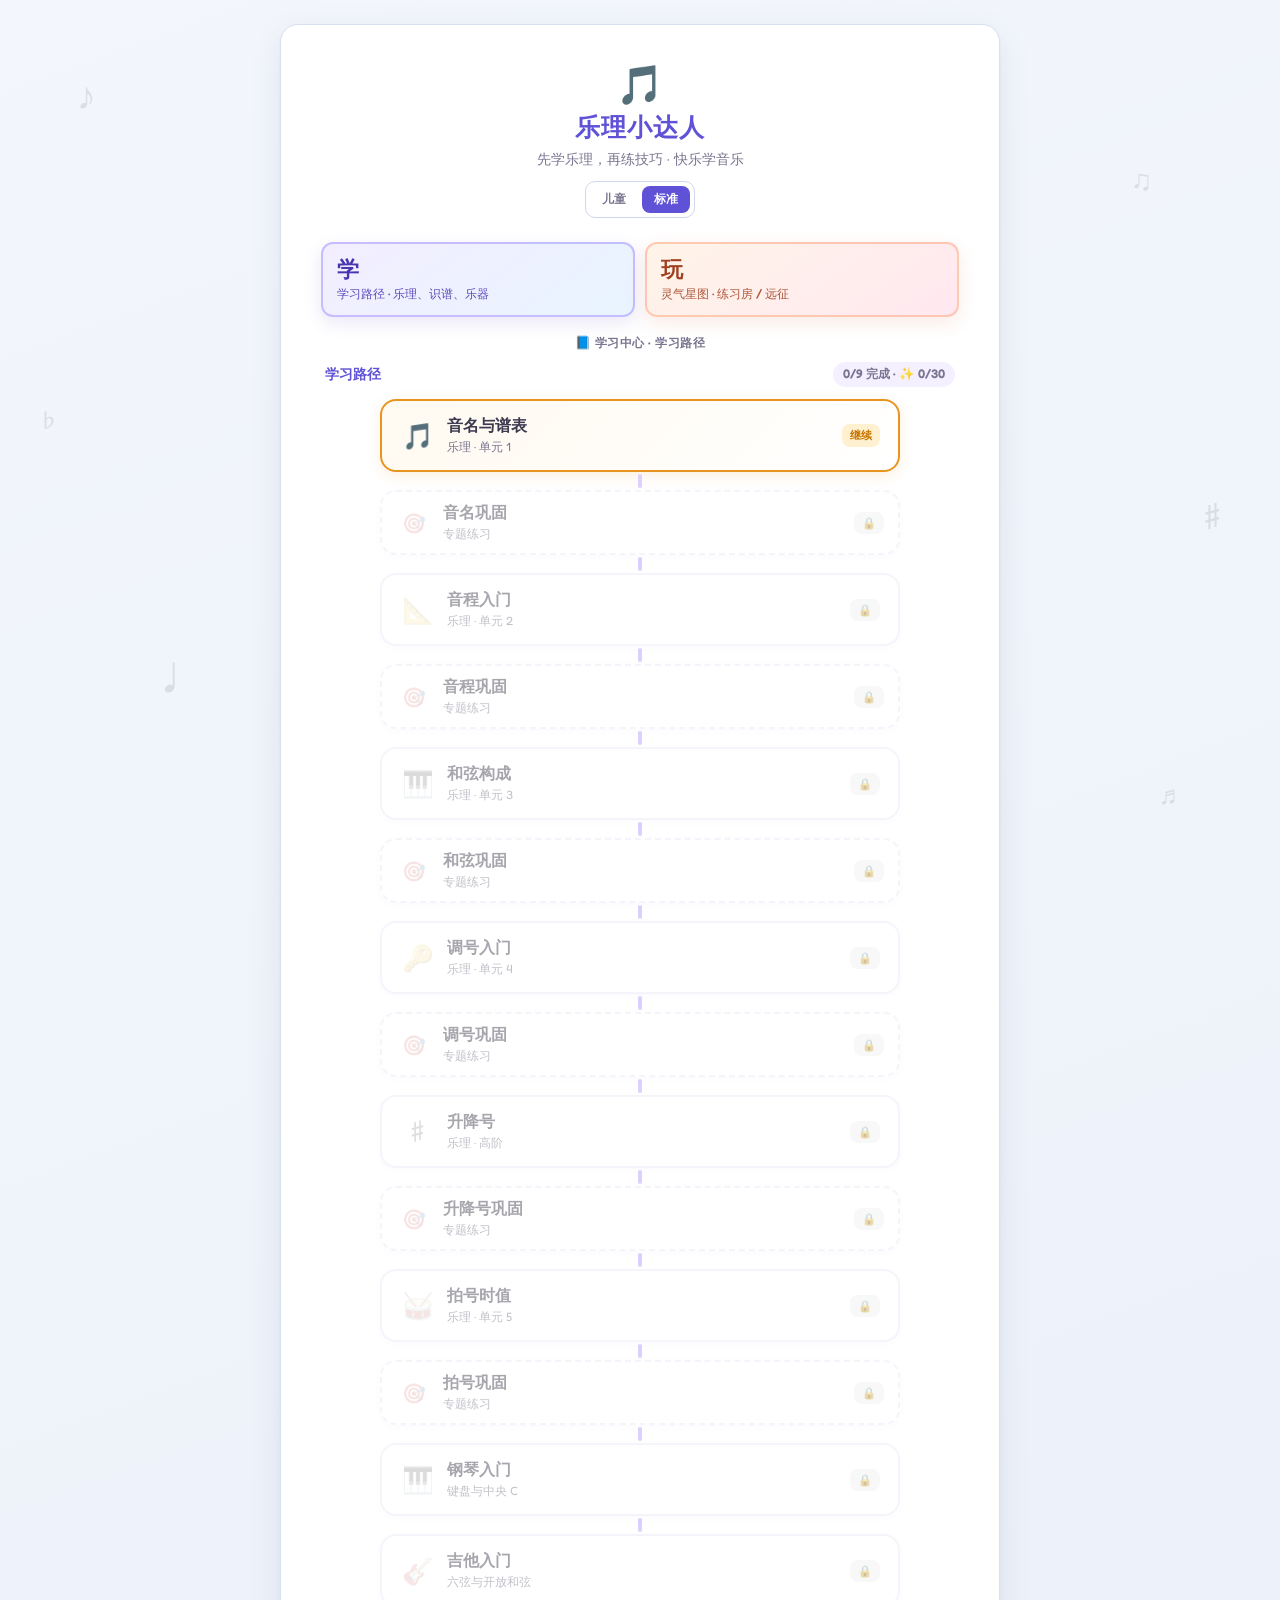
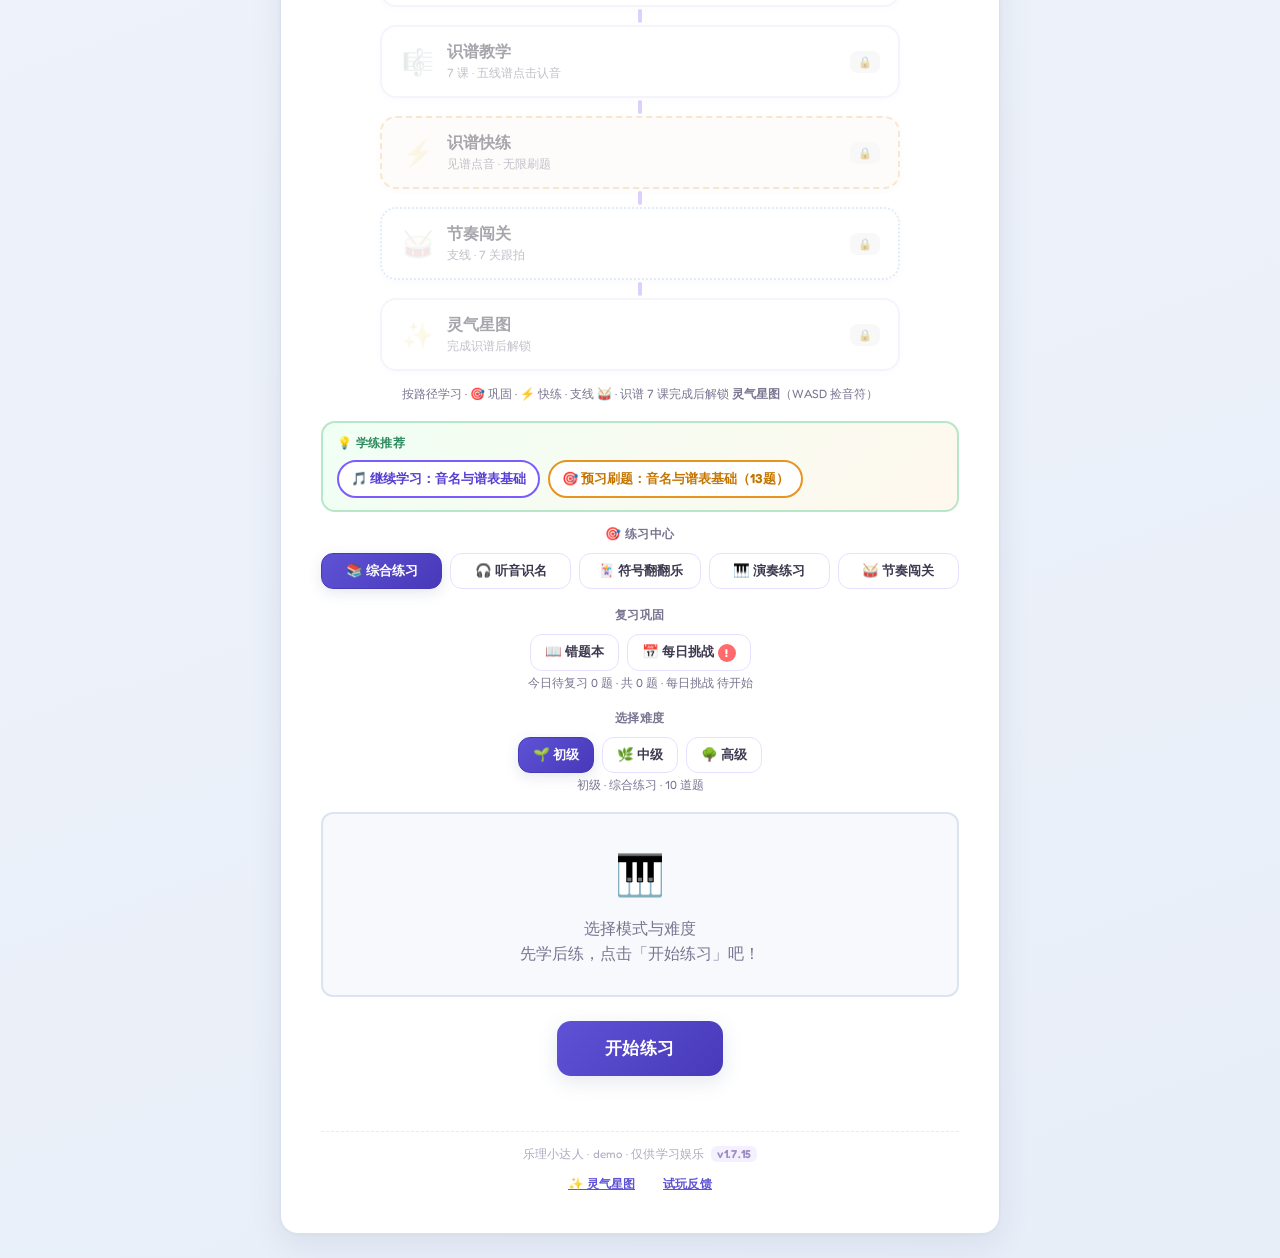
==== commit 4c0ce9fd: "v1.7.15: seal Jul 26 review chapter — survey, STAR, expedition UX, guitar stroke flash. Deliver the " ====
--- a/index.html
+++ b/index.html
@@ -700,6 +700,7 @@
       乐理小达人 · demo · 仅供学习娱乐<span class="version" id="appVersionTag"></span>
       <div class="footer-links">
         <button class="footer-link" type="button" data-module="spirit" id="chipSpiritFooter">✨ 灵气星图</button>
+        <a class="footer-link" href="survey.html">试玩反馈</a>
       </div>
     </footer>
   </main>
@@ -732,7 +733,7 @@
   <script src="modules/share-card/share-card.js"></script>
   <script src="modules/symbol-match/symbol-data.js"></script>
   <script src="modules/symbol-match/symbol-match.js"></script>
-  <script src="modules/perform/perform.js?v=1.7.14"></script>
+  <script src="modules/perform/perform.js?v=1.7.15"></script>
   <script src="modules/spirit-journey/spirit-journey.js"></script>
   <script src="modules/rhythm-game/rhythm-charts.js"></script>
   <script src="modules/rhythm-game/rhythm-engine.js"></script>
--- a/modules/perform/perform.css
+++ b/modules/perform/perform.css
@@ -988,6 +988,30 @@
   50% { box-shadow: 0 0 0 6px rgba(255, 176, 32, 0.15) !important; }
 }
 
+/* 节奏型扫弦方向闪（空格 / 同键续扫） */
+.pf-fretboard { position: relative; }
+.pf-stroke-flash {
+  position: absolute;
+  right: 10px;
+  top: 50%;
+  transform: translateY(-50%) scale(0.85);
+  font-size: 2.4rem;
+  font-weight: 800;
+  color: #ffb020;
+  text-shadow: 0 2px 8px rgba(0, 0, 0, 0.35);
+  opacity: 0;
+  pointer-events: none;
+  z-index: 5;
+}
+.pf-stroke-flash.show {
+  animation: pf-stroke-pop 0.42s ease-out forwards;
+}
+@keyframes pf-stroke-pop {
+  0% { opacity: 0; transform: translateY(-50%) scale(0.6); }
+  25% { opacity: 1; transform: translateY(-50%) scale(1.15); }
+  100% { opacity: 0; transform: translateY(-58%) scale(1); }
+}
+
 /* I47 尤克里里 / 多轨愿景 */
 .pf-uke-neck {
   background: linear-gradient(180deg, #4a3a28 0%, #2e2418 100%);
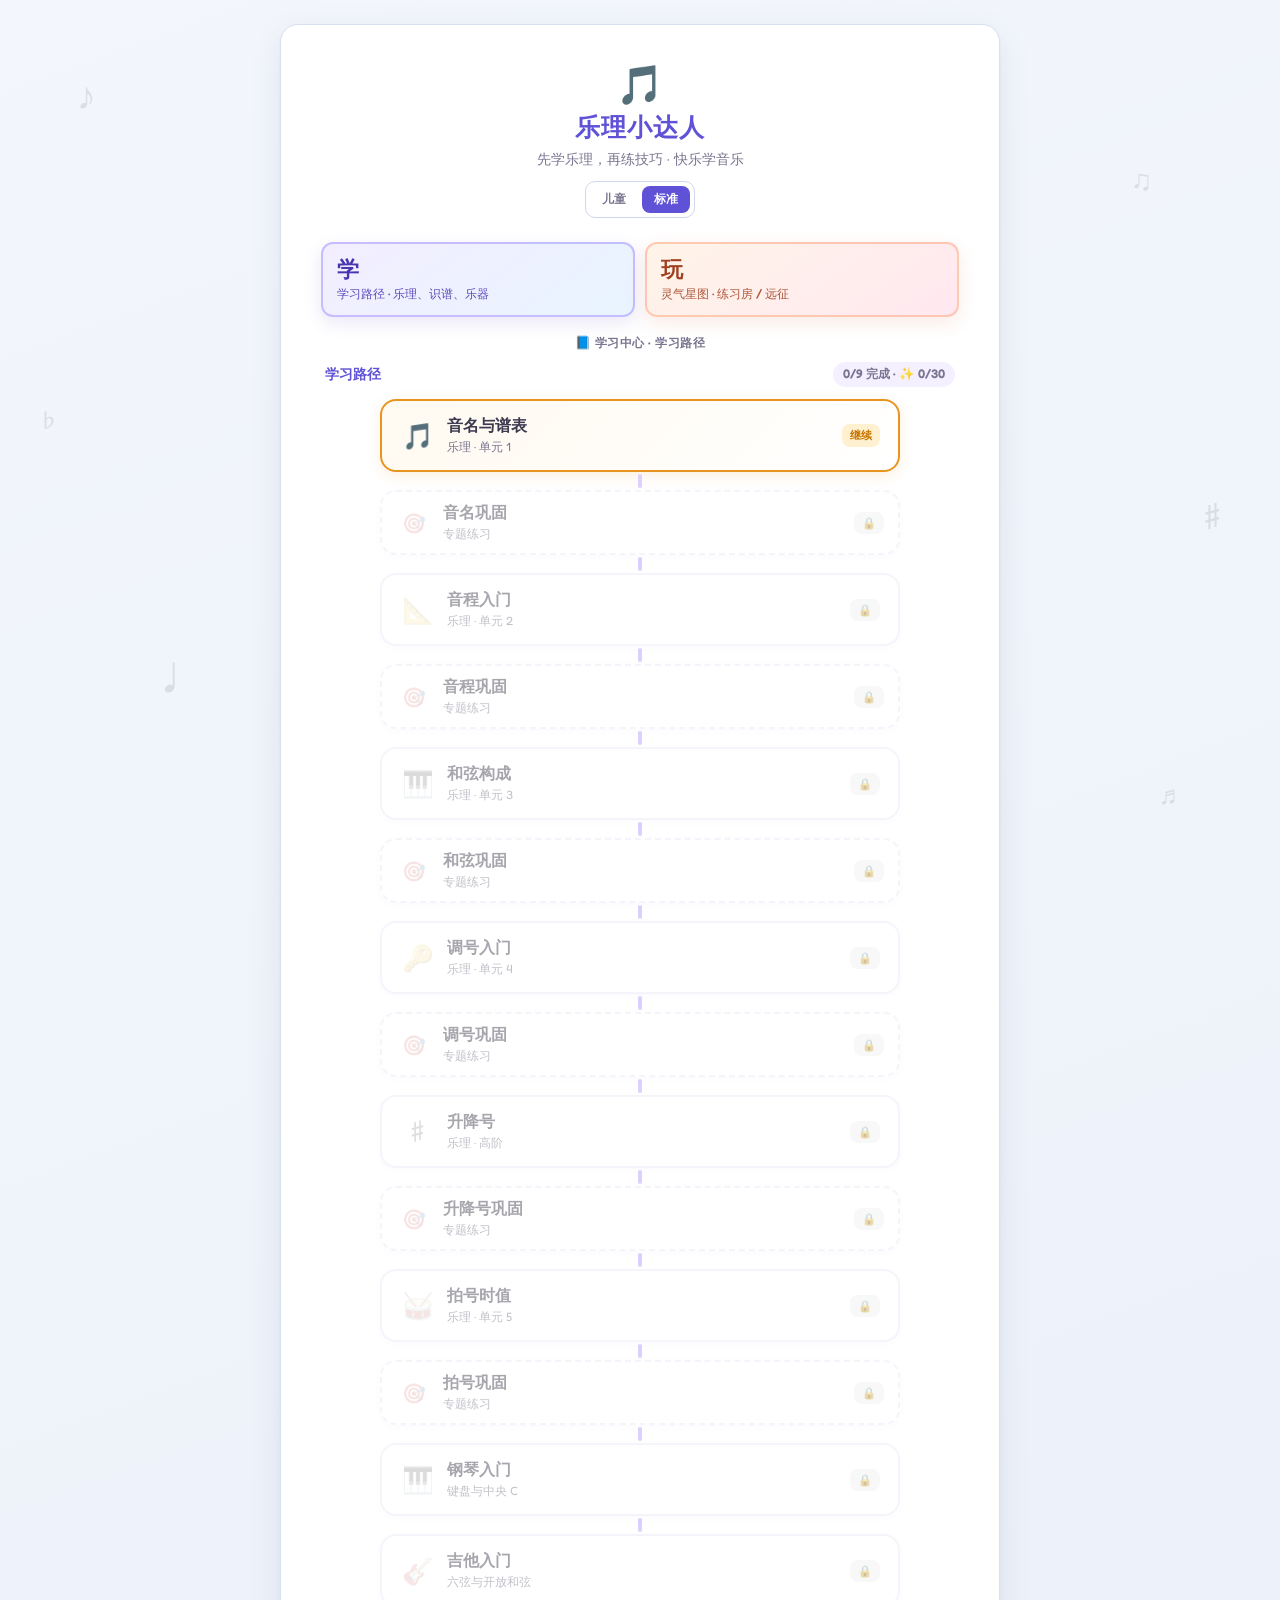
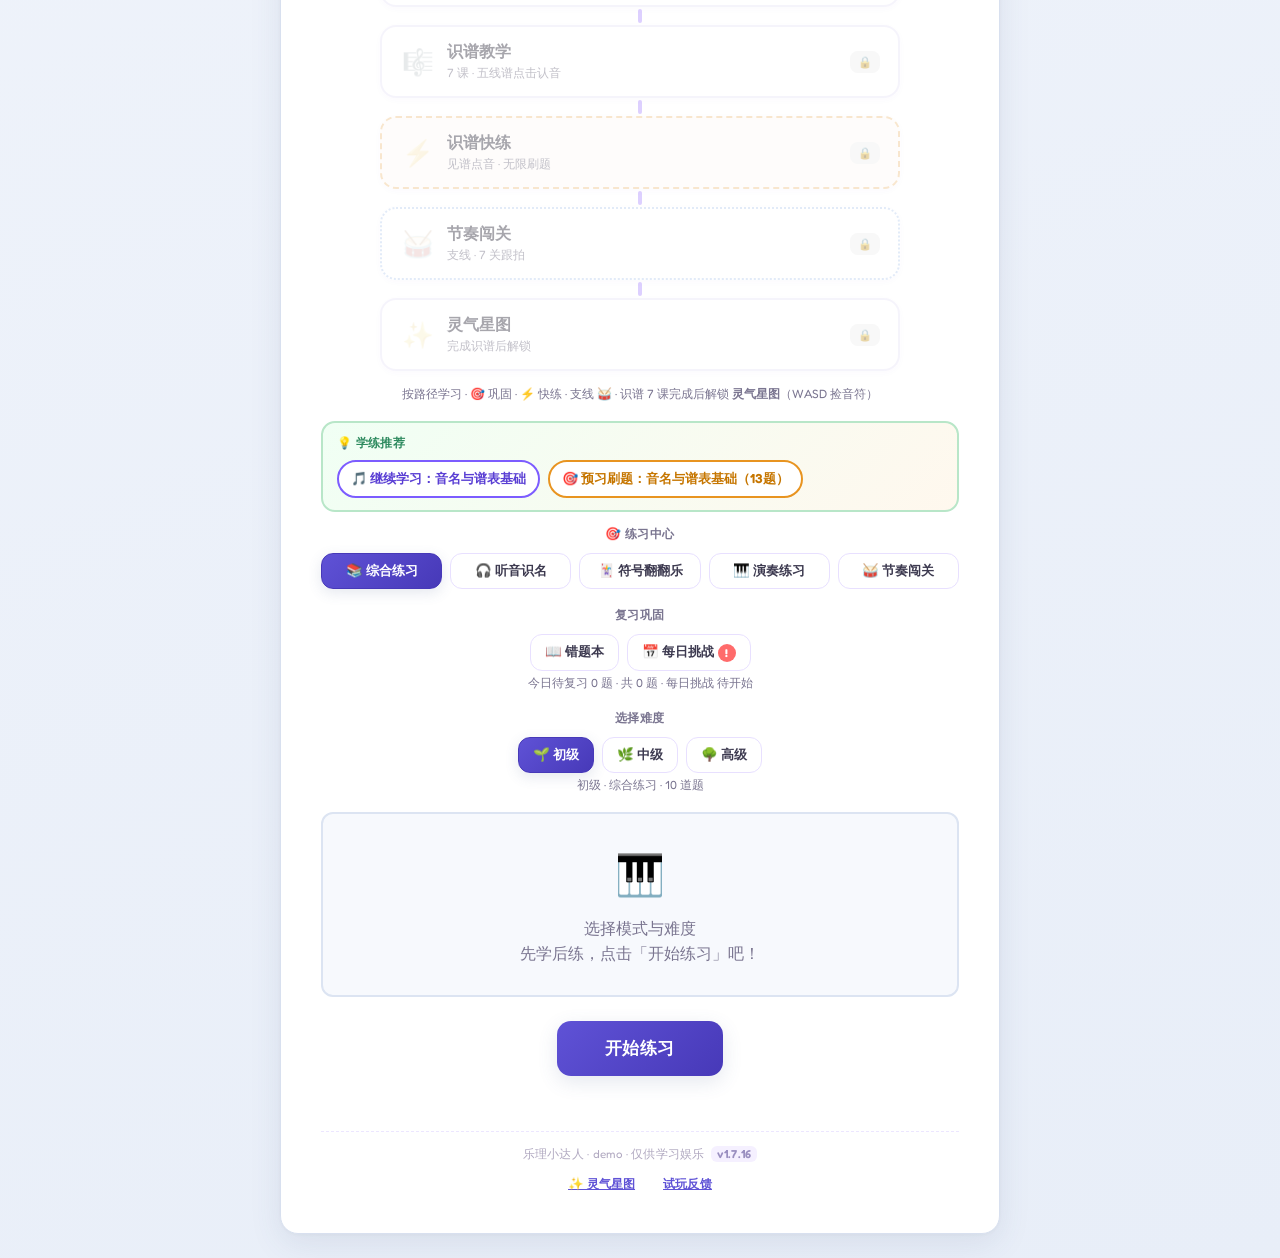
==== commit d1677c34: "v1.7.16: mid-term 48h — dual-gate touch, guitar stroke tap, career/OSS readiness. Tighten the sharea" ====
--- a/index.html
+++ b/index.html
@@ -199,8 +199,15 @@
     body[data-density="kid"] .dual-card strong { font-size: 1.55rem; }
     body[data-density="kid"] .dual-card span { font-size: 0.9rem; }
     body[data-density="std"] .dual-card { border-radius: 12px; }
-    @media (max-width: 420px) {
-      .dual-gate { grid-template-columns: 1fr; }
+    @media (max-width: 560px) {
+      .dual-gate { grid-template-columns: 1fr; gap: 12px; }
+      .dual-card {
+        padding: 16px 16px 14px;
+        min-height: 72px;
+        -webkit-tap-highlight-color: transparent;
+      }
+      .dual-card strong { font-size: 1.5rem; }
+      .dual-card span { font-size: 0.85rem; }
     }
     .dual-gate-pulse {
       outline: 2px solid rgba(124, 92, 255, 0.55);
@@ -535,7 +542,7 @@
   <link rel="stylesheet" href="modules/instrument-intro/instrument-intro.css">
   <link rel="stylesheet" href="modules/sight-reading/sight-reading.css">
   <link rel="stylesheet" href="modules/rhythm-game/rhythm-game.css">
-  <link rel="stylesheet" href="modules/perform/perform.css">
+  <link rel="stylesheet" href="modules/perform/perform.css?v=1.7.16">
   <link rel="stylesheet" href="modules/wrong-book/wrong-book.css">
   <link rel="stylesheet" href="modules/daily-challenge/daily-challenge.css">
   <link rel="stylesheet" href="modules/share-card/share-card.css">
@@ -733,7 +740,7 @@
   <script src="modules/share-card/share-card.js"></script>
   <script src="modules/symbol-match/symbol-data.js"></script>
   <script src="modules/symbol-match/symbol-match.js"></script>
-  <script src="modules/perform/perform.js?v=1.7.15"></script>
+  <script src="modules/perform/perform.js?v=1.7.16"></script>
   <script src="modules/spirit-journey/spirit-journey.js"></script>
   <script src="modules/rhythm-game/rhythm-charts.js"></script>
   <script src="modules/rhythm-game/rhythm-engine.js"></script>
--- a/modules/perform/perform.css
+++ b/modules/perform/perform.css
@@ -937,6 +937,33 @@
 
 .pf-back-btn.hidden { display: none; }
 
+.pf-pattern-row {
+  flex-wrap: wrap;
+  align-items: center;
+  gap: 6px;
+}
+.pf-stroke-tap {
+  background: linear-gradient(135deg, #ffe0a8, #f0a840) !important;
+  border-color: #d4880a !important;
+  color: #4a2a00 !important;
+  font-weight: 800 !important;
+  min-height: 40px;
+  padding-inline: 14px !important;
+}
+.pf-stroke-tap:active {
+  transform: scale(0.96);
+}
+@media (max-width: 560px) {
+  .pf-stroke-tap {
+    flex: 1 1 100%;
+    min-height: 48px;
+    font-size: 1.05rem !important;
+  }
+  .pf-pattern-row .pf-toggle {
+    min-height: 40px;
+  }
+}
+
 /* I52 和弦扫弦模式 */
 .pf-strum-hint {
   text-align: center;
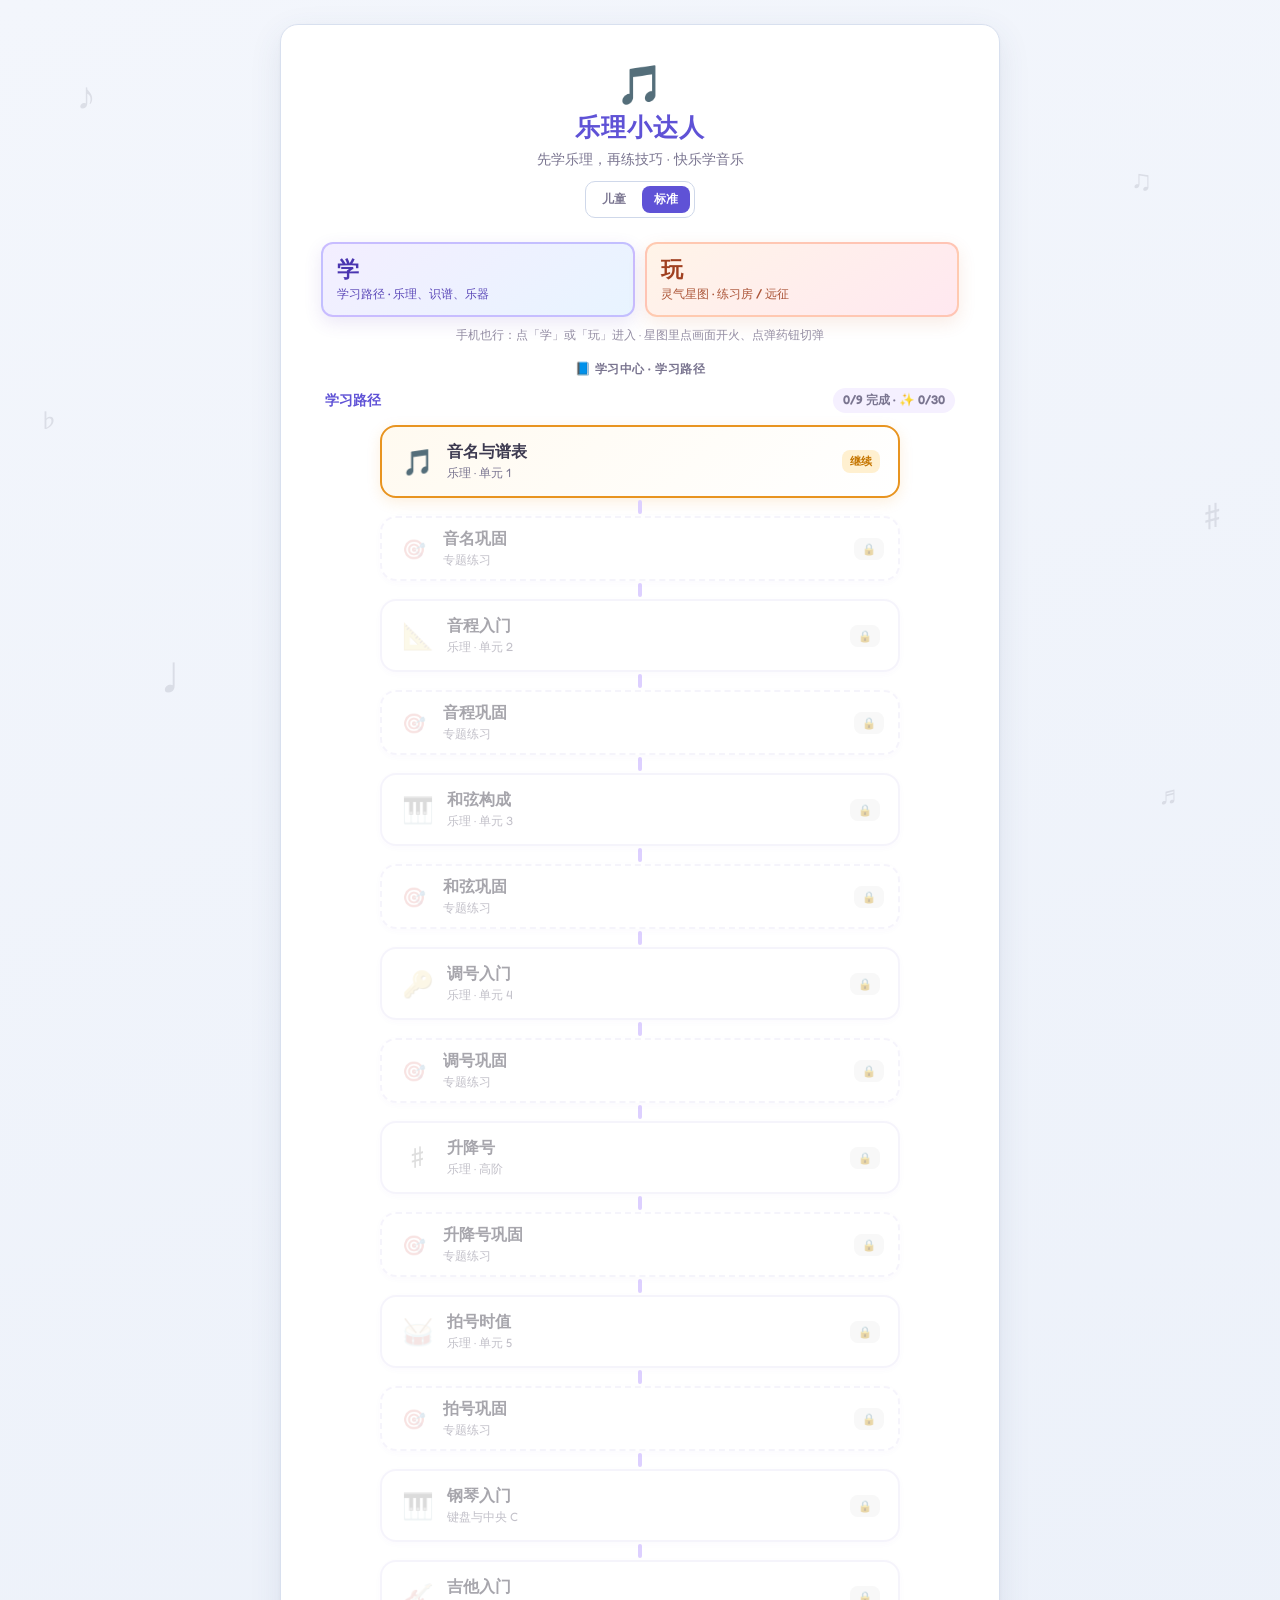
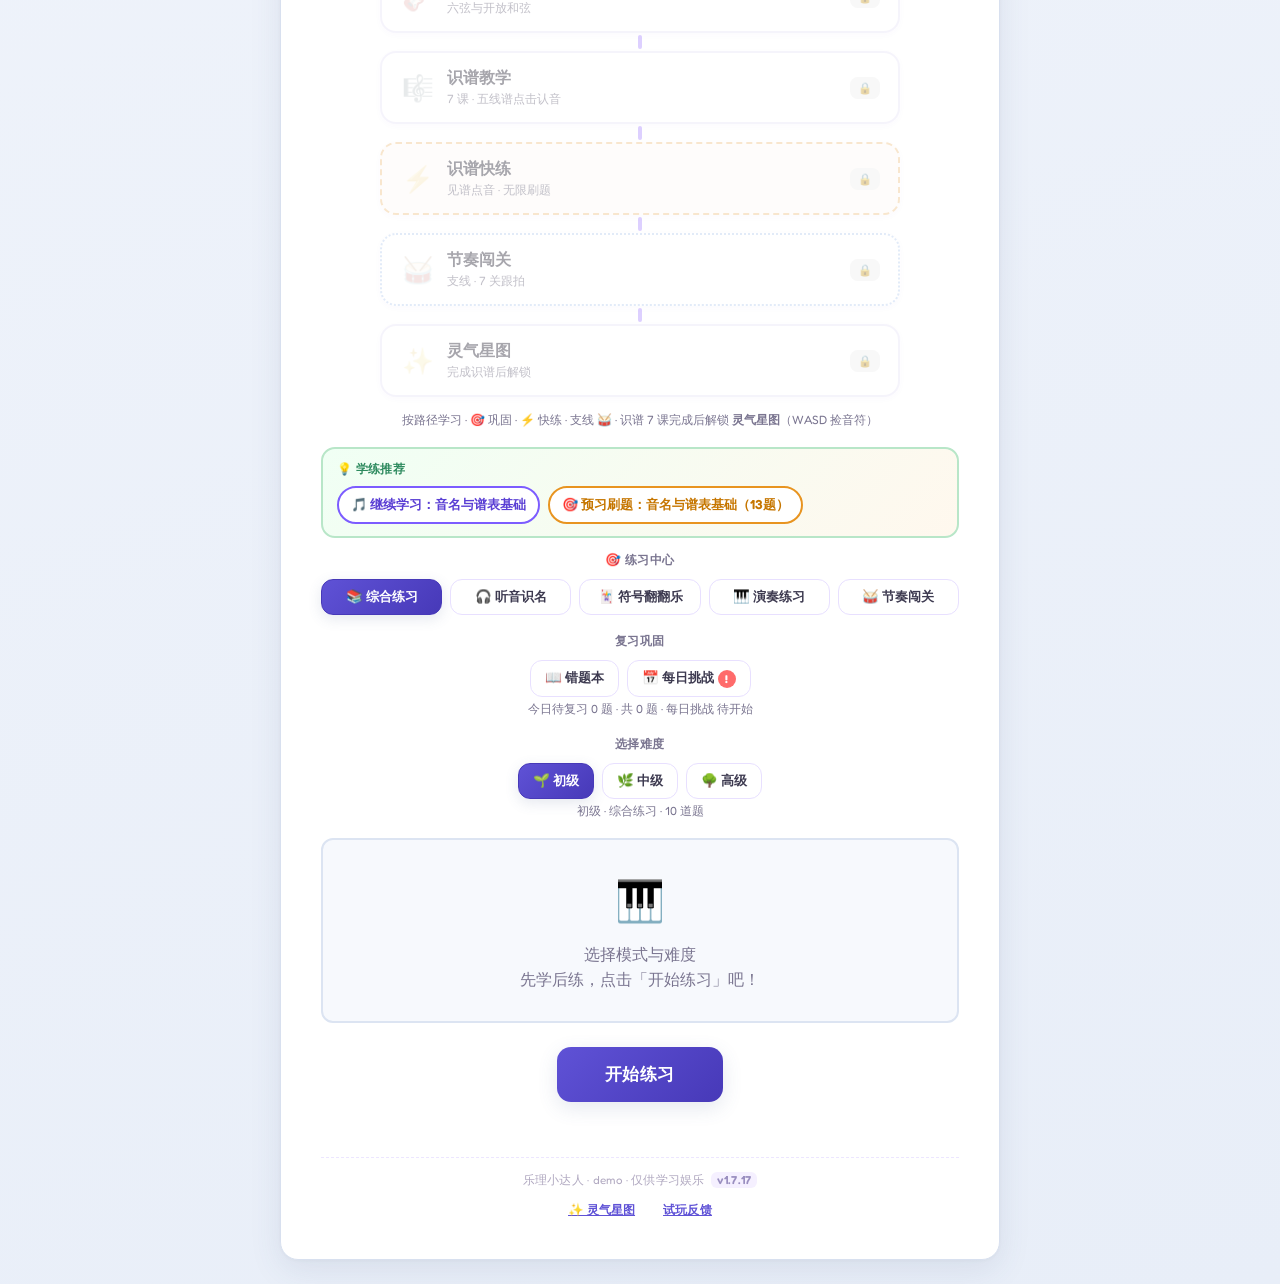
==== commit adb68120: "v1.7.17: mid-term polish — resume align, WeChat share script, first-sector dual-end tips. Co-authore" ====
--- a/index.html
+++ b/index.html
@@ -199,6 +199,15 @@
     body[data-density="kid"] .dual-card strong { font-size: 1.55rem; }
     body[data-density="kid"] .dual-card span { font-size: 0.9rem; }
     body[data-density="std"] .dual-card { border-radius: 12px; }
+    .dual-gate-hint {
+      grid-column: 1 / -1;
+      margin: 0;
+      font-size: 0.72rem;
+      line-height: 1.4;
+      opacity: 0.72;
+      color: var(--muted, #6b6280);
+      text-align: center;
+    }
     @media (max-width: 560px) {
       .dual-gate { grid-template-columns: 1fr; gap: 12px; }
       .dual-card {
@@ -208,6 +217,7 @@
       }
       .dual-card strong { font-size: 1.5rem; }
       .dual-card span { font-size: 0.85rem; }
+      .dual-gate-hint { font-size: 0.8rem; opacity: 0.85; text-align: left; }
     }
     .dual-gate-pulse {
       outline: 2px solid rgba(124, 92, 255, 0.55);
@@ -611,6 +621,7 @@
         <strong>玩</strong>
         <span>灵气星图 · 练习房 / 远征</span>
       </button>
+      <p class="dual-gate-hint" id="dualGateHint">手机也行：点「学」或「玩」进入 · 星图里点画面开火、点弹药钮切弹</p>
     </section>
       <div class="setup-group" id="learnGroup">
         <div class="setup-label">📘 学习中心 · 学习路径</div>
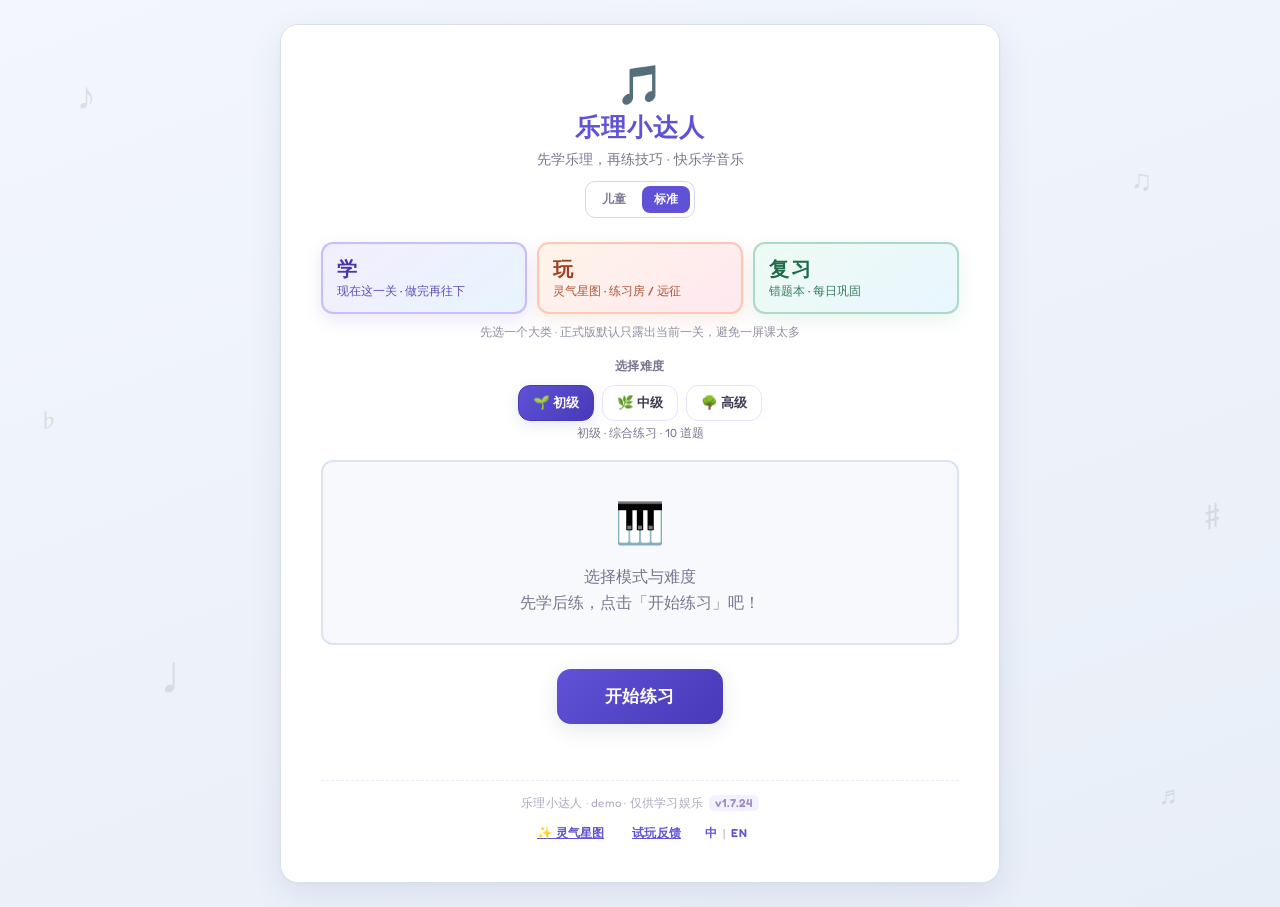
==== commit 36b73449: "v1.7.24: wire bilingual Tencent survey URLs, language gateway, and share docs. Co-authored-by: Curso" ====
--- a/index.html
+++ b/index.html
@@ -162,10 +162,10 @@
       padding: 36px 32px 32px; border: 3px solid #f0ebff;
     }
 
-    /* I61 壳双核入口：学 ‖ 玩 并行，非单列学习 */
+    /* I69 壳三门：学 ‖ 玩 ‖ 复习（对等大类） */
     .dual-gate {
       display: grid;
-      grid-template-columns: 1fr 1fr;
+      grid-template-columns: 1fr 1fr 1fr;
       gap: 10px;
       margin: 0 0 18px;
     }
@@ -174,16 +174,17 @@
       text-align: left; cursor: pointer; touch-action: manipulation;
       border-radius: 16px; padding: 14px 14px 12px;
       border: 2px solid transparent; font-family: inherit;
-      transition: transform 0.15s ease, box-shadow 0.15s ease;
+      transition: transform 0.15s ease, box-shadow 0.15s ease, opacity 0.15s ease;
     }
     .dual-card strong {
-      font-size: 1.35rem; letter-spacing: 0.12em; line-height: 1.1;
+      font-size: 1.25rem; letter-spacing: 0.12em; line-height: 1.1;
     }
     .dual-card span {
-      font-size: 0.78rem; line-height: 1.35; opacity: 0.88; font-weight: 500;
+      font-size: 0.72rem; line-height: 1.35; opacity: 0.88; font-weight: 500;
     }
     .dual-card:hover { transform: translateY(-2px); }
     .dual-card:active { transform: translateY(0); }
+    .dual-card.is-active { outline: 2px solid rgba(124, 92, 255, 0.45); outline-offset: 2px; }
     .dual-learn {
       background: linear-gradient(145deg, #f3eeff 0%, #e8f4ff 100%);
       border-color: rgba(124, 92, 255, 0.35);
@@ -196,8 +197,14 @@
       color: #a04020;
       box-shadow: 0 6px 18px rgba(200, 90, 40, 0.12);
     }
-    body[data-density="kid"] .dual-card strong { font-size: 1.55rem; }
-    body[data-density="kid"] .dual-card span { font-size: 0.9rem; }
+    .dual-review {
+      background: linear-gradient(145deg, #eefaf3 0%, #e8f7ff 100%);
+      border-color: rgba(46, 160, 110, 0.35);
+      color: #1f6b4a;
+      box-shadow: 0 6px 18px rgba(40, 140, 90, 0.1);
+    }
+    body[data-density="kid"] .dual-card strong { font-size: 1.4rem; }
+    body[data-density="kid"] .dual-card span { font-size: 0.85rem; }
     body[data-density="std"] .dual-card { border-radius: 12px; }
     .dual-gate-hint {
       grid-column: 1 / -1;
@@ -208,6 +215,8 @@
       color: var(--muted, #6b6280);
       text-align: center;
     }
+    .gate-panel.hidden-gate { display: none !important; }
+    .setup-group.setup-secondary { opacity: 0.92; }
     @media (max-width: 560px) {
       .dual-gate { grid-template-columns: 1fr; gap: 12px; }
       .dual-card {
@@ -215,7 +224,7 @@
         min-height: 72px;
         -webkit-tap-highlight-color: transparent;
       }
-      .dual-card strong { font-size: 1.5rem; }
+      .dual-card strong { font-size: 1.45rem; }
       .dual-card span { font-size: 0.85rem; }
       .dual-gate-hint { font-size: 0.8rem; opacity: 0.85; text-align: left; }
     }
@@ -534,6 +543,15 @@
       cursor: pointer; text-decoration: underline; padding: 4px 8px;
     }
     .footer-link:hover { color: var(--primary-dark); }
+    .footer-survey-langs {
+      display: inline-flex; align-items: center; gap: 2px;
+      font-size: 0.72rem; font-weight: 600; color: #9a8fc0;
+    }
+    .footer-survey-langs a {
+      color: var(--primary); text-decoration: none; padding: 2px 4px;
+    }
+    .footer-survey-langs a:hover { color: var(--primary-dark); text-decoration: underline; }
+    .footer-survey-langs .sep { opacity: 0.5; user-select: none; }
 
     .app-footer {
       text-align: center; margin-top: 20px; padding-top: 14px;
@@ -612,19 +630,23 @@
     <!-- 开始设置 -->
     <section class="setup-panel" id="setupPanel">
     <!-- I61 双核入口：理论 ‖ 游戏并行（随 setup 显隐） -->
-    <section class="dual-gate" id="dualGate" aria-label="学与玩双核入口">
+    <section class="dual-gate" id="dualGate" aria-label="学玩复习三门入口">
       <button type="button" class="dual-card dual-learn" id="gateLearn">
         <strong>学</strong>
-        <span>学习路径 · 乐理、识谱、乐器</span>
+        <span>现在这一关 · 做完再往下</span>
       </button>
       <button type="button" class="dual-card dual-play" id="gatePlay">
         <strong>玩</strong>
         <span>灵气星图 · 练习房 / 远征</span>
       </button>
-      <p class="dual-gate-hint" id="dualGateHint">手机也行：点「学」或「玩」进入 · 星图里点画面开火、点弹药钮切弹</p>
+      <button type="button" class="dual-card dual-review" id="gateReview">
+        <strong>复习</strong>
+        <span>错题本 · 每日巩固</span>
+      </button>
+      <p class="dual-gate-hint" id="dualGateHint">先选一个大类 · 正式版默认只露出当前一关，避免一屏课太多</p>
     </section>
-      <div class="setup-group" id="learnGroup">
-        <div class="setup-label">📘 学习中心 · 学习路径</div>
+      <div class="setup-group gate-panel hidden-gate" id="learnGroup">
+        <div class="setup-label">📘 学 · 当前焦点</div>
         <div id="learningPathRoot"></div>
         <div class="chip-row lp-quick-fallback hidden" id="learnChipFallback" aria-hidden="true">
           <button class="chip chip-learn" type="button" data-module="theory" id="chipTheory">📖 乐理入门<span class="chip-badge hidden" id="theoryProgressBadge"></span></button>
@@ -635,12 +657,12 @@
           <button class="chip chip-learn" type="button" data-module="violin" id="chipViolin">🎻 小提琴</button>
         </div>
       </div>
-      <div class="learn-recommend hidden" id="learnRecommend" aria-live="polite">
+      <div class="learn-recommend hidden gate-panel hidden-gate" id="learnRecommend" aria-live="polite">
         <div class="learn-recommend-label">💡 学练推荐</div>
         <div class="learn-recommend-row" id="learnRecommendRow"></div>
       </div>
-      <div class="setup-group">
-        <div class="setup-label">🎯 练习中心</div>
+      <div class="setup-group setup-secondary gate-panel hidden-gate" id="practiceGroup">
+        <div class="setup-label">🎯 更多练习（可选）</div>
         <div class="chip-row">
           <button class="chip chip-mode selected" type="button" data-mode="quiz">📚 综合练习</button>
           <button class="chip chip-mode" type="button" data-mode="audio">🎧 听音识名</button>
@@ -649,8 +671,8 @@
           <button class="chip chip-mode" type="button" data-module="rhythm" id="chipRhythm">🥁 节奏闯关</button>
         </div>
       </div>
-      <div class="setup-group density-advanced" id="reviewGroup">
-        <div class="setup-label">复习巩固</div>
+      <div class="setup-group gate-panel hidden-gate" id="reviewGroup">
+        <div class="setup-label">📗 复习巩固</div>
         <div class="chip-row">
           <button class="chip chip-review chip-soon" type="button" disabled id="chipWrongBook" data-module="wrongbook" title="Phase 2">📖 错题本<span class="chip-badge hidden" id="wrongBookDueBadge">0</span></button>
           <button class="chip chip-review chip-soon chip-daily" type="button" disabled id="chipDailyChallenge" data-module="daily" title="Phase 2">📅 每日挑战<span class="chip-badge hidden" id="dailyChallengeBadge">0</span></button>
@@ -719,6 +741,9 @@
       <div class="footer-links">
         <button class="footer-link" type="button" data-module="spirit" id="chipSpiritFooter">✨ 灵气星图</button>
         <a class="footer-link" href="survey.html">试玩反馈</a>
+        <span class="footer-survey-langs" aria-label="问卷语言">
+          <a href="survey.html?lang=zh" title="中文问卷">中</a><span class="sep">|</span><a href="survey.html?lang=en" title="English survey">EN</a>
+        </span>
       </div>
     </footer>
   </main>
@@ -876,20 +901,32 @@
 
       window.refreshLearnBadges = refreshLearnBadges;
 
+      function collapseHomeGatePanels() {
+        ["learnGroup", "practiceGroup", "reviewGroup", "learnRecommend"].forEach((id) => {
+          const el = document.getElementById(id);
+          if (el) el.classList.add("hidden-gate");
+        });
+        ["gateLearn", "gatePlay", "gateReview"].forEach((id) => {
+          document.getElementById(id)?.classList.remove("is-active");
+        });
+      }
+      window.collapseHomeGatePanels = collapseHomeGatePanels;
+
       function showQuizModule() {
         activeModule = "quiz";
         hideAllModules();
         document.body.classList.remove("module-open");
         quizShell.classList.remove("hidden");
         difficultyGroup.classList.remove("hidden");
-        if (reviewGroup) reviewGroup.classList.remove("hidden");
+        collapseHomeGatePanels();
         btnStart.classList.remove("hidden");
         headerSub.textContent = homeSub();
         if (typeof refreshReviewHint === "function") refreshReviewHint();
         refreshLearnBadges();
-        if (typeof refreshLearnRecommend === "function") refreshLearnRecommend();
         if (window.LearningPath) {
-          LearningPath.render(document.getElementById("learningPathRoot"));
+          LearningPath.render(document.getElementById("learningPathRoot"), {
+            mode: LearningPath.defaultPathMode ? LearningPath.defaultPathMode() : "focus"
+          });
         }
         if (typeof state !== "undefined" && !state.playing) {
           scoreBar.classList.remove("hidden");
@@ -1232,11 +1269,35 @@
         spiritFooter.addEventListener("click", () => showSpiritModule());
       }
 
-      // I61 壳双核：学 → 路径；玩 → 星图（与页脚同入口，首页更显眼）
+      // I69 三门：学 → 焦点路径；玩 → 星图；复习 → 错题/每日
       const gateLearn = document.getElementById("gateLearn");
       const gatePlay = document.getElementById("gatePlay");
+      const gateReview = document.getElementById("gateReview");
+      function setGateActive(which) {
+        [gateLearn, gatePlay, gateReview].forEach((el) => el && el.classList.remove("is-active"));
+        if (which) which.classList.add("is-active");
+      }
+      function showGatePanel(name) {
+        const learn = document.getElementById("learnGroup");
+        const practice = document.getElementById("practiceGroup");
+        const review = document.getElementById("reviewGroup");
+        const recommend = document.getElementById("learnRecommend");
+        const showLearn = name === "learn";
+        const showReview = name === "review";
+        if (learn) learn.classList.toggle("hidden-gate", !showLearn);
+        if (practice) practice.classList.toggle("hidden-gate", !showLearn);
+        if (recommend) {
+          if (!showLearn) recommend.classList.add("hidden-gate");
+        }
+        if (review) {
+          review.classList.toggle("hidden-gate", !showReview);
+          if (showReview) review.classList.remove("hidden");
+        }
+      }
       if (gateLearn) {
         gateLearn.addEventListener("click", () => {
+          setGateActive(gateLearn);
+          showGatePanel("learn");
           const learn = document.getElementById("learnGroup");
           if (learn) {
             learn.classList.add("dual-gate-pulse");
@@ -1244,12 +1305,38 @@
             setTimeout(() => learn.classList.remove("dual-gate-pulse"), 1800);
           }
           if (window.LearningPath) {
-            LearningPath.render(document.getElementById("learningPathRoot"));
+            LearningPath.render(document.getElementById("learningPathRoot"), {
+              mode: LearningPath.defaultPathMode ? LearningPath.defaultPathMode() : "focus"
+            });
           }
+          if (typeof refreshLearnRecommend === "function") refreshLearnRecommend();
+          const recommend = document.getElementById("learnRecommend");
+          if (recommend && !recommend.classList.contains("hidden")) {
+            recommend.classList.remove("hidden-gate");
+          }
         });
       }
       if (gatePlay) {
-        gatePlay.addEventListener("click", () => showSpiritModule());
+        gatePlay.addEventListener("click", () => {
+          setGateActive(gatePlay);
+          showSpiritModule();
+        });
+      }
+      if (gateReview) {
+        gateReview.addEventListener("click", () => {
+          setGateActive(gateReview);
+          showGatePanel("review");
+          const review = document.getElementById("reviewGroup");
+          if (review) {
+            review.classList.add("dual-gate-pulse");
+            review.scrollIntoView({ behavior: "smooth", block: "start" });
+            setTimeout(() => review.classList.remove("dual-gate-pulse"), 1800);
+          }
+          const wb = document.getElementById("chipWrongBook");
+          if (wb && window.AppFeatures && AppFeatures.wrongBook && !wb.disabled) {
+            /* 有待复习时可一键进错题本 */
+          }
+        });
       }
 
       const bubbleHub = document.getElementById("bubbleHub");
@@ -1301,8 +1388,18 @@
       });
 
       refreshLearnBadges();
-      if (typeof refreshLearnRecommend === "function") refreshLearnRecommend();
-      if (window.LearningPath) LearningPath.render(document.getElementById("learningPathRoot"));
+      // I69/I70：首屏只露三门；学/复习面板点开后再展开（减少「课好多」压力）
+      const learnG = document.getElementById("learnGroup");
+      const practiceG = document.getElementById("practiceGroup");
+      const reviewG = document.getElementById("reviewGroup");
+      if (learnG) learnG.classList.add("hidden-gate");
+      if (practiceG) practiceG.classList.add("hidden-gate");
+      if (reviewG) reviewG.classList.add("hidden-gate");
+      if (window.LearningPath) {
+        LearningPath.render(document.getElementById("learningPathRoot"), {
+          mode: LearningPath.defaultPathMode ? LearningPath.defaultPathMode() : "focus"
+        });
+      }
     })();
   </script>
 
@@ -2048,7 +2145,7 @@
       audioZone.classList.add("hidden");
       questionPlaceholder.classList.remove("hidden");
       setupPanel.classList.remove("hidden");
-      if (reviewGroup) reviewGroup.classList.remove("hidden");
+      if (typeof window.collapseHomeGatePanels === "function") window.collapseHomeGatePanels();
       scoreBar.classList.add("hidden");
       diffBadge.textContent = "";
       resetQuestionArea();
@@ -2093,7 +2190,7 @@
       audioZone.classList.add("hidden");
       questionPlaceholder.classList.remove("hidden");
       setupPanel.classList.remove("hidden");
-      if (reviewGroup) reviewGroup.classList.remove("hidden");
+      if (typeof window.collapseHomeGatePanels === "function") window.collapseHomeGatePanels();
       scoreBar.classList.add("hidden");
       diffBadge.textContent = "";
       resetQuestionArea();
@@ -2126,7 +2223,7 @@
       audioZone.classList.add("hidden");
       questionPlaceholder.classList.remove("hidden");
       setupPanel.classList.remove("hidden");
-      if (reviewGroup) reviewGroup.classList.remove("hidden");
+      if (typeof window.collapseHomeGatePanels === "function") window.collapseHomeGatePanels();
       scoreBar.classList.add("hidden");
       diffBadge.textContent = "";
       refreshReviewHint();
--- a/core/learning-path.css
+++ b/core/learning-path.css
@@ -244,3 +244,58 @@
   opacity: 1;
   transform: translateX(-50%) translateY(0);
 }
+
+/* I70 正式版焦点卡 */
+.lp-focus-lead {
+  margin: 0 0 10px;
+  font-size: 0.82rem;
+  font-weight: 600;
+  color: var(--text-light, #7a728f);
+  text-align: center;
+}
+.lp-focus-card {
+  max-width: 400px;
+  margin: 0 auto 10px;
+}
+.lp-node.lp-focus-main {
+  padding: 16px 16px;
+  border-width: 3px;
+}
+.lp-focus-cta {
+  display: inline-block;
+  margin-top: 6px;
+  font-size: 0.8rem;
+  font-weight: 700;
+  color: var(--accent-dark, #c97810);
+}
+.lp-focus-next {
+  text-align: center;
+  font-size: 0.8rem;
+  font-weight: 600;
+  color: var(--text-light, #7a728f);
+  margin: 0 0 12px;
+}
+.lp-focus-next span {
+  font-weight: 500;
+  opacity: 0.8;
+}
+.lp-toggle-mode {
+  display: block;
+  margin: 4px auto 10px;
+  border: 0;
+  background: transparent;
+  color: var(--primary, #7c5cff);
+  font-family: inherit;
+  font-size: 0.82rem;
+  font-weight: 700;
+  text-decoration: underline;
+  cursor: pointer;
+  padding: 6px 10px;
+}
+.lp-toggle-mode:hover { opacity: 0.85; }
+.lp-hint code {
+  font-size: 0.85em;
+  background: #f5f0ff;
+  padding: 1px 5px;
+  border-radius: 4px;
+}
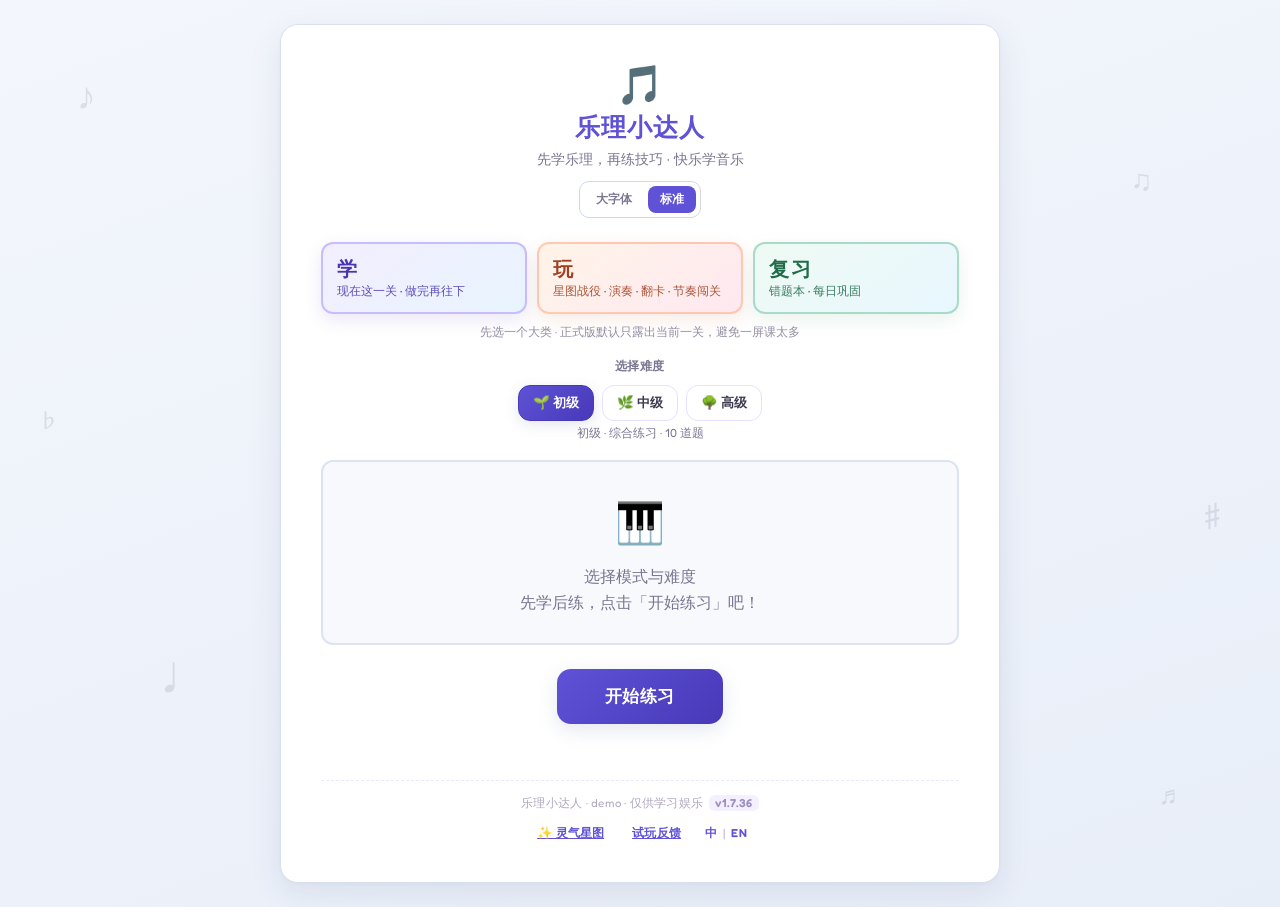
==== commit b5be8f1e: "v1.7.36: ship I75 learn onboarding and sync survey/docs flywheel for learnability. EOF  Co-authored-" ====
--- a/index.html
+++ b/index.html
@@ -217,6 +217,157 @@
     }
     .gate-panel.hidden-gate { display: none !important; }
     .setup-group.setup-secondary { opacity: 0.92; }
+
+    /* I74 玩枢纽：星图大卡 + 演奏/翻卡/节奏小卡 */
+    #playHub {
+      margin-bottom: 8px;
+    }
+    .play-hub-top {
+      display: flex;
+      align-items: center;
+      justify-content: space-between;
+      gap: 10px;
+      margin-bottom: 12px;
+    }
+    .play-hub-top .setup-label { margin-bottom: 0; text-align: left; flex: 1; }
+    .play-hub-back {
+      font-family: inherit;
+      font-size: 0.88rem;
+      font-weight: 700;
+      padding: 8px 14px;
+      border-radius: 999px;
+      border: 2px solid rgba(124, 92, 255, 0.35);
+      background: #fff;
+      color: var(--primary-dark);
+      cursor: pointer;
+      flex-shrink: 0;
+      touch-action: manipulation;
+    }
+    .play-hub-back:hover { background: #f5f0ff; }
+    .play-card {
+      display: flex;
+      flex-direction: column;
+      width: 100%;
+      text-align: left;
+      font-family: inherit;
+      cursor: pointer;
+      touch-action: manipulation;
+      border: 2.5px solid transparent;
+      transition: transform 0.15s ease, box-shadow 0.15s ease;
+      -webkit-tap-highlight-color: transparent;
+    }
+    .play-card:hover { transform: translateY(-2px); }
+    .play-card:active { transform: translateY(0); }
+    .play-card-hero {
+      border-radius: 18px;
+      overflow: hidden;
+      padding: 0;
+      background: linear-gradient(145deg, #fff4e8 0%, #ffe8f0 55%, #f3eeff 100%);
+      border-color: rgba(255, 140, 90, 0.45);
+      box-shadow: 0 8px 24px rgba(200, 90, 40, 0.14);
+      color: #a04020;
+    }
+    .play-card-art {
+      position: relative;
+      height: 132px;
+      background:
+        radial-gradient(ellipse at 30% 40%, rgba(255, 200, 120, 0.55) 0%, transparent 55%),
+        radial-gradient(ellipse at 75% 30%, rgba(124, 92, 255, 0.35) 0%, transparent 50%),
+        linear-gradient(135deg, #2a1848 0%, #4a2f8a 42%, #c67600 100%);
+      display: flex;
+      align-items: center;
+      justify-content: center;
+      overflow: hidden;
+    }
+    .play-card-art::before {
+      content: "✦  ♪  ★  ♫  ✦";
+      font-size: 1.35rem;
+      letter-spacing: 0.35em;
+      color: rgba(255, 245, 220, 0.55);
+      font-weight: 700;
+    }
+    .play-card-art::after {
+      content: "截图占位";
+      position: absolute;
+      right: 10px;
+      bottom: 8px;
+      font-size: 0.68rem;
+      font-weight: 600;
+      color: rgba(255, 255, 255, 0.55);
+      letter-spacing: 0.04em;
+    }
+    .play-card-body {
+      padding: 14px 16px 16px;
+      display: flex;
+      flex-direction: column;
+      gap: 4px;
+    }
+    .play-card-body strong {
+      font-size: 1.28rem;
+      letter-spacing: 0.06em;
+      line-height: 1.2;
+    }
+    .play-card-body span {
+      font-size: 0.82rem;
+      font-weight: 500;
+      opacity: 0.88;
+      line-height: 1.35;
+    }
+    .play-hub-divider {
+      height: 1px;
+      margin: 16px 4px 14px;
+      background: linear-gradient(90deg, transparent, rgba(124, 92, 255, 0.28), rgba(255, 140, 90, 0.35), transparent);
+      border: 0;
+    }
+    .play-card-row {
+      display: grid;
+      grid-template-columns: 1fr 1fr 1fr;
+      gap: 10px;
+    }
+    .play-card-sm {
+      border-radius: 14px;
+      padding: 14px 12px 12px;
+      min-height: 88px;
+      gap: 6px;
+      background: linear-gradient(145deg, #f8f5ff 0%, #fff8ee 100%);
+      border-color: rgba(124, 92, 255, 0.28);
+      box-shadow: 0 4px 14px rgba(90, 60, 180, 0.1);
+      color: #4a35b0;
+    }
+    .play-card-sm .play-sm-icon {
+      font-size: 1.45rem;
+      line-height: 1;
+    }
+    .play-card-sm strong {
+      font-size: 0.98rem;
+      letter-spacing: 0.04em;
+      line-height: 1.2;
+    }
+    .play-card-sm span {
+      font-size: 0.7rem;
+      font-weight: 500;
+      opacity: 0.82;
+      line-height: 1.3;
+    }
+    .play-card-sm[data-play="perform"] {
+      background: linear-gradient(145deg, #fff8ee 0%, #ffe8f0 100%);
+      border-color: rgba(232, 148, 32, 0.4);
+      color: #a05010;
+    }
+    .play-card-sm[data-play="symbol"] {
+      background: linear-gradient(145deg, #f3eeff 0%, #e8f4ff 100%);
+      border-color: rgba(124, 92, 255, 0.35);
+      color: #4a35b0;
+    }
+    .play-card-sm[data-play="rhythm"] {
+      background: linear-gradient(145deg, #eefaf3 0%, #fff4e8 100%);
+      border-color: rgba(46, 160, 110, 0.35);
+      color: #1f6b4a;
+    }
+    body[data-density="kid"] .play-card-body strong { font-size: 1.4rem; }
+    body[data-density="kid"] .play-card-sm strong { font-size: 1.1rem; }
+    body[data-density="std"] .play-card-hero,
+    body[data-density="std"] .play-card-sm { border-radius: 12px; }
     @media (max-width: 560px) {
       .dual-gate { grid-template-columns: 1fr; gap: 12px; }
       .dual-card {
@@ -227,6 +378,14 @@
       .dual-card strong { font-size: 1.45rem; }
       .dual-card span { font-size: 0.85rem; }
       .dual-gate-hint { font-size: 0.8rem; opacity: 0.85; text-align: left; }
+      .play-card-art { height: 112px; }
+      .play-card-row {
+        grid-template-columns: 1fr 1fr;
+        gap: 10px;
+      }
+      .play-card-row .play-card-sm:last-child {
+        grid-column: 1 / -1;
+      }
     }
     .dual-gate-pulse {
       outline: 2px solid rgba(124, 92, 255, 0.55);
@@ -566,6 +725,7 @@
   </style>
   <link rel="stylesheet" href="core/lesson-engine.css">
   <link rel="stylesheet" href="core/learning-path.css">
+  <link rel="stylesheet" href="core/learn-onboarding.css">
   <link rel="stylesheet" href="modules/theory-learn/theory-learn.css">
   <link rel="stylesheet" href="modules/instrument-intro/instrument-intro.css">
   <link rel="stylesheet" href="modules/sight-reading/sight-reading.css">
@@ -588,7 +748,7 @@
       <h1>乐理小达人</h1>
       <p>先学乐理，再练技巧 · 快乐学音乐</p>
       <div class="density-toggle" id="densityToggle" role="group" aria-label="显示密度">
-        <button type="button" data-density-btn="kid" aria-pressed="false">儿童</button>
+        <button type="button" data-density-btn="kid" aria-pressed="false">大字体</button>
         <button type="button" data-density-btn="std" aria-pressed="false">标准</button>
       </div>
     </header>
@@ -637,7 +797,7 @@
       </button>
       <button type="button" class="dual-card dual-play" id="gatePlay">
         <strong>玩</strong>
-        <span>灵气星图 · 练习房 / 远征</span>
+        <span>星图战役 · 演奏 · 翻卡 · 节奏闯关</span>
       </button>
       <button type="button" class="dual-card dual-review" id="gateReview">
         <strong>复习</strong>
@@ -645,6 +805,38 @@
       </button>
       <p class="dual-gate-hint" id="dualGateHint">先选一个大类 · 正式版默认只露出当前一关，避免一屏课太多</p>
     </section>
+      <!-- I74 玩枢纽：大卡星图 + 小卡演奏/翻卡/节奏 -->
+      <div class="setup-group gate-panel hidden-gate" id="playHub" aria-label="玩法枢纽">
+        <div class="play-hub-top">
+          <button type="button" class="play-hub-back" id="playHubBack">← 返回</button>
+          <div class="setup-label">🎮 玩 · 选玩法</div>
+        </div>
+        <button type="button" class="play-card play-card-hero" id="playCardSpirit" data-play="spirit">
+          <div class="play-card-art" aria-hidden="true"></div>
+          <div class="play-card-body">
+            <strong>星图战役</strong>
+            <span>横屏操控·远征·Boss</span>
+          </div>
+        </button>
+        <hr class="play-hub-divider" />
+        <div class="play-card-row">
+          <button type="button" class="play-card play-card-sm" id="playCardPerform" data-play="perform">
+            <span class="play-sm-icon" aria-hidden="true">🎸</span>
+            <strong>演奏</strong>
+            <span>吉他/提琴</span>
+          </button>
+          <button type="button" class="play-card play-card-sm" id="playCardSymbol" data-play="symbol">
+            <span class="play-sm-icon" aria-hidden="true">🃏</span>
+            <strong>翻卡</strong>
+            <span>乐理记忆</span>
+          </button>
+          <button type="button" class="play-card play-card-sm" id="playCardRhythm" data-play="rhythm">
+            <span class="play-sm-icon" aria-hidden="true">🥁</span>
+            <strong>节奏闯关</strong>
+            <span>跟拍闯关</span>
+          </button>
+        </div>
+      </div>
       <div class="setup-group gate-panel hidden-gate" id="learnGroup">
         <div class="setup-label">📘 学 · 当前焦点</div>
         <div id="learningPathRoot"></div>
@@ -765,6 +957,7 @@
   <script src="core/learn-practice-bridge.js"></script>
   <script src="core/spirit-progress.js"></script>
   <script src="core/learning-path.js"></script>
+  <script src="core/learn-onboarding.js"></script>
   <script src="core/quiz-bank.js"></script>
   <script src="core/wrong-book.js"></script>
   <script src="core/daily-challenge.js"></script>
@@ -817,6 +1010,8 @@
         return "先学乐理，再练技巧 · 快乐学音乐";
       }
       let activeModule = "quiz";
+      /** 从「玩」枢纽进入的模块，返回时应回到玩枢纽而非首页 */
+      let fromPlayHub = false;
 
       function hideAllModules() {
         symbolRoot.classList.remove("active");
@@ -902,18 +1097,30 @@
       window.refreshLearnBadges = refreshLearnBadges;
 
       function collapseHomeGatePanels() {
-        ["learnGroup", "practiceGroup", "reviewGroup", "learnRecommend"].forEach((id) => {
+        ["learnGroup", "practiceGroup", "reviewGroup", "learnRecommend", "playHub"].forEach((id) => {
           const el = document.getElementById(id);
           if (el) el.classList.add("hidden-gate");
         });
         ["gateLearn", "gatePlay", "gateReview"].forEach((id) => {
           document.getElementById(id)?.classList.remove("is-active");
         });
+        if (difficultyGroup) difficultyGroup.classList.remove("hidden");
+        if (btnStart) btnStart.classList.remove("hidden");
+        const questionArea = document.getElementById("questionArea");
+        const actionArea = document.querySelector(".action-area");
+        if (questionArea) questionArea.classList.remove("hidden");
+        if (actionArea) actionArea.classList.remove("hidden");
+        if (scoreBar && typeof state !== "undefined" && !state.playing) {
+          scoreBar.classList.remove("hidden");
+        } else if (scoreBar && typeof state === "undefined") {
+          scoreBar.classList.remove("hidden");
+        }
       }
       window.collapseHomeGatePanels = collapseHomeGatePanels;
 
       function showQuizModule() {
         activeModule = "quiz";
+        fromPlayHub = false;
         hideAllModules();
         document.body.classList.remove("module-open");
         quizShell.classList.remove("hidden");
@@ -932,6 +1139,45 @@
           scoreBar.classList.remove("hidden");
         }
         syncBubbleHub();
+      }
+
+      function showPlayHub() {
+        activeModule = "quiz";
+        fromPlayHub = true;
+        hideAllModules();
+        document.body.classList.remove("module-open");
+        quizShell.classList.remove("hidden");
+        scoreBar.classList.add("hidden");
+        comboDisplay.classList.remove("show");
+        const learn = document.getElementById("learnGroup");
+        const practice = document.getElementById("practiceGroup");
+        const review = document.getElementById("reviewGroup");
+        const recommend = document.getElementById("learnRecommend");
+        const playHub = document.getElementById("playHub");
+        const questionArea = document.getElementById("questionArea");
+        const actionArea = document.querySelector(".action-area");
+        if (learn) learn.classList.add("hidden-gate");
+        if (practice) practice.classList.add("hidden-gate");
+        if (review) review.classList.add("hidden-gate");
+        if (recommend) recommend.classList.add("hidden-gate");
+        if (playHub) playHub.classList.remove("hidden-gate");
+        if (difficultyGroup) difficultyGroup.classList.add("hidden");
+        if (btnStart) btnStart.classList.add("hidden");
+        if (questionArea) questionArea.classList.add("hidden");
+        if (actionArea) actionArea.classList.add("hidden");
+        setGateActive(document.getElementById("gatePlay"));
+        headerSub.textContent = "选玩法 · 星图远征或轻量小游戏";
+        syncBubbleHub();
+      }
+
+      function backFromPlayableModule() {
+        if (fromPlayHub) {
+          showPlayHub();
+          return;
+        }
+        const quizChip = document.querySelector('[data-mode="quiz"]');
+        if (quizChip) quizChip.click();
+        else showQuizModule();
       }
 
       function showWrongBookModule() {
@@ -988,7 +1234,11 @@
       window.AppShell = {
         showQuizModule, showWrongBookModule, showDailyChallengeModule,
         showRhythmModule, showSightReadingModule, showTheoryLearnModule,
-        showInstrumentModule, refreshLearnBadges,
+        showInstrumentModule, showPlayHub, refreshLearnBadges,
+        openPerformFromSpirit() {
+          fromPlayHub = true;
+          showPerformModule();
+        },
         openTheoryLesson(id) {
           showTheoryLearnModule();
           if (id && typeof TheoryLearnModule !== "undefined") {
@@ -1081,10 +1331,7 @@
         rhythmRoot.classList.add("active");
         headerSub.textContent = "节奏天国式跟拍 · 练时值感";
         RhythmGameModule.mount(rhythmRoot, {
-          onBack: () => {
-            document.querySelector('[data-mode="quiz"]').click();
-            showQuizModule();
-          }
+          onBack: () => backFromPlayableModule()
         });
       }
 
@@ -1120,10 +1367,7 @@
         symbolRoot.classList.add("active");
         headerSub.textContent = "符号与名称配对，认识乐理记号";
         SymbolMatchModule.mount(symbolRoot, {
-          onBack: () => {
-            document.querySelector('[data-mode="quiz"]').click();
-            showQuizModule();
-          }
+          onBack: () => backFromPlayableModule()
         });
         syncBubbleHub();
       }
@@ -1142,10 +1386,7 @@
         performRoot.classList.add("active");
         headerSub.textContent = "钢琴 · 吉他 · 架子鼓，键盘即乐器";
         PerformModule.mount(performRoot, {
-          onBack: () => {
-            document.querySelector('[data-mode="quiz"]').click();
-            showQuizModule();
-          }
+          onBack: () => backFromPlayableModule()
         });
         syncBubbleHub();
       }
@@ -1178,21 +1419,20 @@
         document.body.style.overflow = "hidden";
         headerSub.textContent = "WASD 捡音符 · 躲开暗影 · 灵气同步";
         SpiritJourneyModule.mount(spiritRoot, {
-          onBack: () => {
-            document.querySelector('[data-mode="quiz"]').click();
-            showQuizModule();
-          }
+          onBack: () => backFromPlayableModule()
         });
         syncBubbleHub();
       }
 
       document.querySelector('[data-module="symbol"]').addEventListener("click", (e) => {
+        fromPlayHub = false;
         clearChipSelection();
         e.currentTarget.classList.add("selected");
         showSymbolModule();
       });
 
       document.querySelector('[data-module="perform"]').addEventListener("click", (e) => {
+        fromPlayHub = false;
         clearChipSelection();
         e.currentTarget.classList.add("selected");
         showPerformModule();
@@ -1202,6 +1442,7 @@
       if (rhythmChip) {
         rhythmChip.addEventListener("click", (e) => {
           if (window.AppFeatures && !AppFeatures.rhythmGame) return;
+          fromPlayHub = false;
           clearChipSelection();
           e.currentTarget.classList.add("selected");
           showRhythmModule();
@@ -1266,10 +1507,13 @@
 
       const spiritFooter = document.getElementById("chipSpiritFooter");
       if (spiritFooter) {
-        spiritFooter.addEventListener("click", () => showSpiritModule());
-      }
-
-      // I69 三门：学 → 焦点路径；玩 → 星图；复习 → 错题/每日
+        spiritFooter.addEventListener("click", () => {
+          fromPlayHub = true;
+          showSpiritModule();
+        });
+      }
+
+      // I69/I74 三门：学 → 焦点路径；玩 → 玩枢纽；复习 → 错题/每日
       const gateLearn = document.getElementById("gateLearn");
       const gatePlay = document.getElementById("gatePlay");
       const gateReview = document.getElementById("gateReview");
@@ -1282,8 +1526,12 @@
         const practice = document.getElementById("practiceGroup");
         const review = document.getElementById("reviewGroup");
         const recommend = document.getElementById("learnRecommend");
+        const playHub = document.getElementById("playHub");
+        const questionArea = document.getElementById("questionArea");
+        const actionArea = document.querySelector(".action-area");
         const showLearn = name === "learn";
         const showReview = name === "review";
+        const showPlay = name === "play";
         if (learn) learn.classList.toggle("hidden-gate", !showLearn);
         if (practice) practice.classList.toggle("hidden-gate", !showLearn);
         if (recommend) {
@@ -1293,9 +1541,16 @@
           review.classList.toggle("hidden-gate", !showReview);
           if (showReview) review.classList.remove("hidden");
         }
+        if (playHub) playHub.classList.toggle("hidden-gate", !showPlay);
+        if (difficultyGroup) difficultyGroup.classList.toggle("hidden", showPlay);
+        if (btnStart) btnStart.classList.toggle("hidden", showPlay);
+        if (questionArea) questionArea.classList.toggle("hidden", showPlay);
+        if (actionArea) actionArea.classList.toggle("hidden", showPlay);
+        if (!showPlay && scoreBar) scoreBar.classList.remove("hidden");
       }
       if (gateLearn) {
         gateLearn.addEventListener("click", () => {
+          fromPlayHub = false;
           setGateActive(gateLearn);
           showGatePanel("learn");
           const learn = document.getElementById("learnGroup");
@@ -1314,16 +1569,27 @@
           if (recommend && !recommend.classList.contains("hidden")) {
             recommend.classList.remove("hidden-gate");
           }
+          headerSub.textContent = homeSub();
+          /* I75：学路径入口三屏零基础 onboarding（localStorage onboarding_done） */
+          if (window.LearnOnboarding && typeof LearnOnboarding.maybeShowAtLearnEntry === "function") {
+            LearnOnboarding.maybeShowAtLearnEntry({});
+          }
         });
       }
       if (gatePlay) {
         gatePlay.addEventListener("click", () => {
-          setGateActive(gatePlay);
-          showSpiritModule();
+          showPlayHub();
+          const playHub = document.getElementById("playHub");
+          if (playHub) {
+            playHub.classList.add("dual-gate-pulse");
+            playHub.scrollIntoView({ behavior: "smooth", block: "start" });
+            setTimeout(() => playHub.classList.remove("dual-gate-pulse"), 1800);
+          }
         });
       }
       if (gateReview) {
         gateReview.addEventListener("click", () => {
+          fromPlayHub = false;
           setGateActive(gateReview);
           showGatePanel("review");
           const review = document.getElementById("reviewGroup");
@@ -1332,10 +1598,49 @@
             review.scrollIntoView({ behavior: "smooth", block: "start" });
             setTimeout(() => review.classList.remove("dual-gate-pulse"), 1800);
           }
+          headerSub.textContent = homeSub();
           const wb = document.getElementById("chipWrongBook");
           if (wb && window.AppFeatures && AppFeatures.wrongBook && !wb.disabled) {
             /* 有待复习时可一键进错题本 */
           }
+        });
+      }
+
+      const playHubBack = document.getElementById("playHubBack");
+      if (playHubBack) {
+        playHubBack.addEventListener("click", () => {
+          fromPlayHub = false;
+          collapseHomeGatePanels();
+          headerSub.textContent = homeSub();
+          syncBubbleHub();
+        });
+      }
+      const playCardSpirit = document.getElementById("playCardSpirit");
+      if (playCardSpirit) {
+        playCardSpirit.addEventListener("click", () => {
+          fromPlayHub = true;
+          showSpiritModule();
+        });
+      }
+      const playCardPerform = document.getElementById("playCardPerform");
+      if (playCardPerform) {
+        playCardPerform.addEventListener("click", () => {
+          fromPlayHub = true;
+          showPerformModule();
+        });
+      }
+      const playCardSymbol = document.getElementById("playCardSymbol");
+      if (playCardSymbol) {
+        playCardSymbol.addEventListener("click", () => {
+          fromPlayHub = true;
+          showSymbolModule();
+        });
+      }
+      const playCardRhythm = document.getElementById("playCardRhythm");
+      if (playCardRhythm) {
+        playCardRhythm.addEventListener("click", () => {
+          fromPlayHub = true;
+          showRhythmModule();
         });
       }
 
@@ -1344,10 +1649,22 @@
         const hubMap = {
           theory: () => document.getElementById("chipTheory")?.click(),
           sight: () => document.getElementById("chipSight")?.click(),
-          rhythm: () => document.getElementById("chipRhythm")?.click(),
-          perform: () => document.querySelector('[data-module="perform"]')?.click(),
-          symbol: () => document.querySelector('[data-module="symbol"]')?.click(),
-          spirit: () => showSpiritModule()
+          rhythm: () => {
+            fromPlayHub = true;
+            showRhythmModule();
+          },
+          perform: () => {
+            fromPlayHub = true;
+            showPerformModule();
+          },
+          symbol: () => {
+            fromPlayHub = true;
+            showSymbolModule();
+          },
+          spirit: () => {
+            fromPlayHub = true;
+            showSpiritModule();
+          }
         };
         bubbleHub.querySelectorAll("[data-hub]").forEach((btn) => {
           btn.addEventListener("click", () => {
@@ -1388,13 +1705,15 @@
       });
 
       refreshLearnBadges();
-      // I69/I70：首屏只露三门；学/复习面板点开后再展开（减少「课好多」压力）
+      // I69/I70/I74：首屏只露三门；学/玩/复习面板点开后再展开
       const learnG = document.getElementById("learnGroup");
       const practiceG = document.getElementById("practiceGroup");
       const reviewG = document.getElementById("reviewGroup");
+      const playHubG = document.getElementById("playHub");
       if (learnG) learnG.classList.add("hidden-gate");
       if (practiceG) practiceG.classList.add("hidden-gate");
       if (reviewG) reviewG.classList.add("hidden-gate");
+      if (playHubG) playHubG.classList.add("hidden-gate");
       if (window.LearningPath) {
         LearningPath.render(document.getElementById("learningPathRoot"), {
           mode: LearningPath.defaultPathMode ? LearningPath.defaultPathMode() : "focus"
--- a/core/learn-onboarding.css
+++ b/core/learn-onboarding.css
@@ -0,0 +1,135 @@
+/* I75 · 学路径零基础三屏 onboarding */
+.ob-overlay {
+  position: fixed;
+  inset: 0;
+  z-index: 1200;
+  display: flex;
+  align-items: center;
+  justify-content: center;
+  padding: 20px 16px;
+  background: rgba(28, 25, 23, 0.55);
+  backdrop-filter: blur(4px);
+}
+.ob-overlay[hidden] {
+  display: none !important;
+}
+.ob-card {
+  position: relative;
+  width: min(420px, 100%);
+  max-height: min(92vh, 640px);
+  overflow: auto;
+  padding: 28px 22px 22px;
+  border-radius: 20px;
+  background: #fff;
+  color: #1c1917;
+  box-shadow: 0 18px 48px rgba(28, 25, 23, 0.22);
+  font-family: "Fredoka", "Segoe UI", sans-serif;
+}
+.ob-skip {
+  position: absolute;
+  top: 12px;
+  right: 12px;
+  border: none;
+  background: transparent;
+  color: #78716c;
+  font: inherit;
+  font-size: 0.88rem;
+  font-weight: 600;
+  cursor: pointer;
+  padding: 6px 10px;
+  border-radius: 8px;
+}
+.ob-skip:hover {
+  color: #ea580c;
+  background: #fff7ed;
+}
+.ob-step {
+  display: none;
+}
+.ob-step.is-active {
+  display: block;
+}
+.ob-kicker {
+  margin: 0 0 6px;
+  font-size: 0.8rem;
+  font-weight: 700;
+  letter-spacing: 0.04em;
+  color: #a855f7;
+  text-transform: uppercase;
+}
+.ob-card h2 {
+  margin: 0 0 12px;
+  font-size: 1.35rem;
+  font-weight: 700;
+  line-height: 1.3;
+  color: #1c1917;
+}
+.ob-card p {
+  margin: 0 0 14px;
+  font-size: 1rem;
+  line-height: 1.55;
+  color: #44403c;
+}
+.ob-staff {
+  margin: 8px 0 18px;
+  padding: 14px 12px 10px;
+  border-radius: 14px;
+  background: #faf5ff;
+  border: 1px solid #e9d5ff;
+}
+.ob-staff svg {
+  display: block;
+  width: 100%;
+  height: auto;
+}
+.ob-staff-caption {
+  margin: 8px 0 0;
+  font-size: 0.82rem;
+  color: #78716c;
+  text-align: center;
+}
+.ob-list {
+  margin: 0 0 18px;
+  padding: 0 0 0 1.15em;
+  font-size: 0.98rem;
+  line-height: 1.55;
+  color: #44403c;
+}
+.ob-list li {
+  margin-bottom: 6px;
+}
+.ob-dots {
+  display: flex;
+  justify-content: center;
+  gap: 8px;
+  margin: 4px 0 16px;
+}
+.ob-dot {
+  width: 8px;
+  height: 8px;
+  border-radius: 50%;
+  background: #e7e5e4;
+}
+.ob-dot.is-on {
+  background: #a855f7;
+}
+.ob-actions {
+  display: flex;
+  justify-content: flex-end;
+  gap: 10px;
+}
+.ob-btn {
+  font: inherit;
+  font-weight: 700;
+  border: none;
+  border-radius: 999px;
+  padding: 12px 20px;
+  cursor: pointer;
+}
+.ob-btn-primary {
+  background: #ea580c;
+  color: #fff;
+}
+.ob-btn-primary:hover {
+  background: #c2410c;
+}
